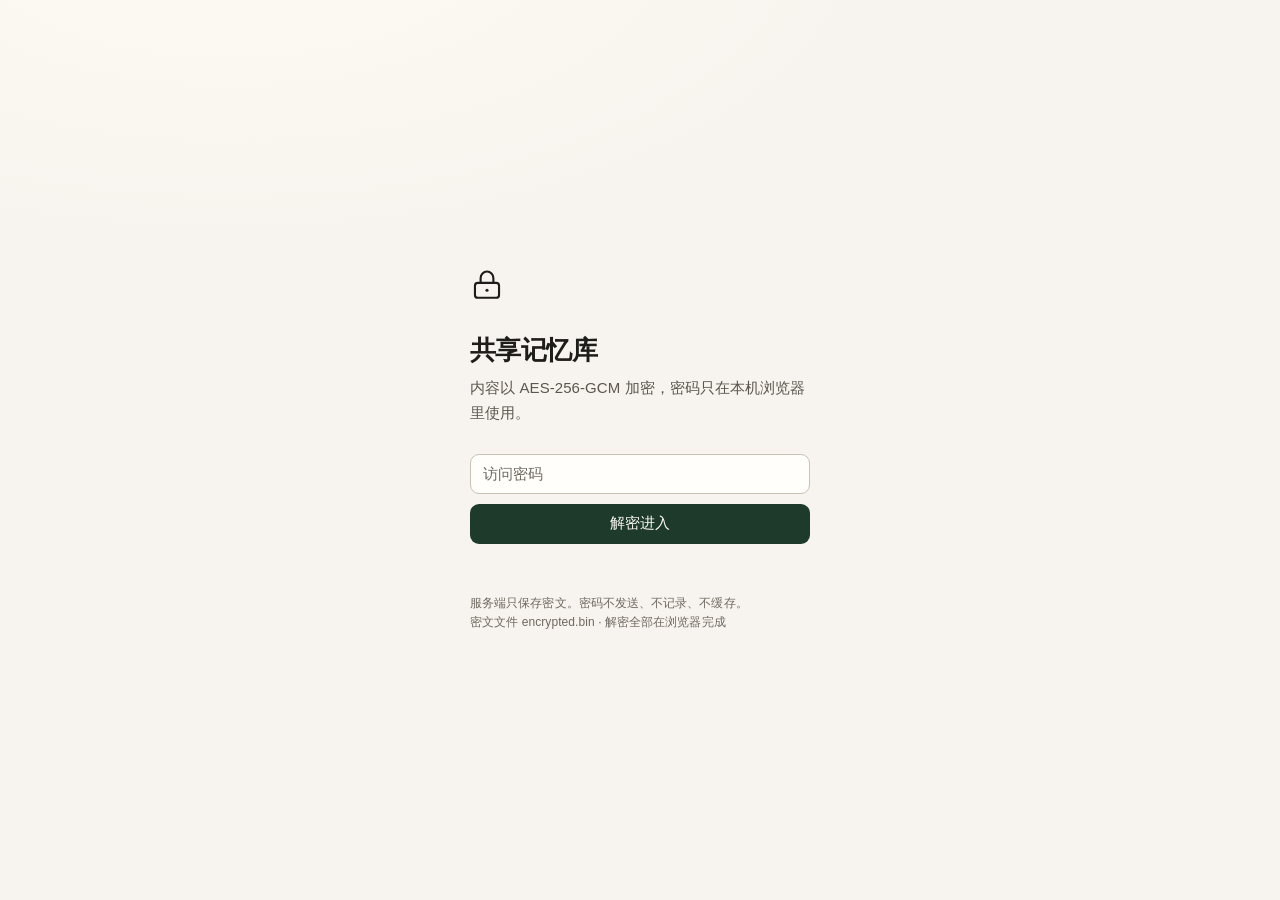
==== index.html @ f64c9fdc "portal update 2026-10-27 05:56 UTC" ====
﻿<!DOCTYPE html>
<html lang="zh-CN">
<head>
<meta charset="UTF-8">
<meta name="viewport" content="width=device-width, initial-scale=1.0">
<meta name="color-scheme" content="light dark">
<meta name="description" content="跨 agent 共享记忆库 · 客户端解密的加密门户">
<title>记忆库 · 脉络 · 个人工作台</title>
<meta name="theme-color" content="#f6f7f5">
<link rel="stylesheet" href="styles.css">
</head>
<body>
<a class="skip-link" href="#mainContent">跳到主要内容</a>

<!-- ============================================================
     锁屏
     ============================================================ -->
<div id="lock">
  <div class="lock-panel">
    <svg class="lock-mark" viewBox="0 0 24 24" fill="none" stroke="currentColor"
         stroke-width="1.5" stroke-linecap="round" stroke-linejoin="round" aria-hidden="true">
      <rect x="3.5" y="10.5" width="17" height="10.5" rx="2"/>
      <path d="M7.5 10.5V7a4.5 4.5 0 0 1 9 0v3.5"/>
      <circle cx="12" cy="15.75" r="1.1" fill="currentColor" stroke="none"/>
    </svg>

    <h1>共享记忆库</h1>
    <p class="lede">内容以 AES-256-GCM 加密，密码只在本机浏览器里使用。</p>

    <label class="visually-hidden" for="passwordInput" style="position:absolute;left:-9999px">访问密码</label>
    <input class="field" id="passwordInput" type="password" placeholder="访问密码"
           autocomplete="current-password" spellcheck="false">
    <button class="btn btn-block" id="unlockBtn">解密进入</button>
    <div class="lock-err" id="lockErr" role="alert"></div>

    <p class="lock-foot">
      服务端只保存密文。密码不发送、不记录、不缓存。<br>
      密文文件 encrypted.bin · 解密全部在浏览器完成
    </p>
  </div>
</div>

<!-- ============================================================
     主界面
     ============================================================ -->
<div id="app">

  <aside class="rail">
    <div class="rail-brand">
      <svg viewBox="0 0 24 24" fill="none" stroke="currentColor" stroke-width="1.5"
           stroke-linecap="round" stroke-linejoin="round" aria-hidden="true">
        <rect x="3.5" y="10.5" width="17" height="10.5" rx="2"/>
        <path d="M7.5 10.5V7a4.5 4.5 0 0 1 9 0v3.5"/>
      </svg>
      <span class="brand-word">脉络<span class="brand-sub">记忆库 · 个人工作台</span></span>
    </div>

    <nav class="rail-nav" id="railNav" aria-label="分区"></nav>

    <div class="rail-foot">
      <div class="kbd-hint">
        <kbd>⌘</kbd><kbd>K</kbd>
        <span>搜索全部</span>
      </div>
      <button class="theme-toggle" id="cloudBtn" aria-label="云端写入设置" title="云端写入设置">
        <svg viewBox="0 0 24 24" fill="none" stroke="currentColor" stroke-width="1.5"
             stroke-linecap="round" stroke-linejoin="round" aria-hidden="true">
          <path d="M6.5 18a4.5 4.5 0 0 1-.4-9A6 6 0 0 1 17.6 9.6 3.7 3.7 0 0 1 17.5 18z"/>
        </svg>
        <span id="cloudLabel">云端</span>
      </button>
      <button class="theme-toggle" id="themeBtn" aria-label="切换主题">
        <svg viewBox="0 0 24 24" fill="none" stroke="currentColor" stroke-width="1.5"
             stroke-linecap="round" aria-hidden="true">
          <circle cx="12" cy="12" r="4.5"/>
          <path d="M12 2.5v2M12 19.5v2M2.5 12h2M19.5 12h2M5.2 5.2l1.4 1.4M17.4 17.4l1.4 1.4M18.8 5.2l-1.4 1.4M6.6 17.4l-1.4 1.4"/>
        </svg>
        <span id="themeLabel">浅色</span>
      </button>
    </div>
  </aside>

  <main class="canvas" id="mainContent" tabindex="-1">
    <header class="page-head">
      <h1 id="pageTitle">概览</h1>
      <p class="finding" id="pageFinding"></p>
      <div class="meta" id="pageMeta"></div>
    </header>

    <div class="toolbar">
      <button class="search-btn" id="searchBtn" aria-label="打开搜索">
        <svg viewBox="0 0 24 24" fill="none" stroke="currentColor" stroke-width="1.6"
             stroke-linecap="round" aria-hidden="true">
          <circle cx="11" cy="11" r="6.5"/>
          <path d="M16 16l4.5 4.5"/>
        </svg>
        <span id="searchLabel">搜索事实、认知、待办</span>
        <span class="k kbd-hint"><kbd>⌘</kbd><kbd>K</kbd></span>
      </button>
      <div class="chip-row" id="toolFilter"></div>
    </div>

    <section class="view" id="view-overview"></section>
    <section class="view" id="view-work"></section>
    <section class="view" id="view-facts"></section>
    <section class="view" id="view-beliefs"></section>
    <section class="view" id="view-intents"></section>
    <section class="view" id="view-knowledge"></section>
    <section class="view" id="view-requests"></section>
    <section class="view" id="view-disk"></section>
    <section class="view" id="view-graph">
      <div class="graph-toolbar"><div class="graph-filters" id="graphFilters" aria-label="关系类型"></div><button class="ghost-btn" id="motionBtn" aria-pressed="false">静态模式</button></div>
      <p class="sec-note">关系来自笔记里的显式双链和明确关联。没有依据的内容不会被自动连线。</p>
      <div class="graph-explorer"><div class="graph-map" id="graphCanvas"></div><div class="graph-list" id="graphList"></div><aside class="graph-detail" id="graphDetail"></aside></div>
      <p class="graph-limit" id="graphLimit"></p>
    </section>
  </main>
</div>

<!-- ============================================================
     命令面板
     ============================================================ -->
<div id="palette" role="dialog" aria-modal="true" aria-label="搜索">
  <div class="palette-box">
    <input class="palette-input" id="paletteInput" type="text"
           placeholder="搜索事实、认知、待办、技能、工具、知识…" autocomplete="off" spellcheck="false">
    <div class="palette-list" id="paletteList" role="listbox"></div>
    <div class="palette-foot">
      <span><kbd>↑</kbd><kbd>↓</kbd> 选择</span>
      <span><kbd>↵</kbd> 打开</span>
      <span><kbd>esc</kbd> 关闭</span>
    </div>
  </div>
</div>

<!-- 项目详情抽屉：点项目卡打开，展示 5W / 进度 / 验收 -->
<div id="projectDrawer" class="drawer" hidden>
  <div class="drawer-backdrop" data-drawer-close></div>
  <aside class="drawer-panel" role="dialog" aria-modal="true" aria-labelledby="drawerTitle">
    <button class="drawer-close" data-drawer-close aria-label="关闭">×</button>
    <div class="drawer-body" id="drawerBody"></div>
  </aside>
</div>

<script src="crypto.js"></script>
<script src="graph-data.js"></script>
<script src="graph.js"></script>
<script src="app.js"></script>
</body>
</html>
---- styles.css ----
/* ============================================================
   共享记忆库 · 门户样式
   设计依据：taste-skill v2（app screens）+ Impeccable craft floor
   - 颜色只上数据，界面本身保持灰阶
   - 表面靠 1px 线或色阶分层，静止元素不加阴影
   - 字号 12 / 14 / 16 / 24 四档
   - 圆角 8（卡片）/ 6（控件）/ 4（标签）
   ============================================================ */

:root {
  color-scheme: light;

  --ground: #f6f7f5;
  --surface: #ffffff;
  --raised: #eef1ed;
  --active: #e5ebe5;

  --border: #dde3dd;
  --rule: #e8ede7;
  --control: #c4cec4;

  --text: #202622;
  --muted: #59645b;
  --faint: #687269;

  --primary: #1d1f20;
  --primary-ink: #ffffff;

  /* 唯一的彩色：只用于「进行中」与选中指示 */
  --signal: #216b4b;
  --signal-soft: #e6f2ec;

  --warn: #8a5300;
  --warn-soft: #fdf3e3;

  --radius-card: 8px;
  --radius-control: 6px;
  --radius-chip: 4px;

  --nav-row: 32px;
  --control-h: 32px;

  --font: "Segoe UI Variable", -apple-system, BlinkMacSystemFont, "Segoe UI",
          "PingFang SC", "Microsoft YaHei UI", sans-serif;
  --mono: ui-monospace, "SF Mono", "Cascadia Mono", Menlo, Consolas, monospace;

  --fs-title: 24px;
  --fs-section: 16px;
  --fs-body: 14px;
  --fs-small: 12px;

  --rail: 224px;
  --pad: 44px;
}

:root[data-theme="dark"] {
  color-scheme: dark;

  --ground: #131714;
  --surface: #1c211d;
  --raised: #242c26;
  --active: #2b362d;

  --border: #26282a;
  --rule: #1e2022;
  --control: #3d4043;

  --text: #f2f3f4;
  --muted: #a8adb2;
  --faint: #8e9398;

  --primary: #f2f3f4;
  --primary-ink: #101112;

  --signal: #4fb98c;
  --signal-soft: #16302a;

  --warn: #d9a441;
  --warn-soft: #2a2318;
}

* { margin: 0; padding: 0; box-sizing: border-box; }

html { background: var(--ground); }

body {
  font-family: var(--font);
  font-size: var(--fs-body);
  line-height: 1.55;
  color: var(--text);
  background: var(--ground);
  min-height: 100vh;
  -webkit-font-smoothing: antialiased;
  text-rendering: optimizeLegibility;
}

button, input { font-family: inherit; font-size: inherit; color: inherit; }

/* 浏览器自带的表面也属于设计 */
::selection { background: var(--signal); color: #fff; }
:focus-visible { outline: 2px solid var(--signal); outline-offset: 2px; }
* { scrollbar-width: thin; scrollbar-color: var(--control) transparent; }
*::-webkit-scrollbar { width: 10px; height: 10px; }
*::-webkit-scrollbar-thumb {
  background: var(--control); border-radius: 5px;
  border: 3px solid var(--ground);
}
*::-webkit-scrollbar-track { background: transparent; }

.num { font-variant-numeric: tabular-nums; }

/* ============================================================
   锁屏：整页唯一居中之处
   ============================================================ */
#lock {
  min-height: 100vh;
  display: grid;
  place-items: center;
  padding: 24px;
}

.lock-panel {
  width: 100%;
  max-width: 340px;
}

.lock-mark {
  width: 34px; height: 34px;
  margin-bottom: 26px;
  color: var(--text);
}

.lock-panel h1 {
  font-size: var(--fs-title);
  font-weight: 600;
  letter-spacing: -0.02em;
  line-height: 1.2;
  margin-bottom: 8px;
}

.lock-panel .lede {
  font-size: var(--fs-body);
  color: var(--muted);
  margin-bottom: 28px;
}

.field {
  width: 100%;
  height: 40px;
  padding: 0 12px;
  font-size: var(--fs-body);
  background: var(--surface);
  border: 1px solid var(--control);
  border-radius: var(--radius-control);
  outline: none;
  transition: border-color .12s;
}
.field:focus { border-color: var(--text); }
.field::placeholder { color: var(--faint); }

.btn {
  height: 40px;
  padding: 0 18px;
  font-size: var(--fs-body);
  font-weight: 500;
  background: var(--primary);
  color: var(--primary-ink);
  border: 1px solid transparent;
  border-radius: var(--radius-control);
  cursor: pointer;
  transition: opacity .12s;
}
.btn:hover { opacity: .88; }
.btn:disabled { opacity: .45; cursor: progress; }
.btn-block { width: 100%; margin-top: 10px; }

.lock-err {
  font-size: var(--fs-small);
  color: var(--warn);
  min-height: 18px;
  margin-top: 10px;
}

.lock-foot {
  font-size: var(--fs-small);
  color: var(--faint);
  margin-top: 22px;
  line-height: 1.6;
}

/* ============================================================
   主壳：左侧导航 + 画布
   ============================================================ */
#app { display: none; }
#app.ready { display: grid; grid-template-columns: var(--rail) minmax(0, 1fr); min-height: 100vh; }

.rail {
  border-right: 1px solid var(--border);
  background: var(--raised);
  padding: 20px 12px;
  position: sticky;
  top: 0;
  height: 100vh;
  display: flex;
  flex-direction: column;
  gap: 20px;
  overflow-y: auto;
}

.rail-brand {
  display: flex;
  align-items: center;
  gap: 10px;
  padding: 0 6px 2px;
}
.rail-brand svg {
  width: 30px;
  height: 30px;
  padding: 6px;
  flex-shrink: 0;
  box-sizing: border-box;
  border-radius: 8px;
  background: var(--surface);
  border: 1px solid var(--border);
  color: var(--signal);
}
.rail-brand span {
  font-size: var(--fs-body);
  font-weight: 600;
  letter-spacing: -0.01em;
}

.rail-nav { display: flex; flex-direction: column; gap: 2px; }

.rail-item {
  display: flex;
  align-items: center;
  gap: 9px;
  height: var(--nav-row);
  padding: 0 10px;
  font-size: 13px;
  color: var(--muted);
  background: none;
  border: none;
  border-radius: var(--radius-control);
  cursor: pointer;
  text-align: left;
  width: 100%;
  transition: background .12s, color .12s;
}
.rail-item svg { width: 15px; height: 15px; flex-shrink: 0; opacity: .72; }
.rail-item:hover { background: var(--active); color: var(--text); }
.rail-item:hover svg { opacity: .95; }
.rail-item[aria-current="true"] {
  background: var(--surface);
  color: var(--text);
  font-weight: 600;
  box-shadow: 0 1px 2px rgba(24, 40, 28, .06), inset 0 0 0 1px var(--border);
  position: relative;
}
.rail-item[aria-current="true"]::before {
  content: "";
  position: absolute;
  left: 0;
  top: 8px;
  bottom: 8px;
  width: 2px;
  border-radius: 0 2px 2px 0;
  background: var(--signal);
}
.rail-item[aria-current="true"] svg { opacity: 1; color: var(--signal); }
.rail-item .n {
  margin-left: auto;
  font-size: 11px;
  color: var(--faint);
  font-variant-numeric: tabular-nums;
  background: var(--surface);
  border: 1px solid var(--rule);
  border-radius: 999px;
  min-width: 22px;
  text-align: center;
  padding: 0 6px;
  line-height: 16px;
}
.rail-item[aria-current="true"] .n { border-color: var(--border); background: var(--raised); }

.rail-foot {
  margin-top: auto;
  display: flex;
  flex-direction: column;
  gap: 10px;
  padding: 0 8px;
}

.kbd-hint {
  display: flex;
  align-items: center;
  gap: 6px;
  font-size: 11px;
  color: var(--faint);
}
kbd {
  font-family: var(--font);
  font-size: 10px;
  line-height: 1;
  padding: 3px 5px;
  border: 1px solid var(--border);
  border-radius: 4px;
  background: var(--surface);
  color: var(--muted);
}

.theme-toggle {
  display: flex;
  align-items: center;
  gap: 7px;
  height: 30px;
  padding: 0 9px;
  font-size: 12px;
  color: var(--muted);
  background: none;
  border: none;
  border-radius: var(--radius-control);
  cursor: pointer;
  text-align: left;
}
.theme-toggle:hover { background: var(--raised); color: var(--text); }
.theme-toggle svg { width: 14px; height: 14px; }

/* ============================================================
   画布
   ============================================================ */
.canvas {
  padding: 34px var(--pad) 96px;
  max-width: 1440px;
  width: 100%;
  margin: 0 auto;
}

.page-head { margin-bottom: 30px; }

.page-head h1 {
  font-size: var(--fs-title);
  font-weight: 600;
  letter-spacing: -0.025em;
  line-height: 1.2;
  margin-bottom: 7px;
}

.page-head .finding {
  font-size: var(--fs-body);
  color: var(--muted);
  max-width: 62ch;
}
.page-head .finding b {
  color: var(--text);
  font-weight: 600;
  font-variant-numeric: tabular-nums;
}

.page-head .meta {
  display: flex;
  gap: 16px;
  margin-top: 14px;
  font-size: var(--fs-small);
  color: var(--faint);
  flex-wrap: wrap;
}

/* 工具条 */
.toolbar {
  display: flex;
  align-items: center;
  gap: 8px;
  padding-bottom: 14px;
  margin-bottom: 20px;
  border-bottom: 1px solid var(--border);
  flex-wrap: wrap;
}

.search-btn {
  display: flex;
  align-items: center;
  gap: 8px;
  flex: 1;
  min-width: 200px;
  height: var(--control-h);
  padding: 0 11px;
  font-size: 13px;
  color: var(--faint);
  background: var(--surface);
  border: 1px solid var(--control);
  border-radius: var(--radius-control);
  cursor: text;
  text-align: left;
}
.search-btn:hover { border-color: var(--text); }
.search-btn svg { width: 14px; height: 14px; flex-shrink: 0; }
.search-btn .k { margin-left: auto; }

.chip-row { display: flex; gap: 4px; flex-wrap: wrap; }

.chip {
  height: 28px;
  padding: 0 10px;
  font-size: 12px;
  color: var(--muted);
  background: none;
  border: 1px solid transparent;
  border-radius: var(--radius-chip);
  cursor: pointer;
  white-space: nowrap;
  transition: background .1s, color .1s;
}
.chip:hover { background: var(--raised); color: var(--text); }
.chip[aria-pressed="true"] {
  background: var(--active);
  color: var(--text);
  font-weight: 500;
}
.chip .c { color: var(--faint); margin-left: 5px; font-variant-numeric: tabular-nums; }

.cat-row { margin-bottom: 16px; }

/* 分区 */
.view { display: none; }
.view.active { display: block; }

.sec-label {
  display: flex;
  align-items: baseline;
  gap: 10px;
  margin-bottom: 4px;
}
.sec-label h2 {
  font-size: var(--fs-section);
  font-weight: 600;
  letter-spacing: -0.01em;
}
.sec-label .count {
  font-size: var(--fs-small);
  color: var(--faint);
  font-variant-numeric: tabular-nums;
}
.sec-note {
  font-size: var(--fs-small);
  color: var(--faint);
  margin-bottom: 18px;
  max-width: 68ch;
}

/* ============================================================
   画像
   ============================================================ */
.profile {
  display: grid;
  grid-template-columns: repeat(auto-fit, minmax(220px, 1fr));
  gap: 1px;
  background: var(--border);
  border: 1px solid var(--border);
  border-radius: var(--radius-card);
  overflow: hidden;
}
.profile-cell {
  background: var(--surface);
  padding: 18px 20px;
}
.profile-cell h3 {
  font-size: var(--fs-small);
  font-weight: 500;
  color: var(--faint);
  margin-bottom: 10px;
}
.profile-cell .val {
  font-size: var(--fs-section);
  font-weight: 500;
  letter-spacing: -0.01em;
}
.profile-cell .sub { font-size: 13px; color: var(--muted); margin-top: 2px; }
.profile-cell ul { list-style: none; display: flex; flex-direction: column; gap: 6px; }
.profile-cell li {
  font-size: 13px;
  color: var(--muted);
  padding-left: 12px;
  position: relative;
  line-height: 1.5;
}
.profile-cell li::before {
  content: "";
  position: absolute;
  left: 0; top: 8px;
  width: 3px; height: 3px;
  border-radius: 50%;
  background: var(--control);
}

/* ============================================================
   事实时间线
   ============================================================ */
.facts { border-top: 1px solid var(--border); }

.fact {
  border-bottom: 1px solid var(--rule);
  display: grid;
  grid-template-columns: 88px 1fr auto;
  gap: 16px;
  padding: 13px 4px;
  cursor: pointer;
  align-items: start;
  transition: background .1s;
}
.fact:hover { background: var(--raised); }
.fact:focus-visible { background: var(--raised); }
/* 指针柔光：只在能精确指向的设备上开，触屏没有 hover 概念。
   位置由 app.js 的 pointermove 写进 --mx / --my。 */
@media (hover: hover) and (pointer: fine) {
  .fact { position: relative; isolation: isolate; }
  .fact::before {
    content: "";
    position: absolute;
    inset: 0;
    z-index: -1;
    pointer-events: none;
    opacity: 0;
    transition: opacity .18s;
    background: radial-gradient(280px circle at var(--mx, 50%) var(--my, 50%),
                var(--signal-soft), transparent 65%);
  }
  .fact:hover::before, .fact:focus-within::before { opacity: 1; }
}

.fact-date {
  font-size: 12px;
  color: var(--faint);
  font-variant-numeric: tabular-nums;
  padding-top: 2px;
  white-space: nowrap;
}

.fact-main { min-width: 0; }

.fact-title {
  font-size: var(--fs-body);
  font-weight: 500;
  line-height: 1.4;
  color: var(--text);
}
.fact-sum {
  font-size: 13px;
  color: var(--muted);
  margin-top: 3px;
  display: -webkit-box;
  -webkit-line-clamp: 2;
  -webkit-box-orient: vertical;
  overflow: hidden;
}
.fact.open .fact-sum { display: none; }

.fact-side {
  display: flex;
  align-items: center;
  gap: 8px;
  padding-top: 1px;
}

.src {
  font-size: 11px;
  color: var(--faint);
  white-space: nowrap;
}

.live {
  display: inline-flex;
  align-items: center;
  gap: 5px;
  font-size: 11px;
  color: var(--signal);
  white-space: nowrap;
}
.live::before {
  content: "";
  width: 5px; height: 5px;
  border-radius: 50%;
  background: var(--signal);
}

/* 展开的完整对话。
   用 grid-template-rows 0fr→1fr 做高度过渡：display 切换无法过渡，
   而 max-height 猜数字会在长文上卡顿或截断。内层必须 overflow:hidden + min-height:0。 */
.fact-detail {
  display: grid;
  grid-template-rows: 0fr;
  grid-column: 1 / -1;
  margin-top: 0;
  transition: grid-template-rows .28s cubic-bezier(.2, .8, .2, 1), margin-top .28s;
}
.fact-detail > .detail-inner { overflow: hidden; min-height: 0; }
.fact.open .fact-detail { grid-template-rows: 1fr; margin-top: 12px; }

.detail-bar {
  display: flex;
  align-items: center;
  justify-content: space-between;
  gap: 12px;
  margin-bottom: 8px;
}
.detail-bar span { font-size: var(--fs-small); color: var(--faint); }

.detail-body {
  font-size: 13px;
  line-height: 1.7;
  color: var(--muted);
  background: var(--raised);
  border-radius: var(--radius-control);
  padding: 16px 18px;
  max-height: 460px;
  overflow-y: auto;
  white-space: pre-wrap;
  word-break: break-word;
}
.detail-body strong { color: var(--text); font-weight: 600; }

/* ============================================================
   稳定认知
   ============================================================ */
.beliefs {
  display: grid;
  grid-template-columns: repeat(auto-fit, minmax(300px, 1fr));
  gap: 1px;
  background: var(--border);
  border: 1px solid var(--border);
  border-radius: var(--radius-card);
  overflow: hidden;
}
.belief {
  background: var(--surface);
  padding: 18px 20px 15px;
  display: flex;
  flex-direction: column;
  gap: 8px;
  min-width: 0;
}
.belief .stmt {
  font-size: 13.5px;
  font-weight: 500;
  line-height: 1.5;
  letter-spacing: -0.005em;
  word-break: break-word;
}
.belief .det {
  font-size: 12.5px;
  color: var(--muted);
  line-height: 1.6;
  display: -webkit-box;
  -webkit-line-clamp: 5;
  -webkit-box-orient: vertical;
  overflow: hidden;
  word-break: break-word;
}
.belief .foot {
  display: flex;
  align-items: center;
  justify-content: space-between;
  gap: 12px;
  margin-top: auto;
  padding-top: 4px;
  font-size: 11px;
  color: var(--faint);
  font-variant-numeric: tabular-nums;
  white-space: nowrap;
}
.belief .foot .cat {
  color: var(--signal);
  overflow: hidden;
  text-overflow: ellipsis;
}
.belief .foot .conf { color: var(--faint); }

.conf { display: flex; align-items: center; gap: 6px; flex-shrink: 0; }
.conf-track {
  width: 32px; height: 2px;
  background: var(--border);
  border-radius: 1px;
  overflow: hidden;
  flex-shrink: 0;
}
.conf-fill { height: 100%; background: var(--muted); }
.conf-fill.hi { background: var(--signal); }

/* ============================================================
   意图待办
   ============================================================ */
.intents { border-top: 1px solid var(--border); }

.intent {
  display: grid;
  grid-template-columns: 18px 1fr auto auto;
  gap: 12px;
  align-items: start;
  padding: 11px 4px;
  border-bottom: 1px solid var(--rule);
}
.intent-box {
  width: 15px; height: 15px;
  margin-top: 2px;
  padding: 0;
  background: var(--surface);
  border: 1.5px solid var(--control);
  border-radius: 4px;
  flex-shrink: 0;
  cursor: pointer;
  transition: border-color .12s, background .12s;
}
.intent-box:hover { border-color: var(--muted); }
.intent-box:disabled { cursor: default; }
.intent-box.flash,
.close-btn.flash {
  border-color: var(--signal);
  box-shadow: 0 0 0 3px var(--signal-soft);
}
.intent.done .intent-box {
  background: var(--signal);
  border-color: var(--signal);
  position: relative;
}
.intent.done .intent-box::after {
  content: "";
  position: absolute;
  left: 4px; top: 1px;
  width: 4px; height: 8px;
  border: solid #fff;
  border-width: 0 1.5px 1.5px 0;
  transform: rotate(45deg);
}
.intent.located { background: var(--signal-soft); }
.intent:focus-visible { outline: 2px solid var(--signal); outline-offset: 2px; }
.intent-text {
  font-size: 13.5px;
  line-height: 1.55;
  color: var(--text);
  word-break: break-word;
}
.intent.done .intent-text {
  color: var(--faint);
  text-decoration: line-through;
  text-decoration-color: var(--control);
}
.intent-prio {
  font-size: 11px;
  color: var(--faint);
  white-space: nowrap;
  padding-top: 3px;
}
.intent-prio.high { color: var(--warn); }

/* 待确认结案 */
.intent-act { padding-top: 1px; }

.close-btn {
  padding: 3px 10px;
  font-size: 11.5px;
  font-family: inherit;
  line-height: 1.4;
  color: var(--text);
  background: var(--surface);
  border: 1px solid var(--control);
  border-radius: var(--radius-chip);
  cursor: pointer;
  white-space: nowrap;
  transition: background .12s, border-color .12s;
}
.close-btn:hover { background: var(--raised); border-color: var(--muted); }
.close-btn:disabled { opacity: .55; cursor: default; }
.close-btn.copy { color: var(--muted); }

/* 已结案：不再划线，整条压暗并标上日期 */
.intent.closed .intent-box {
  background: var(--raised);
  border-color: var(--border);
  position: relative;
}
.intent.closed .intent-box::after {
  content: "";
  position: absolute;
  left: 3px; top: 6px;
  width: 7px; height: 1px;
  background: var(--faint);
}
.intent.closed .intent-text {
  color: var(--faint);
  text-decoration: none;
}
.closed-tag {
  font-size: 11px;
  color: var(--faint);
  white-space: nowrap;
  font-variant-numeric: tabular-nums;
  padding-top: 4px;
}

/* Stage B：任务状态标记（认领 / 阻塞）与对应按钮 */
.state-tag {
  display: inline-block;
  margin-left: 2px;
  padding: 0 5px;
  font-size: 10.5px;
  line-height: 1.6;
  border-radius: var(--radius-chip);
  white-space: nowrap;
  vertical-align: 1px;
  font-variant-numeric: tabular-nums;
}
.state-tag.started {
  color: var(--signal);
  background: var(--signal-soft);
}
.state-tag.blocked {
  color: var(--warn);
  background: var(--warn-soft);
}

.state-btn {
  margin-left: 4px;
  padding: 3px 9px;
  font-size: 11.5px;
  font-family: inherit;
  line-height: 1.4;
  color: var(--muted);
  background: transparent;
  border: 1px solid var(--border);
  border-radius: var(--radius-chip);
  cursor: pointer;
  white-space: nowrap;
  transition: background .12s, border-color .12s, color .12s;
}
.state-btn:hover { background: var(--raised); border-color: var(--control); color: var(--text); }
.state-btn:disabled { opacity: .5; cursor: default; }

/* ============================================================
   表格（技能 / 工具 / 蒸馏知识）
   ============================================================ */
.table-wrap {
  border: 1px solid var(--border);
  border-radius: 10px;
  overflow: hidden;
  background: var(--surface);
}
table { width: 100%; border-collapse: collapse; font-size: 13px; }
thead th {
  text-align: left;
  font-size: 11px;
  font-weight: 600;
  letter-spacing: .03em;
  color: var(--faint);
  padding: 10px 16px;
  background: var(--raised);
  border-bottom: 1px solid var(--border);
  white-space: nowrap;
  position: sticky;
  top: 0;
}
tbody td {
  padding: 12px 16px;
  border-bottom: 1px solid var(--rule);
  color: var(--muted);
  vertical-align: top;
  line-height: 1.55;
}
tbody tr:last-child td { border-bottom: none; }
tbody tr { transition: background .12s ease; }
tbody tr:hover td { background: var(--ground); }
tbody td:first-child { color: var(--text); font-weight: 550; white-space: nowrap; }
td.mono { font-family: var(--mono); font-size: 11.5px; word-break: break-all; }

.state {
  display: inline-flex;
  align-items: center;
  gap: 5px;
  font-size: 12px;
  color: var(--faint);
  white-space: nowrap;
}
.state.on { color: var(--signal); }
.state.on::before {
  content: "";
  width: 5px; height: 5px;
  border-radius: 50%;
  background: currentColor;
}

/* ============================================================
   空状态
   ============================================================ */
.empty {
  padding: 40px 4px;
  font-size: 13px;
  color: var(--faint);
}
.empty strong {
  display: block;
  font-size: var(--fs-body);
  color: var(--muted);
  font-weight: 500;
  margin-bottom: 3px;
}

/* ============================================================
   命令面板
   ============================================================ */
#palette {
  position: fixed;
  inset: 0;
  background: rgba(17, 19, 21, .28);
  display: none;
  align-items: flex-start;
  justify-content: center;
  padding-top: 12vh;
  z-index: 100;
}
#palette.open { display: flex; }

.palette-box {
  width: 100%;
  max-width: 560px;
  background: var(--surface);
  border: 1px solid var(--border);
  border-radius: 10px;
  box-shadow: 0 16px 48px rgba(0, 0, 0, .16);
  overflow: hidden;
  display: flex;
  flex-direction: column;
  max-height: 66vh;
}

.palette-input {
  width: 100%;
  height: 48px;
  padding: 0 16px;
  font-size: 14px;
  background: none;
  border: none;
  border-bottom: 1px solid var(--border);
  outline: none;
  color: var(--text);
}
.palette-input::placeholder { color: var(--faint); }

.palette-list { overflow-y: auto; padding: 6px; }

.palette-row {
  display: grid;
  grid-template-columns: 58px 1fr;
  gap: 12px;
  padding: 9px 10px;
  border-radius: var(--radius-control);
  cursor: pointer;
  align-items: baseline;
}
.palette-row[aria-selected="true"] { background: var(--active); }
.palette-kind {
  font-size: 11px;
  color: var(--faint);
  white-space: nowrap;
}
.palette-text {
  font-size: 13px;
  color: var(--text);
  line-height: 1.45;
  display: -webkit-box;
  -webkit-line-clamp: 2;
  -webkit-box-orient: vertical;
  overflow: hidden;
}
.palette-empty { padding: 26px 14px; font-size: 13px; color: var(--faint); text-align: center; }

.palette-foot {
  display: flex;
  gap: 14px;
  padding: 8px 14px;
  border-top: 1px solid var(--border);
  font-size: 11px;
  color: var(--faint);
  background: var(--raised);
}
.palette-foot span { display: flex; align-items: center; gap: 5px; }

/* ============================================================
   响应式
   ============================================================ */
@media (max-width: 760px) {
  :root { --pad: 16px; }

  #app.ready {
    grid-template-columns: 1fr;
    grid-template-rows: auto 1fr;
  }

  .rail {
    position: sticky;
    top: 0;
    height: auto;
    flex-direction: column;
    gap: 0;
    padding: 0;
    border-right: none;
    border-bottom: 1px solid var(--border);
    background: var(--ground);
    z-index: 20;
    overflow: visible;
  }

  .rail-brand { display: none; }

  .rail-nav {
    flex-direction: row;
    gap: 0;
    overflow-x: auto;
    scrollbar-width: none;
    padding: 0 8px;
  }
  .rail-nav::-webkit-scrollbar { display: none; }

  .rail-item {
    width: auto;
    height: 44px;
    padding: 0 11px;
    white-space: nowrap;
    flex-shrink: 0;
    border-radius: 0;
    border-bottom: 2px solid transparent;
    font-size: 13px;
  }
  .rail-item[aria-current="true"] {
    background: none;
    border-bottom-color: var(--text);
  }
  .rail-item svg { display: none; }
  .rail-item .n { display: none; }

  .rail-foot { display: none; }

  .canvas { padding: 20px 16px 64px; }
  .page-head h1 { font-size: 20px; }
  .page-head .finding { font-size: 13px; }
  .page-head .meta { gap: 12px; font-size: 11px; }

  .toolbar { gap: 8px; }
  .search-btn { min-width: 0; }

  .fact {
    grid-template-columns: 1fr;
    gap: 3px;
    padding: 12px 2px;
  }
  .fact-date { order: -1; font-size: 11px; }
  .fact-side { padding-top: 2px; }

  .profile, .beliefs { grid-template-columns: 1fr; }
  .profile-cell, .belief { padding: 16px; }

  .table-wrap { overflow-x: auto; }
  table { min-width: 520px; }

  .intent { grid-template-columns: 16px 1fr auto; gap: 8px 10px; }
  /* 窄屏：结案按钮换到正文下一行，避免挤压任务文字 */
  .intent-act { grid-column: 2; padding-top: 0; }
  .intent-prio { grid-column: 3; grid-row: 1; }

  #palette { padding-top: 0; }
  .palette-box { max-width: none; height: 100%; max-height: 100%; border-radius: 0; border: none; }
  .palette-foot { padding-bottom: max(8px, env(safe-area-inset-bottom)); }
}

/* 只去动画，不去状态变化。用 .01ms 而不是 none：
   状态照样切换，只是不播放位移，屏幕阅读器和焦点逻辑不受影响。
   （WebKit prefers-reduced-motion 示例 4 的写法） */
@media (prefers-reduced-motion: reduce) {
  *, *::before, *::after {
    animation-duration: .01ms !important;
    animation-iteration-count: 1 !important;
    transition-duration: .01ms !important;
    scroll-behavior: auto !important;
  }
}

/* ============================================================
   事实：删除 / 合并选择（2026-10-23）
   ============================================================ */
.fact-tools {
  display: flex;
  gap: 6px;
  flex-wrap: wrap;
  margin: 2px 0 6px;
}

.ghost-btn {
  padding: 4px 11px;
  font-size: 12px;
  font-family: inherit;
  line-height: 1.5;
  color: var(--muted);
  background: transparent;
  border: 1px solid var(--control);
  border-radius: var(--radius-chip);
  cursor: pointer;
  transition: background .12s, border-color .12s, color .12s;
}
.ghost-btn:hover { background: var(--raised); color: var(--text); }
.ghost-btn.on { background: var(--raised); color: var(--text); border-color: var(--muted); }
.ghost-btn.primary { color: var(--text); border-color: var(--muted); }
.ghost-btn:disabled { opacity: .45; cursor: default; }

/* 常驻可见但低对比度：藏起来等于没提供这个选项 */
.del-btn {
  padding: 2px 8px;
  font-size: 11px;
  font-family: inherit;
  line-height: 1.5;
  color: var(--faint);
  background: transparent;
  border: 1px solid var(--border);
  border-radius: var(--radius-chip);
  cursor: pointer;
  white-space: nowrap;
  opacity: .6;
  transition: opacity .12s, color .12s, border-color .12s;
}
.fact:hover .del-btn,
.fact:focus-within .del-btn { opacity: 1; }
.del-btn:hover { color: var(--warn); border-color: var(--warn); opacity: 1; }
.del-btn:disabled { opacity: .4; cursor: default; }

/* 合并选择模式：整条可点勾选 */
.pick-box {
  width: 15px;
  height: 15px;
  margin-right: 8px;
  padding: 0;
  vertical-align: -2px;
  background: transparent;
  border: 1.5px solid var(--control);
  border-radius: 4px;
  cursor: pointer;
  position: relative;
  transition: background .12s, border-color .12s;
}
.pick-box:hover { border-color: var(--muted); }
.pick-box[aria-pressed="true"] {
  background: var(--text);
  border-color: var(--text);
}
.pick-box[aria-pressed="true"]::after {
  content: '';
  position: absolute;
  left: 4px; top: 1px;
  width: 4px; height: 8px;
  border: solid var(--surface);
  border-width: 0 1.6px 1.6px 0;
  transform: rotate(45deg);
}
.fact.picked { background: var(--raised); }

/* 待办分组标题 */
.group-label {
  display: flex;
  align-items: baseline;
  gap: 7px;
  margin: 22px 0 8px;
  font-size: 12.5px;
  font-weight: 600;
  color: var(--muted);
  letter-spacing: .01em;
}
.group-label:first-child { margin-top: 12px; }
.group-label .count {
  font-size: 11px;
  font-weight: 400;
  color: var(--faint);
  font-variant-numeric: tabular-nums;
}

/* ============================================================
   云端写入设置面板
   ============================================================ */
.cloud-panel {
  position: fixed;
  right: 24px;
  bottom: 24px;
  width: 320px;
  padding: 18px 18px 14px;
  background: var(--surface);
  border: 1px solid var(--border);
  border-radius: var(--radius-card);
  box-shadow: 0 8px 32px rgba(0, 0, 0, .16);
  z-index: 200;
  font-size: 13px;
}
.cloud-panel h3 {
  margin: 0 0 4px;
  font-size: 14px;
  font-weight: 600;
  color: var(--text);
}
.cloud-panel .hint {
  margin: 0 0 14px;
  font-size: 12px;
  line-height: 1.5;
  color: var(--muted);
}
.cloud-panel label {
  display: block;
  margin: 10px 0 4px;
  font-size: 11.5px;
  color: var(--muted);
}
.cloud-panel input {
  width: 100%;
  padding: 7px 9px;
  font-family: inherit;
  font-size: 12.5px;
  color: var(--text);
  background: var(--ground);
  border: 1px solid var(--control);
  border-radius: var(--radius-control);
  outline: none;
}
.cloud-panel input:focus { border-color: var(--muted); }
.cloud-actions {
  display: flex;
  gap: 6px;
  justify-content: flex-end;
  margin-top: 16px;
}
.cloud-msg {
  margin-top: 10px;
  font-size: 11.5px;
  line-height: 1.5;
  color: var(--muted);
  min-height: 16px;
}
.cloud-msg.ok { color: var(--signal); }
.cloud-msg.err { color: var(--warn); }

/* ---------- 非阻塞提示 ---------- */
.toast-box {
  position: fixed;
  right: 20px;
  bottom: 20px;
  z-index: 200;
  display: flex;
  flex-direction: column;
  gap: 8px;
  align-items: flex-end;
  pointer-events: none;
}
.toast {
  max-width: min(420px, calc(100vw - 40px));
  padding: 10px 14px;
  border-radius: var(--radius-control);
  border: 1px solid var(--border);
  background: var(--surface);
  color: var(--text);
  font-size: 12.5px;
  line-height: 1.5;
  box-shadow: 0 6px 20px rgba(0, 0, 0, 0.12);
  animation: toast-in 0.22s ease-out;
}
.toast-error { border-color: var(--warn); color: var(--warn); }
.toast-out { opacity: 0; transform: translateY(6px); transition: opacity .25s ease-in, transform .25s ease-in; }
@keyframes toast-in {
  from { opacity: 0; transform: translateY(8px); }
  to { opacity: 1; transform: translateY(0); }
}
@media (max-width: 640px) {
  .toast-box { right: 12px; left: 12px; bottom: 12px; align-items: stretch; }
  .toast { max-width: none; }
}

/* ============================================================
   2026-10-24 · 脉络工作台：纸面 / 墨线 / 生命绿
   ============================================================ */
.skip-link { position: fixed; top: -80px; left: 16px; padding: 10px 16px; background: var(--surface); color: var(--text); z-index: 300; border: 1px solid var(--signal); }
.skip-link:focus { top: 16px; }
button { touch-action: manipulation; -webkit-tap-highlight-color: transparent; }
button:active { transform: scale(.98); }
h1, h2, h3 { text-wrap: balance; }
p, li, .fact-sum { text-wrap: pretty; }
.brand-word { display: flex; flex-direction: column; font-size: 18px !important; letter-spacing: .08em !important; }
.brand-sub { margin-top: 3px; font-size: 10px; font-weight: 400; letter-spacing: .04em; color: var(--faint); }
.rail-brand { padding: 2px 6px 12px; }
.rail-brand svg { color: var(--signal); }
.rail-item { height: 38px; padding: 0 10px; }
.rail-item[aria-current="true"] { box-shadow: 0 1px 2px rgba(24, 40, 28, .06), inset 0 0 0 1px var(--border); }
.rail-foot { padding: 16px 8px 0; border-top: 1px solid var(--border); }
.theme-toggle { min-height: 36px; }
.canvas { padding-top: 40px; }
.page-head { display: flex; align-items: baseline; gap: 16px; flex-wrap: wrap; margin-bottom: 18px; }
.page-head h1 { font-size: 18px; margin: 0; }
.page-head .finding { font-size: 12px; }
.page-head .meta { margin: 0 0 0 auto; font-size: 11px; }
.toolbar { padding-bottom: 12px; margin-bottom: 22px; }
.search-btn { height: 38px; background: transparent; border-color: var(--border); }
.search-btn:hover { background: var(--surface); border-color: var(--control); }
.eyebrow { display: block; color: var(--signal); font-size: 11px; font-weight: 500; letter-spacing: .06em; margin-bottom: 16px; }
.action-btn { min-height: 42px; padding: 0 18px; border: 1px solid var(--text); border-radius: 5px; background: var(--text); color: var(--surface); cursor: pointer; transition: opacity .14s, transform .14s; }
.action-btn:hover { opacity: .86; }
.text-btn { padding: 8px 0; border: 0; background: transparent; color: var(--muted); cursor: pointer; text-align: left; font-size: 12px; }
.text-btn:hover { color: var(--signal); }
.text-btn span { margin-left: 5px; color: var(--signal); }
.welcome { display: grid; grid-template-columns: minmax(0, 1.25fr) minmax(310px, .85fr); gap: clamp(32px, 5vw, 78px); align-items: center; padding: 34px 0 44px; border-bottom: 1px solid var(--border); }
.welcome-copy h2 { font-size: clamp(28px, 3.1vw, 43px); font-weight: 500; line-height: 1.4; letter-spacing: -.035em; }
.welcome-copy p { max-width: 40em; margin-top: 19px; color: var(--muted); line-height: 1.9; font-size: 14px; }
.welcome-actions { display: flex; align-items: center; gap: 24px; margin-top: 27px; }
.pulse-panel { position: relative; padding: 21px 0 18px 26px; border-left: 1px solid var(--control); }
.pulse-top { display: flex; align-items: center; gap: 7px; font-size: 11px; color: var(--muted); }
.status-dot { width: 6px; height: 6px; border-radius: 50%; background: var(--signal); box-shadow: 0 0 0 4px var(--signal-soft); }
.pulse-date { margin-left: auto; color: var(--faint); font-size: 10px; }
.pulse-flow { display: flex; align-items: center; gap: 16px; padding: 34px 0; }
.pulse-flow > div { display: flex; flex-direction: column; gap: 5px; min-width: 0; }
.pulse-flow b { font-size: 27px; font-weight: 400; line-height: 1; font-variant-numeric: tabular-nums; }
.pulse-flow span { color: var(--muted); font-size: 10px; white-space: nowrap; }
.pulse-flow i { flex: 1; height: 1px; min-width: 10px; background: var(--border); position: relative; }
.pulse-flow i::after { content: ''; width: 4px; height: 4px; position: absolute; top: -1.5px; right: 0; border-radius: 50%; background: var(--signal); }
.pulse-foot { border-top: 1px solid var(--border); padding-top: 14px; font-size: 11px; color: var(--muted); }
.pulse-foot span { float: right; color: var(--signal); }
.overview-grid { display: grid; grid-template-columns: minmax(0, 1.6fr) minmax(250px, 1fr); gap: clamp(28px, 4vw, 60px); padding: 34px 0 38px; }
.section-heading { display: flex; align-items: center; gap: 10px; margin-bottom: 14px; }
.section-heading h2 { font-size: 15px; font-weight: 600; letter-spacing: -.01em; }
.section-heading .text-btn { margin-left: auto; padding: 0; }
.section-number {
  display: inline-flex;
  align-items: center;
  justify-content: center;
  min-width: 24px;
  height: 18px;
  padding: 0 5px;
  border: 1px solid var(--border);
  border-radius: 4px;
  background: var(--raised);
  font-size: 10px;
  font-weight: 600;
  letter-spacing: .02em;
  color: var(--muted);
  font-family: var(--mono);
}
.overview-focus .intents { border-top-color: var(--control); }
.overview-focus .intent { padding: 12px 0; }
.latest-conversation { width: 100%; display: flex; flex-direction: column; gap: 14px; padding: 20px 0; border: 0; border-top: 1px solid var(--control); border-bottom: 1px solid var(--border); background: transparent; text-align: left; color: var(--text); cursor: pointer; }
.latest-conversation > span { color: var(--faint); font-size: 11px; }
.latest-conversation strong { font-size: 17px; font-weight: 500; line-height: 1.65; }
.latest-conversation > span:last-child { color: var(--signal); }
.latest-conversation:hover strong { color: var(--signal); }
.latest-note { margin-top: 14px; color: var(--muted); font-size: 12px; line-height: 1.8; }
.overview-stream { padding-top: 8px; }
.overview-stream .fact { grid-template-columns: 110px 1fr auto; }
.profile-details { margin-top: 36px; border-top: 1px solid var(--border); padding-top: 16px; }
.profile-details summary { cursor: pointer; font-size: 12px; color: var(--muted); }
.profile-details summary span { margin-left: 12px; color: var(--faint); font-size: 11px; }
.profile-details .profile { margin-top: 20px; }
.fact { padding: 16px 6px; }
.fact-date { font-size: 11px; }
.fact-title { font-size: 14px; }
.fact-sum { line-height: 1.75; }
.detail-body { max-height: min(65vh, 680px); font-size: 14px; line-height: 1.9; padding: 24px; background: var(--surface); border: 1px solid var(--border); }
.beliefs { gap: 14px; background: transparent; border: 0; overflow: visible; }
.belief { border: 1px solid var(--border); border-radius: 6px; }
.intent-box, .pick-box { position: relative; }
.intent-box::before, .pick-box::before { content: ''; position: absolute; inset: -12px; }
.table-wrap { border-radius: 6px; }
.graph-toolbar { display: flex; align-items: flex-start; gap: 12px; }
.graph-filters { display: flex; gap: 4px; flex-wrap: wrap; }
.graph-filter { min-height: 36px; padding: 0 11px; border: 1px solid transparent; border-radius: 4px; background: transparent; color: var(--muted); cursor: pointer; font-size: 12px; }
.graph-filter span { margin-left: 6px; color: var(--faint); font-size: 10px; }
.graph-filter i { display: inline-block; width: 6px; height: 6px; margin-right: 6px; border-radius: 50%; }
.graph-filter[data-kind="all"] i { display: none; }
.kind-project, .graph-node.kind-project .graph-node-dot { fill: var(--series-1); }
.graph-filter[aria-pressed="true"] { background: var(--active); color: var(--text); border-color: var(--border); }
.graph-toolbar > .ghost-btn { margin-left: auto; min-height: 36px; flex-shrink: 0; }
.graph-explorer { display: grid; grid-template-columns: minmax(0, 1fr) 250px; gap: 20px; min-height: 520px; border-top: 1px solid var(--border); border-bottom: 1px solid var(--border); }
.graph-map { min-width: 0; overflow: hidden; }
.graph-map svg { width: 100%; height: 600px; overflow: visible; }
.graph-edge { stroke: var(--control); stroke-width: .7; opacity: .42; }
.graph-sat-edge { stroke: var(--control); stroke-width: .6; opacity: .30; }
.graph-sat { fill: var(--muted); opacity: .55; }
.graph-sat.kind-fact { fill: var(--series-3, var(--muted)); }
.graph-sat.kind-belief { fill: var(--series-4, var(--muted)); }
/* 入口视图里入口之间的双链：这是「谁和谁真有关」的唯一证据，要比普通边更实。 */
.graph-edges .graph-edge { stroke: var(--signal); stroke-width: 1.1; opacity: .55; }
.graph-node { cursor: pointer; outline: none; }
.graph-node text { fill: var(--muted); font-family: var(--font); font-size: 11px; font-weight: 500; paint-order: stroke; stroke: var(--ground); stroke-width: 4px; stroke-linejoin: round; }
.graph-node-ring { fill: var(--ground); stroke: var(--control); stroke-width: 1; transition: stroke .15s, transform .15s; }
.graph-node-dot { fill: var(--muted); }
.graph-node:hover .graph-node-ring, .graph-node:focus-visible .graph-node-ring, .graph-node.selected .graph-node-ring { stroke: var(--signal); stroke-width: 2; }
.graph-node.selected text { fill: var(--text); font-weight: 600; }
/* 焦点节点放大一点，外圈邻居保持小尺寸，一眼看出主次。 */
.graph-node.focus .graph-node-ring { stroke: var(--signal); stroke-width: 2; }
.graph-node.focus .graph-node-dot { r: 6; }
.graph-node.focus text { fill: var(--text); font-weight: 600; font-size: 12px; }
.graph-hint { fill: var(--faint); font-family: var(--font); font-size: 12px; }
.graph-map { min-width: 0; overflow: hidden; --series-1: #2a78d6; --series-2: #eb6834; --series-3: #1baf7a; --series-4: #eda100; --series-5: #e87ba4; --series-6: #008300; }
.graph-list { --series-1: #2a78d6; --series-2: #eb6834; --series-3: #1baf7a; --series-4: #eda100; --series-5: #e87ba4; --series-6: #008300; }
.graph-detail { --series-1: #2a78d6; --series-2: #eb6834; --series-3: #1baf7a; --series-4: #eda100; --series-5: #e87ba4; --series-6: #008300; }
[data-theme="dark"] .graph-map, [data-theme="dark"] .graph-list, [data-theme="dark"] .graph-detail { --series-1: #3987e5; --series-2: #d95926; --series-3: #199e70; --series-4: #c98500; --series-5: #d55181; --series-6: #008300; }
.kind-fact, .graph-node.kind-fact .graph-node-dot { fill: var(--series-1); }
.kind-belief, .graph-node.kind-belief .graph-node-dot { fill: var(--series-2); }
.kind-knowledge, .graph-node.kind-knowledge .graph-node-dot { fill: var(--series-3); }
.kind-note, .graph-node.kind-note .graph-node-dot { fill: var(--series-4); }
.kind-skills, .graph-node.kind-skills .graph-node-dot { fill: var(--series-5); }
.kind-tools, .graph-node.kind-tools .graph-node-dot { fill: var(--series-6); }
.graph-detail { padding: 34px 0 30px 25px; border-left: 1px solid var(--border); min-width: 0; }
.graph-detail h3 { font-size: 20px; font-weight: 500; line-height: 1.55; margin-bottom: 15px; overflow-wrap: anywhere; }
.graph-detail p { font-size: 12px; color: var(--muted); line-height: 1.85; max-height: 190px; overflow-y: auto; overflow-wrap: anywhere; }
.graph-legend { display: flex; gap: 14px; flex-wrap: wrap; margin-top: 30px; font-size: 11px; color: var(--muted); }
.graph-legend span { display: flex; align-items: center; gap: 6px; }
.graph-legend i { width: 5px; height: 5px; border-radius: 50%; }
.graph-detail-meta { padding: 16px 0; margin-top: 20px; border-top: 1px solid var(--border); color: var(--faint); font-size: 11px; }
.graph-neighbors button { display: flex; flex-direction: column; gap: 6px; width: 100%; padding: 12px 0; border: 0; border-top: 1px solid var(--rule); background: transparent; color: var(--text); font-size: 12px; text-align: left; cursor: pointer; }
.graph-neighbors button span { color: var(--faint); font-size: 10px; }
.graph-neighbors button:hover { color: var(--signal); }
.graph-list { padding: 12px 0; }
.graph-list-row { display: grid; grid-template-columns: 62px minmax(0, 1fr) auto; align-items: center; gap: 12px; width: 100%; min-height: 48px; padding: 8px 10px; border: 0; border-bottom: 1px solid var(--rule); background: transparent; color: var(--text); cursor: pointer; text-align: left; font-size: 13px; }
.graph-list-row.selected { background: var(--active); }
.graph-kind { font-size: 11px; background: transparent; }
.graph-degree { font-size: 10px; color: var(--faint); white-space: nowrap; }
/* 筛选后的分组说明：把「本类型」和「只是相连」分开，避免误读成同类。 */
.graph-list-split { padding: 16px 10px 8px; border-top: 1px solid var(--rule); font-size: 11px; color: var(--faint); }
.graph-limit { font-size: 11px; color: var(--faint); margin-top: 10px; }
.graph-note { margin-top: 18px; }
.graph-open { margin-top: 16px; font-size: 12px; }
body[data-view="graph"] .canvas { max-width: 1600px; }
body[data-view="graph"] .page-head { margin-bottom: 24px; }
@media (min-width: 761px) {
  .rail-item[data-view="graph"] { margin-top: 18px; border-top: 1px solid var(--border); border-radius: 0 0 5px 5px; }
}
@media (max-width: 1100px) {
  .welcome { gap: 30px; }
  .pulse-flow { gap: 10px; }
  .pulse-flow span { white-space: normal; }
  .graph-explorer { grid-template-columns: minmax(0, 1fr) 250px; gap: 18px; }
}
@media (min-width: 761px) and (max-width: 900px) {
  :root { --pad: 28px; }
  .pulse-panel { border-left: 0; border-top: 1px solid var(--control); padding: 20px 0; }
  .pulse-flow { max-width: 420px; }
  .overview-grid { grid-template-columns: 1fr; }
}
@media (max-width: 760px) {
  :root { --pad: 16px; }
  #app.ready { grid-template-columns: minmax(0, 1fr); }
  .rail { background: var(--ground); width: 100%; min-width: 0; max-width: 100%; overflow: hidden; }
  .rail-nav { width: 100%; min-width: 0; max-width: 100%; }
  .rail-item { flex-shrink: 0; }
  .canvas { min-width: 0; max-width: 100%; }
  .page-head .meta { flex-wrap: wrap; }
  .rail-brand { display: none; }
  .rail-item { min-height: 46px; }
  .page-head { margin-bottom: 15px; }
  .page-head .meta { margin-left: 0; width: 100%; }
  .welcome { grid-template-columns: minmax(0, 1fr); padding: 14px 0 28px; gap: 26px; }
  .pulse-panel { border-left: 0; border-top: 1px solid var(--control); padding: 20px 0; }
  .welcome-copy h2 { font-size: 28px; }
  .welcome-copy p { font-size: 13px; }
  .welcome-actions { gap: 18px; }
  .pulse-flow { justify-content: space-between; }
  .pulse-flow b { font-size: 25px; }
  .overview-grid { grid-template-columns: minmax(0, 1fr); padding: 26px 0; }
  .overview-stream .fact { grid-template-columns: 1fr; }
  .profile-details summary span { display: block; margin: 6px 0 0; }
  .graph-toolbar { flex-direction: column; }
  .graph-toolbar > .ghost-btn { margin-left: 0; min-height: 40px; }
  .graph-filter { min-height: 40px; }
  .graph-explorer { display: block; min-height: 0; }
  .graph-detail { border: 0; border-top: 1px solid var(--border); padding: 22px 0; }
  .graph-detail p { max-height: none; }
  .graph-list-row { grid-template-columns: 48px minmax(0, 1fr); }
  .graph-degree { grid-column: 2; }
  .graph-filter { padding: 0 9px; }
  .intent-box::before, .pick-box::before { inset: -14px; }
}

/* ============================================================
   2026-10-25 · 工作台：项目 → 任务 → Agent 运行
   数据全部来自 frontmatter、待办与存档，不推算进度。
   ============================================================ */
.work-stats {
  display: grid;
  grid-template-columns: repeat(4, minmax(0, 1fr));
  gap: 1px;
  background: var(--border);
  border: 1px solid var(--border);
  border-radius: var(--radius-card);
  overflow: hidden;
  margin-bottom: 36px;
}
.work-stats .stat {
  background: var(--surface);
  padding: 20px 22px 18px;
  display: flex;
  flex-direction: column;
  gap: 3px;
}
.work-stats b {
  font-size: 30px;
  font-weight: 600;
  line-height: 1.1;
  letter-spacing: -.035em;
  font-variant-numeric: tabular-nums;
}
.work-stats span { font-size: 12px; color: var(--muted); }
.work-stats .warn b { color: var(--warn); }

.work-block { margin-bottom: 42px; }
.work-block .section-heading { margin-bottom: 14px; }

.proj-grid {
  display: grid;
  grid-template-columns: repeat(auto-fill, minmax(310px, 1fr));
  gap: 12px;
}
.proj {
  border: 1px solid var(--border);
  border-radius: 10px;
  background: var(--surface);
  padding: 16px 18px;
  display: flex;
  flex-direction: column;
  gap: 8px;
  transition: border-color .15s ease, box-shadow .15s ease, transform .15s ease;
}
.proj:hover {
  border-color: var(--control);
  box-shadow: 0 4px 16px -8px rgba(24, 40, 28, .18);
  transform: translateY(-1px);
}
.proj header {
  display: flex;
  justify-content: space-between;
  align-items: center;
  gap: 8px;
}
.proj-folder {
  font-size: 11px;
  color: var(--faint);
  letter-spacing: .04em;
  display: inline-flex;
  align-items: center;
}
.proj-folder .dot {
  width: 6px;
  height: 6px;
  border-radius: 50%;
  background: var(--control);
  margin-right: 7px;
  flex: 0 0 auto;
}
.proj[data-status="进行中"] .proj-folder .dot { background: var(--signal); box-shadow: 0 0 0 3px var(--signal-soft); }
.proj[data-status="待开工"] .proj-folder .dot { background: var(--warn); box-shadow: 0 0 0 3px var(--warn-soft); }
.chip-status {
  font-size: 11px;
  padding: 2px 9px;
  border-radius: 999px;
  border: 1px solid var(--border);
  background: var(--raised);
  color: var(--muted);
  white-space: nowrap;
}
.proj[data-status="进行中"] .chip-status {
  background: var(--signal-soft);
  color: var(--signal);
  border-color: transparent;
}
.proj[data-status="待开工"] .chip-status {
  background: var(--warn-soft);
  color: var(--warn);
  border-color: transparent;
}
.proj h3 {
  margin: 2px 0 0;
  font-size: 15px;
  font-weight: 600;
  line-height: 1.5;
  letter-spacing: -.005em;
  display: -webkit-box;
  -webkit-line-clamp: 2;
  -webkit-box-orient: vertical;
  overflow: hidden;
}
.proj-line {
  margin: 0;
  font-size: 13px;
  line-height: 1.6;
  color: var(--muted);
  display: -webkit-box;
  -webkit-line-clamp: 2;
  -webkit-box-orient: vertical;
  overflow: hidden;
}
.proj-line .k {
  display: inline-block;
  font-size: 10px;
  line-height: 1.5;
  letter-spacing: .04em;
  color: var(--faint);
  background: transparent;
  border: 1px solid var(--rule);
  border-radius: 3px;
  padding: 0 5px;
  margin-right: 7px;
  vertical-align: 1px;
}
.proj-line.warn { color: var(--warn); }
.proj-line.warn .k { color: var(--warn); border-color: color-mix(in srgb, var(--warn) 35%, transparent); }
.proj footer {
  margin-top: auto;
  padding-top: 10px;
  border-top: 1px solid var(--rule);
  display: flex;
  flex-wrap: wrap;
  gap: 4px 12px;
  font-size: 11px;
  color: var(--faint);
}
.proj footer span { display: inline-flex; align-items: center; }
.proj footer span + span::before {
  content: "·";
  margin-right: 12px;
  color: var(--control);
}

.board {
  display: grid;
  grid-template-columns: repeat(3, minmax(0, 1fr));
  gap: 14px;
  align-items: start;
}
.board-col {
  border: 1px solid var(--border);
  border-radius: var(--radius-card);
  background: var(--surface);
  padding: 8px;
}
.board-head {
  display: flex;
  justify-content: space-between;
  align-items: center;
  font-size: 12px;
  color: var(--muted);
  padding: 4px 6px 10px;
  border-bottom: 1px solid var(--rule);
  margin-bottom: 6px;
}
.board-col .intents { gap: 0; }
.board-col .intent { padding: 9px 8px; border-radius: var(--radius-control); transition: background .12s ease; }
.board-col .intent:hover { background: var(--ground); }
.board-col .intent + .intent { border-top: 1px solid var(--rule); }
.board-more { margin: 8px 6px 2px; }

.agent-strip { display: flex; flex-wrap: wrap; gap: 8px; margin-bottom: 14px; }
.agent {
  border: 1px solid var(--border);
  border-radius: var(--radius-control);
  background: var(--surface);
  padding: 9px 12px;
  display: flex;
  flex-direction: column;
  gap: 2px;
  font-size: 12px;
  font-family: inherit;
  color: var(--text);
  text-align: left;
  cursor: pointer;
}
.agent:hover { border-color: var(--control); }
.agent:focus-visible { outline: 2px solid var(--signal); outline-offset: 1px; }
.agent.on { border-color: var(--signal); background: var(--signal-soft); }
.agent.on b { color: var(--signal); }
.agent b { font-weight: 600; }
.agent span { font-size: 11px; color: var(--faint); }
.agent .live { font-style: normal; }

.runs {
  border: 1px solid var(--border);
  border-radius: var(--radius-card);
  overflow: hidden;
  background: var(--surface);
}
.run {
  display: grid;
  grid-template-columns: 118px 92px minmax(0, 1fr) auto;
  gap: 12px;
  align-items: center;
  width: 100%;
  padding: 11px 14px;
  border: 0;
  border-bottom: 1px solid var(--rule);
  background: transparent;
  font: inherit;
  font-size: 13px;
  color: var(--text);
  text-align: left;
  cursor: pointer;
}
.run:last-child { border-bottom: 0; }
.run:hover { background: var(--raised); }
.run:focus-visible { outline: 2px solid var(--signal); outline-offset: -2px; }
.run-date { font-size: 12px; color: var(--faint); font-variant-numeric: tabular-nums; }
.run-tool { font-size: 12px; color: var(--muted); }
.run-title { overflow: hidden; text-overflow: ellipsis; white-space: nowrap; }

/* 认领表：谁在做什么。一份文件协议的可视化，不做在线状态。 */
.claims {
  display: grid;
  gap: 8px;
}
.claim {
  border: 1px solid var(--border);
  border-left: 3px solid var(--signal);
  border-radius: var(--radius-card);
  padding: 11px 14px;
  background: var(--surface);
}
.claim-task { font-size: 14px; font-weight: 550; overflow-wrap: anywhere; }
.claim-meta {
  display: flex;
  flex-wrap: wrap;
  gap: 10px;
  align-items: center;
  margin-top: 6px;
  font-size: 12px;
  color: var(--faint);
}
.claim-who { color: var(--signal); font-weight: 550; }
.claim-since { font-variant-numeric: tabular-nums; }
.claim-note {
  margin-top: 7px;
  font-size: 12px;
  color: var(--muted);
  overflow-wrap: anywhere;
}

@media (max-width: 900px) {
  .work-stats { grid-template-columns: repeat(2, minmax(0, 1fr)); }
  .board { grid-template-columns: minmax(0, 1fr); }
  .proj-grid { grid-template-columns: minmax(0, 1fr); }
  .work-block, .proj, .proj h3, .proj-line, .proj footer { min-width: 0; }
  .proj h3, .proj-line { overflow-wrap: anywhere; }
  .run { grid-template-columns: 1fr auto; }
  .run-tool { display: none; }
  .run-title { grid-column: 1 / -1; white-space: normal; }
}


/* ============================================================
   2026-10-25 视觉打磨：留白、层级、指标、任务行
   ============================================================ */
:root {
  --fs-body: 15px;
  --fs-section: 17px;
  --fs-title: 26px;
  --radius-card: 10px;
  --pad: 48px;
  --rail: 236px;
}
:root[data-theme="dark"] {
  --ground: #121513;
  --surface: #1a1f1b;
  --raised: #212721;
  --border: #2a312b;
  --rule: #232924;
  --text: #eef1ee;
  --muted: #a6ada8;
  --faint: #8b938d;
}
body { line-height: 1.7; letter-spacing: .005em; }

/* 首屏 */
.welcome { grid-template-columns: minmax(0, 1fr) 380px; gap: 56px; padding: 56px 0 40px; border-bottom: 1px solid var(--rule); }
.eyebrow { font-size: 11px; letter-spacing: .14em; color: var(--faint); }
.welcome h2 { font-size: clamp(30px, 3.4vw, 44px); line-height: 1.3; letter-spacing: -.01em; margin: 14px 0 18px; font-weight: 650; }
.welcome p { max-width: 34em; color: var(--muted); font-size: 15px; line-height: 1.8; }
.welcome-actions { margin-top: 26px; display: flex; gap: 14px; align-items: center; }
.action-btn { padding: 11px 20px; border-radius: 8px; }
.text-btn { font-size: 13.5px; }

/* 状态面板改成无卡片、三格指标 */
.pulse-panel { background: transparent; border: none; border-top: 1px solid var(--rule); border-radius: 0; padding: 22px 0 0; display: flex; flex-direction: column; gap: 18px; }
.pulse-top { font-size: 12px; letter-spacing: .02em; }
.pulse-flow { display: none; }
.metrics { display: grid; grid-template-columns: repeat(3, 1fr); }
.metric { display: flex; flex-direction: column; gap: 6px; padding: 2px 18px; border-left: 1px solid var(--rule); }
.metric:first-child { padding-left: 0; border-left: none; }
.m-label { font-size: 11.5px; color: var(--faint); letter-spacing: .04em; }
.metric b { font-size: 34px; font-weight: 600; line-height: 1; letter-spacing: -.02em; font-variant-numeric: tabular-nums; }
.m-sub { font-size: 12px; color: var(--faint); }
.pulse-foot { display: flex; justify-content: space-between; font-size: 12px; color: var(--faint); padding-top: 14px; border-top: 1px solid var(--rule); }

/* 章节标题 */
.section-heading { margin: 0 0 18px; padding-bottom: 10px; border-bottom: 1px solid var(--rule); display: flex; align-items: baseline; gap: 12px; }
.section-heading h2 { font-size: var(--fs-section); font-weight: 600; letter-spacing: .01em; }
.section-number { font-family: var(--mono); font-size: 11px; color: var(--signal); letter-spacing: .08em; }
.section-heading .text-btn { margin-left: auto; font-size: 12.5px; }

.overview-grid { gap: 56px; padding: 44px 0 12px; }

/* 任务行：一行信息密度提高，优先级变胶囊 */
.intents { display: flex; flex-direction: column; gap: 0; }
.intent { padding: 13px 4px 13px 0; border-bottom: 1px solid var(--rule); display: grid; grid-template-columns: 22px minmax(0, 1fr) auto auto; gap: 12px; align-items: start; }
.intent-text { font-size: 14.5px; line-height: 1.65; }
.intent-prio { font-size: 11px; letter-spacing: .06em; border: 1px solid var(--control); border-radius: 999px; padding: 2px 8px; color: var(--muted); white-space: nowrap; }
.intent-prio.high { color: var(--warn); border-color: color-mix(in srgb, var(--warn) 40%, transparent); }

/* 最新留档 */
.latest-conversation { display: flex; flex-direction: column; gap: 10px; padding: 16px 0 16px 18px; border-left: 2px solid var(--signal); text-align: left; background: transparent; }
.latest-conversation span:first-child { font-size: 11.5px; color: var(--faint); letter-spacing: .04em; }
.latest-conversation strong { font-size: 20px; line-height: 1.45; font-weight: 600; }
.latest-conversation span:last-child { font-size: 12.5px; color: var(--signal); }
.latest-note { margin-top: 18px; color: var(--faint); font-size: 12.5px; line-height: 1.7; }

/* 侧栏 */
.rail-item { height: 36px; border-radius: 8px; padding: 0 12px; }
.rail-item[aria-current="true"] { background: var(--surface); box-shadow: inset 2px 0 0 var(--signal); }

@media (max-width: 760px) {
  :root { --pad: 20px; }
  .welcome { grid-template-columns: 1fr; gap: 28px; padding: 32px 0 28px; }
  .welcome h2 { font-size: clamp(26px, 7.2vw, 32px); }
  .metric { padding: 2px 10px; }
  .metric b { font-size: 26px; }
  .overview-grid { grid-template-columns: 1fr; gap: 36px; }
  .intent { grid-template-columns: 20px minmax(0, 1fr) auto; }
  .intent-prio { display: none; }
}


/* ============================================================
   2026-10-25 参考项目落地（只借原则，不照抄）
   TASTE：一个视觉重点、动效隔离、拒绝模板化卡片
   Anthropic frontend-design：先 token 后页面、中文文案具体
   UI/UX Pro Max：间距/圆角/对比度成体系
   Make Interfaces Feel Better：嵌套圆角、光学对齐、触控热区、可中断动效
   Vercel guidelines：焦点可见、减弱动效、移动端安全
   neural-creator-dashboard：概览→模块→内容→详情的递进
   ============================================================ */
:root {
  --space-1: 4px;
  --space-2: 8px;
  --space-3: 12px;
  --space-4: 16px;
  --space-5: 24px;
  --space-6: 32px;
  --space-7: 48px;
  --space-8: 64px;
}

/* 标题换行更稳，避免中文孤字 */
.welcome h2, .section-heading h2, .proj h3, .latest-conversation strong { text-wrap: balance; }

/* 键盘可达：统一焦点环 */
.rail-item:focus-visible, .intent:focus-visible, .latest-conversation:focus-visible,
.proj:focus-visible, .action-btn:focus-visible, .text-btn:focus-visible {
  outline: 2px solid var(--signal);
  outline-offset: 2px;
  border-radius: var(--radius-control);
}

/* 结构用细线，层级用嵌套圆角（外 10 / 内 6） */
.proj, .board-col, .work-stats { border-radius: var(--radius-card); }
.proj footer, .intent-prio, .chip-status { border-radius: var(--radius-chip); }

/* 任务文字限制行长，扫读不横跨整页 */
.intent-text { max-width: 62ch; }

/* 动效只给可交互元素，120ms、可中断；减弱动效时关闭 */
@media (prefers-reduced-motion: no-preference) {
  .intent, .rail-item, .proj, .latest-conversation, .action-btn {
    transition: background-color .12s ease, border-color .12s ease, transform .12s ease;
  }
  .proj:hover { transform: translateY(-1px); }
}
@media (prefers-reduced-motion: reduce) {
  .intent, .rail-item, .proj, .latest-conversation, .action-btn { transition: none; }
}

/* 移动端热区 ≥44px，不横向溢出 */
@media (max-width: 760px) {
  .rail-item { height: 44px; }
  .intent { min-height: 48px; }
  .action-btn { min-height: 44px; padding: 12px 18px; }
  body { overflow-x: hidden; }
}

/* 桌面内容不再无限拉宽 */
@media (min-width: 1280px) { .view { max-width: 1180px; } }

/* 首屏唯一重点：标题；正文行宽收住 */
.welcome h2 { max-width: 16em; }

/* 主按钮：从纯黑改成深墨绿，和暖底、绿色信号色是一套 */
:root { --primary: #1d3a2b; --primary-ink: #fbf9f4; }
:root[data-theme="dark"] { --primary: #e9f0e9; --primary-ink: #14120f; }
.action-btn {
  background: var(--primary);
  border: 1px solid var(--primary);
  color: var(--primary-ink);
  border-radius: 10px;
  font-weight: 550;
}
.action-btn:hover { opacity: .9; }

/* 深色下选中态要更明确：暖黑里白卡不够显眼 */
:root[data-theme="dark"] .rail-item[aria-current="true"] {
  background: var(--active);
  box-shadow: inset 2px 0 0 var(--signal), inset 0 0 0 1px var(--border);
}
:root[data-theme="dark"] .proj { background: var(--surface); border-color: var(--border); }

/* ============================================================
   2026-10-25 暖色最终版：纸感底色 + 墨绿主按钮 + 大圆角
   （上一轮被并发提交覆盖过一次，这里是补回后的唯一口径）
   ============================================================ */
:root {
  --ground: #f7f4ef;
  --surface: #fffefb;
  --raised: #f1ede6;
  --active: #e9e4da;

  --border: #e3ded4;
  --rule: #ece8e0;
  --control: #c9c2b4;

  --text: #1f1d19;
  --muted: #5b574f;
  --faint: #6e6960;

  --signal: #1f6b4a;
  --signal-soft: #e4f1ea;
  --warn: #8a5300;
  --warn-soft: #fbefdd;

  --radius-card: 14px;
  --radius-control: 9px;
  --radius-chip: 6px;
}

:root[data-theme="dark"] {
  --ground: #14120f;
  --surface: #1c1a16;
  --raised: #24211c;
  --active: #2c2822;

  --border: #302c26;
  --rule: #262319;
  --control: #464038;

  --text: #f2efe9;
  --muted: #a8a29a;
  --faint: #8f8a81;

  --signal: #5cbd92;
  --signal-soft: #17302a;
  --warn: #dda94a;
  --warn-soft: #2b2418;
}

/* 纸面：左上一点暖光，避免整页死平 */
body {
  background:
    radial-gradient(1100px 520px at 18% -8%, rgba(255, 252, 244, .9), transparent 62%),
    var(--ground);
}
:root[data-theme="dark"] body {
  background:
    radial-gradient(1100px 520px at 18% -8%, rgba(60, 54, 44, .35), transparent 62%),
    var(--ground);
}

/* 圆角与阴影统一 */
.proj, .table-wrap, .board-col, .runs, .work-stats, .claim, .pulse-panel, .graph-explorer {
  border-radius: var(--radius-card);
}
.proj:hover { box-shadow: 0 8px 24px -14px rgba(62, 46, 24, .30); }
.rail-item { border-radius: var(--radius-control); }
.rail-brand svg { border-radius: 10px; }
.action-btn, .search-btn, .graph-filter { border-radius: var(--radius-control); }
.chip-status, .intent-prio { border-radius: 999px; }

/* 侧栏与表格跟着变暖 */
.rail { background: var(--raised); border-right: 1px solid var(--border); }
.toolbar { border-bottom-color: var(--rule); }
thead th { background: var(--raised); border-bottom-color: var(--border); }
tbody tr:hover td { background: color-mix(in srgb, var(--raised) 60%, transparent); }

/* 深色下选中态更明确 */
:root[data-theme="dark"] .rail-item[aria-current="true"] {
  background: var(--active);
  box-shadow: inset 2px 0 0 var(--signal), inset 0 0 0 1px var(--border);
}

/* ============================================================
   2026-10-25 项目详情抽屉：5W / 进度 / 验收 / 相关对话
   ============================================================ */
.drawer { position: fixed; inset: 0; z-index: 260; display: flex; justify-content: flex-end; }
.drawer[hidden] { display: none; }
.drawer-backdrop {
  position: absolute; inset: 0;
  background: rgba(28, 22, 14, .40);
  animation: fade-in .16s ease;
}
.drawer-panel {
  position: relative;
  width: min(620px, 100%);
  height: 100%;
  overflow-y: auto;
  background: var(--surface);
  border-left: 1px solid var(--border);
  box-shadow: -20px 0 44px -26px rgba(40, 30, 15, .40);
  padding: 26px 30px 44px;
  animation: drawer-in .2s cubic-bezier(.2, .7, .3, 1);
}
.drawer-close {
  position: absolute; top: 14px; right: 16px;
  width: 32px; height: 32px; border-radius: 8px;
  border: 1px solid var(--border); background: var(--surface);
  color: var(--muted); font-size: 18px; line-height: 1; cursor: pointer;
}
.drawer-close:hover { background: var(--raised); color: var(--text); }
.drawer-head { display: flex; align-items: center; gap: 10px; margin-bottom: 8px; }
.drawer-folder { font-size: 12px; color: var(--faint); }
.drawer-panel h2 { font-size: 22px; line-height: 1.35; letter-spacing: -.02em; margin: 0 0 16px; }

.drawer-progress { display: flex; align-items: center; gap: 12px; margin-bottom: 20px; font-size: 12px; color: var(--muted); }
.drawer-progress .bar { flex: 1; height: 6px; border-radius: 999px; background: var(--raised); overflow: hidden; }
.drawer-progress .bar i { display: block; height: 100%; background: var(--signal); border-radius: 999px; }

.w5 { margin: 0; display: grid; gap: 1px; background: var(--rule); border: 1px solid var(--rule); border-radius: 12px; overflow: hidden; }
.w5-row { display: grid; grid-template-columns: 76px minmax(0, 1fr); gap: 14px; padding: 13px 16px; background: var(--surface); }
.w5-row dt { font-size: 12px; color: var(--faint); letter-spacing: .03em; }
.w5-row dd { margin: 0; font-size: 13.5px; line-height: 1.68; color: var(--text); white-space: pre-wrap; overflow-wrap: anywhere; }
.w5-row dd .muted { color: var(--faint); font-style: normal; }

.drawer-panel h3 { font-size: 13px; font-weight: 600; color: var(--muted); margin: 22px 0 10px; letter-spacing: .03em; }
.drawer-check { list-style: none; padding: 0; margin: 0; display: grid; gap: 8px; }
.drawer-check li { display: flex; gap: 9px; font-size: 13px; color: var(--muted); line-height: 1.55; }
.drawer-check li i { width: 14px; height: 14px; border-radius: 4px; border: 1px solid var(--control); margin-top: 2px; flex: 0 0 auto; }
.drawer-check li.done { color: var(--faint); text-decoration: line-through; }
.drawer-check li.done i { background: var(--signal); border-color: var(--signal); position: relative; }
.drawer-check li.done i::after {
  content: ""; position: absolute; left: 4px; top: 1px;
  width: 4px; height: 8px; border: solid #fff; border-width: 0 1.6px 1.6px 0;
  transform: rotate(45deg);
}
.drawer-block { margin-top: 18px; padding: 12px 14px; border-radius: 10px; background: var(--warn-soft); color: var(--warn); font-size: 13px; display: flex; flex-direction: column; gap: 4px; }
.drawer-block b { font-size: 11px; letter-spacing: .05em; }
.drawer-runs { display: grid; border: 1px solid var(--border); border-radius: 10px; overflow: hidden; }
.drawer-actions { display: flex; gap: 14px; align-items: center; margin-top: 26px; padding-top: 18px; border-top: 1px solid var(--rule); }

body.drawer-open { overflow: hidden; }
.proj { cursor: pointer; }
.proj:focus-visible { outline: 2px solid var(--signal); outline-offset: 2px; }

@keyframes drawer-in { from { transform: translateX(26px); opacity: 0; } to { transform: none; opacity: 1; } }
@keyframes fade-in { from { opacity: 0; } to { opacity: 1; } }

@media (max-width: 760px) {
  .drawer-panel { width: 100%; padding: 22px 18px 34px; }
  .w5-row { grid-template-columns: 1fr; gap: 4px; }
}
@media (prefers-reduced-motion: reduce) {
  .drawer-panel, .drawer-backdrop { animation: none; }
}

/* 事实详情里的「继续」动作条 */
.detail-actions {
  display: flex;
  gap: 12px;
  align-items: center;
  margin: 14px 0 4px;
  padding-top: 12px;
  border-top: 1px solid var(--rule);
}
.action-btn.sm {
  min-height: 34px;
  padding: 0 14px;
  font-size: 12.5px;
  border-radius: 8px;
}

/* 项目抽屉：AI 归纳的「最近进展」（只在门户显示，不写回笔记） */
.drawer-digest {
  margin: 4px 0 14px;
  padding: 14px 16px;
  background: #f7f4ef;
  border: 1px solid var(--rule);
  border-left: 3px solid #1d3a2b;
  border-radius: 0 10px 10px 0;
}
.theme-dark .drawer-digest { background: rgba(255, 255, 255, .04); }
.drawer-digest b {
  display: block;
  font-size: 11.5px;
  letter-spacing: .08em;
  color: var(--muted);
  font-weight: 600;
  margin-bottom: 6px;
}
.drawer-digest p {
  margin: 0;
  font-size: 13.5px;
  line-height: 1.75;
  white-space: pre-line;
  color: var(--text);
}
.digest-meta {
  display: block;
  margin-top: 8px;
  font-size: 11.5px;
  color: var(--muted);
}

/* 相关对话：标明这条是显式链接还是关键词匹配 */
.run-why {
  margin-left: auto;
  flex: none;
  font-size: 11px;
  color: var(--muted);
  background: rgba(0, 0, 0, .04);
  border-radius: 999px;
  padding: 2px 8px;
}
.theme-dark .run-why { background: rgba(255, 255, 255, .08); }
.drawer-runs .run { display: flex; gap: 10px; align-items: center; }

/* ---------- P6-C 运行记录（对话展开里的工具执行明细） ---------- */
.runs-panel {
  margin: 10px 0 4px;
  border: 1px solid var(--rule);
  border-radius: 10px;
  background: rgba(0, 0, 0, .015);
}
.runs-panel > summary {
  display: flex;
  align-items: center;
  gap: 10px;
  padding: 8px 12px;
  cursor: pointer;
  font-size: 13px;
  user-select: none;
  list-style: none;
}
.runs-panel > summary::-webkit-details-marker { display: none; }
.runs-panel > summary::before {
  content: "▸";
  color: var(--faint);
  font-size: 11px;
  transition: transform .15s;
}
.runs-panel[open] > summary::before { transform: rotate(90deg); }
.runs-meta { margin-left: auto; font-size: 12px; color: var(--muted); }
.runs-fail { color: #c0392b; font-style: normal; }
.runs-body { padding: 0 12px 10px; }
.run-batch + .run-batch { margin-top: 12px; }
.run-head {
  display: flex;
  gap: 8px;
  align-items: baseline;
  font-size: 12px;
  color: var(--muted);
  padding-bottom: 4px;
  border-bottom: 1px dashed var(--rule);
}
.run-head span { margin-left: auto; font-variant-numeric: tabular-nums; }
.run-steps { list-style: none; margin: 6px 0 0; padding: 0; }
.run-steps li {
  display: flex;
  gap: 8px;
  align-items: baseline;
  padding: 3px 0;
  font-size: 12.5px;
  line-height: 1.5;
}
.step-mark { flex: none; width: 14px; color: #2e7d32; font-weight: 700; }
.run-steps li.bad .step-mark { color: #c0392b; }
.step-tool {
  flex: none;
  min-width: 72px;
  font-weight: 600;
  color: var(--text);
}
.step-brief {
  color: var(--muted);
  overflow-wrap: anywhere;
}
.step-out {
  flex: none;
  margin-left: auto;
  font-size: 11px;
  color: var(--faint);
  border: 1px solid var(--border);
  border-radius: 999px;
  padding: 0 6px;
}
.run-cut { font-size: 11.5px; color: var(--faint); padding-top: 4px; }
.theme-dark .runs-panel { background: rgba(255, 255, 255, .03); }
@media (max-width: 640px) {
  .step-tool { min-width: 56px; }
  .step-out { display: none; }
}
/* ---------- 要求：用户提过的话 ---------- */
.req-bar {
  display: flex; gap: 12px; align-items: center; flex-wrap: wrap;
  margin: 0 0 20px;
}
.req-bar input {
  flex: 1 1 260px; min-width: 0;
  padding: 9px 12px; font: inherit; font-size: 14px;
  color: var(--text); background: var(--surface);
  border: 1px solid var(--border); border-radius: 9px;
}
.req-bar input:focus-visible {
  outline: 2px solid var(--signal); outline-offset: 1px;
}
.req-kinds { display: flex; gap: 6px; }
.req-kinds .chip {
  padding: 6px 12px; font: inherit; font-size: 13px; cursor: pointer;
  color: var(--muted); background: transparent;
  border: 1px solid var(--border); border-radius: 999px;
}
.req-kinds .chip[aria-pressed="true"] {
  color: var(--text); background: var(--surface); border-color: var(--signal);
}
.req-day { margin: 0 0 22px; }
.req-day-head {
  display: flex; align-items: baseline; gap: 10px;
  padding: 0 0 8px; margin: 0 0 8px;
  border-bottom: 1px solid var(--rule);
}
.req-day-head b { font-size: 14px; letter-spacing: .02em; }
.req-row {
  display: grid;
  grid-template-columns: 52px 44px minmax(0, 1fr) 180px 54px;
  gap: 12px; align-items: baseline;
  padding: 7px 0;
  border-bottom: 1px solid var(--rule);
}
.req-row:last-child { border-bottom: none; }
.req-time { font-size: 12.5px; color: var(--muted); font-variant-numeric: tabular-nums; }
.req-kind {
  font-size: 11px; text-align: center; padding: 2px 0;
  color: var(--signal); border: 1px solid currentColor; border-radius: 5px;
  opacity: .85;
}
.req-kind.is-ack { color: var(--muted); opacity: .6; }
.req-text { font-size: 14px; line-height: 1.55; overflow-wrap: anywhere; }
.req-src {
  font-size: 11.5px; color: var(--muted);
  overflow: hidden; text-overflow: ellipsis; white-space: nowrap;
}
/* 删除只藏不删，所以按钮刻意做得轻：hover 才显形，避免整页红点 */
.req-del {
  font: inherit; font-size: 12px; cursor: pointer;
  padding: 2px 8px; border-radius: 6px;
  color: var(--muted); background: transparent;
  border: 1px solid transparent;
  opacity: .32; transition: opacity .12s;
}
.req-row:hover .req-del,
.req-del:focus-visible { opacity: 1; }
.req-del:hover { opacity: 1; color: #c0392b; border-color: color-mix(in srgb, #c0392b 40%, transparent); }
.req-del[data-act="restore"] { opacity: 1; color: var(--signal); }
.req-del[data-act="restore"]:hover { border-color: var(--signal); }
.req-row.picked {
  background: color-mix(in srgb, var(--signal) 9%, transparent);
  box-shadow: inset 2px 0 0 var(--signal);
}
.req-row:not(.picked) { cursor: pointer; }
.req-hide-all { margin-left: auto; }
.req-tip { margin-top: -12px; font-size: 12px; }
/* ---------- 磁盘：只读看板，没有任何删除入口 ---------- */
.disk-vols {
  display: grid; gap: 14px;
  grid-template-columns: repeat(auto-fit, minmax(240px, 1fr));
  margin: 16px 0 22px;
}
.disk-vol { display: block; }
.disk-vol-head {
  display: flex; align-items: baseline; gap: 10px;
  margin-bottom: 6px; font-size: var(--fs-small);
}
.disk-vol-head b { font-size: var(--fs-body); }
.disk-vol-head .num { margin-left: auto; color: var(--muted); font-variant-numeric: tabular-nums; }
.disk-bar {
  height: 8px; border-radius: 999px; overflow: hidden;
  background: var(--raised);
  border: 1px solid var(--rule);
}
.disk-bar i { display: block; height: 100%; background: var(--control); }
.disk-vol.is-low .disk-bar i { background: var(--warn); }
.disk-warn { display: block; margin-top: 5px; font-size: 11.5px; color: var(--warn); }

.sec-label.sec-sub { margin-top: 26px; }
.sec-label.sec-sub h3 { font-size: var(--fs-body); font-weight: 600; }

.disk-summary {
  margin: 8px 0 16px;
  padding: 10px 14px;
  font-size: 13.5px; line-height: 1.7;
  background: var(--raised);
  border-left: 2px solid var(--control);
  border-radius: var(--radius-control);
  color: var(--text);
}
.disk-tiers {
  display: grid; gap: 10px;
  grid-template-columns: repeat(auto-fit, minmax(150px, 1fr));
  margin: 0 0 14px;
}
.disk-tier {
  display: grid; gap: 2px;
  padding: 12px 14px;
  border: 1px solid var(--border);
  border-radius: var(--radius-card);
  background: var(--surface);
}
.disk-tier-n { font-size: 26px; line-height: 1.1; font-variant-numeric: tabular-nums; }
.disk-tier-size { font-size: var(--fs-small); color: var(--muted); font-variant-numeric: tabular-nums; }
.disk-tier-label { font-size: var(--fs-small); font-weight: 600; margin-top: 4px; }
.disk-tier-hint { font-size: 11.5px; color: var(--faint); line-height: 1.5; }
.disk-tier.is-primary { border-left: 2px solid var(--signal); }
.disk-tier.is-optional { border-left: 2px solid var(--warn); }
.disk-tier.is-keep { border-left: 2px solid var(--control); }

.disk-empty {
  margin: 16px 0;
  padding: 16px 18px;
  font-size: 13.5px; line-height: 1.7;
  color: var(--muted);
  border: 1px dashed var(--border);
  border-radius: var(--radius-card);
}
.disk-actions {
  display: flex; align-items: center; gap: 12px; flex-wrap: wrap;
  margin-top: 22px; padding-top: 18px;
  border-top: 1px solid var(--rule);
}
.disk-hint { font-size: 11.5px; color: var(--faint); line-height: 1.5; flex: 1 1 240px; }

.primary-btn {
  padding: 7px 16px;
  font: inherit; font-size: 13px;
  color: var(--primary-ink); background: var(--primary);
  border: 1px solid var(--primary);
  border-radius: var(--radius-chip);
  cursor: pointer;
}
.primary-btn:hover { opacity: .88; }
.primary-btn:disabled { opacity: .45; cursor: default; }

@media (max-width: 640px) {
  .disk-tiers { grid-template-columns: repeat(auto-fit, minmax(120px, 1fr)); }
  .disk-actions { gap: 8px; }
}
/**** 磁盘 END ****/
.theme-dark .req-bar input { background: rgba(255, 255, 255, .04); }
@media (max-width: 640px) {
  .req-row { grid-template-columns: 44px 40px minmax(0, 1fr) 48px; }
  .req-src { display: none; }
  .req-bar { gap: 8px; }
  .req-del { opacity: 1; }
}
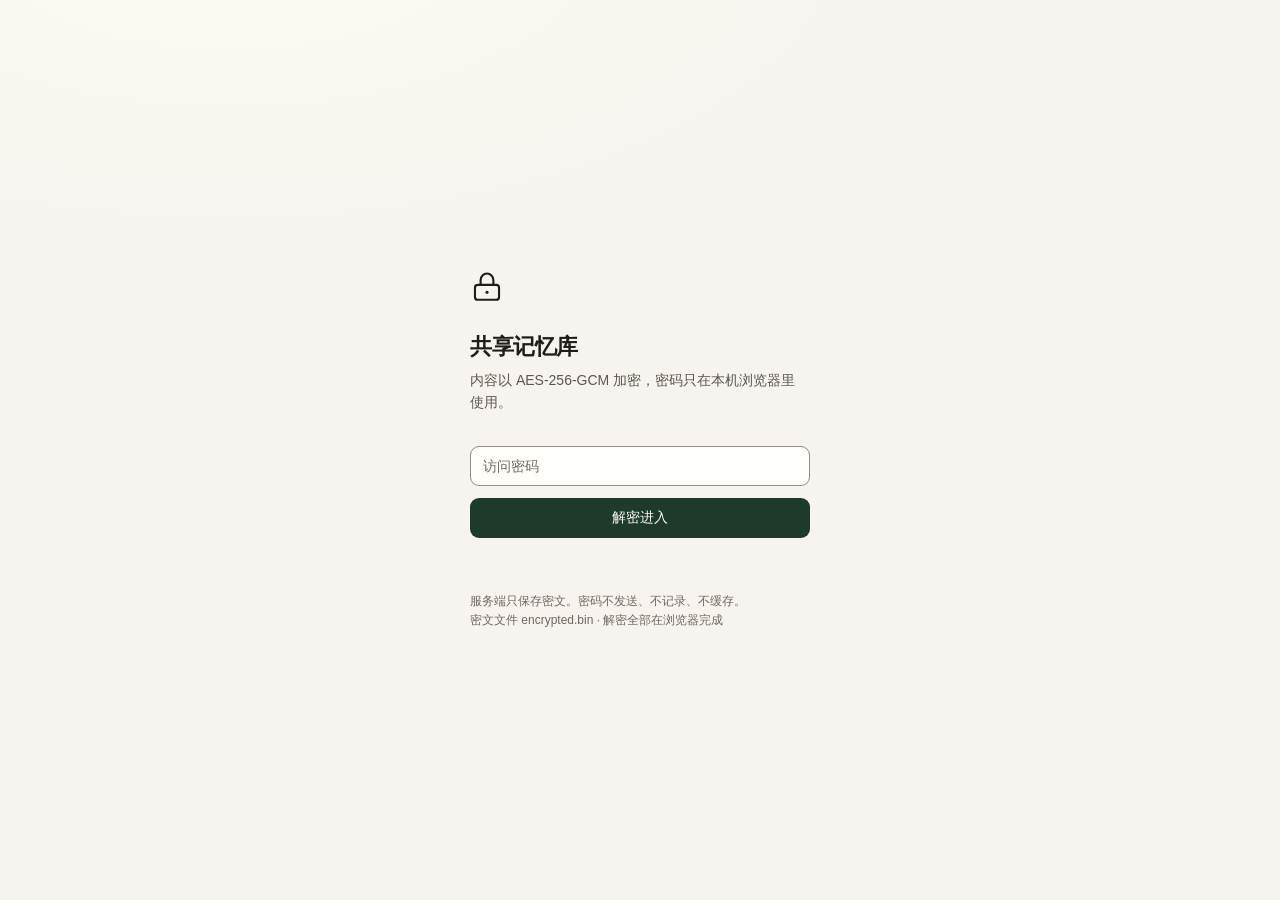
==== commit 69a40447: "portal update 2026-10-29 16:57 UTC" ====
--- a/index.html
+++ b/index.html
@@ -87,6 +87,8 @@
       <div class="meta" id="pageMeta"></div>
     </header>
 
+    <nav class="tabs" id="viewTabs" role="tablist" aria-label="分区内视图" hidden></nav>
+
     <div class="toolbar">
       <button class="search-btn" id="searchBtn" aria-label="打开搜索">
         <svg viewBox="0 0 24 24" fill="none" stroke="currentColor" stroke-width="1.6"
@@ -107,6 +109,7 @@
     <section class="view" id="view-intents"></section>
     <section class="view" id="view-knowledge"></section>
     <section class="view" id="view-requests"></section>
+    <section class="view" id="view-usage"></section>
     <section class="view" id="view-disk"></section>
     <section class="view" id="view-graph">
       <div class="graph-toolbar"><div class="graph-filters" id="graphFilters" aria-label="关系类型"></div><button class="ghost-btn" id="motionBtn" aria-pressed="false">静态模式</button></div>
--- a/styles.css
+++ b/styles.css
@@ -3,39 +3,47 @@
    设计依据：taste-skill v2（app screens）+ Impeccable craft floor
    - 颜色只上数据，界面本身保持灰阶
    - 表面靠 1px 线或色阶分层，静止元素不加阴影
-   - 字号 12 / 14 / 16 / 24 四档
-   - 圆角 8（卡片）/ 6（控件）/ 4（标签）
+   - 字号 6 档：28 / 22 / 18 / 14 / 12 / 11（见 记忆库门户设计说明-20261028）
+   - 间距 7 档：4 / 8 / 12 / 16 / 24 / 32 / 48
+   - 圆角 14（卡片）/ 9（控件）/ 6（标签）：沿用 2026-10-25 暖色版的实际值
+   改这些值之前先跑 portal/audit_css.py，它会数出漂移。
    ============================================================ */
 
 :root {
   color-scheme: light;
 
-  --ground: #f6f7f5;
-  --surface: #ffffff;
-  --raised: #eef1ed;
-  --active: #e5ebe5;
-
-  --border: #dde3dd;
-  --rule: #e8ede7;
-  --control: #c4cec4;
-
-  --text: #202622;
-  --muted: #59645b;
-  --faint: #687269;
-
-  --primary: #1d1f20;
-  --primary-ink: #ffffff;
+  /* 表面：纸感暖底，靠 1px 线分层，静止元素不加阴影 */
+  --ground: #f7f4ef;
+  --surface: #fffefb;
+  --raised: #f1ede6;
+  --active: #e9e4da;
+
+  /* 线 */
+  --border: #e3ded4;
+  --rule: #ece8e0;
+  /* 3.26:1 on --surface；原 #c9c2b4 只有 1.76，输入框边界几乎看不见 */
+  --control: #948d80;
+
+  /* 文字 */
+  --text: #1f1d19;
+  --muted: #5b574f;
+  --faint: #6e6960;
+
+  --primary: #1d3a2b;
+  --primary-ink: #fbf9f4;
 
   /* 唯一的彩色：只用于「进行中」与选中指示 */
-  --signal: #216b4b;
-  --signal-soft: #e6f2ec;
+  --signal: #1f6b4a;
+  --signal-soft: #e4f1ea;
 
   --warn: #8a5300;
-  --warn-soft: #fdf3e3;
-
-  --radius-card: 8px;
-  --radius-control: 6px;
-  --radius-chip: 4px;
+  --warn-soft: #fbefdd;
+
+  --danger: #b42318;
+
+  --radius-card: 14px;
+  --radius-control: 9px;
+  --radius-chip: 6px;
 
   --nav-row: 32px;
   --control-h: 32px;
@@ -44,39 +52,55 @@
           "PingFang SC", "Microsoft YaHei UI", sans-serif;
   --mono: ui-monospace, "SF Mono", "Cascadia Mono", Menlo, Consolas, monospace;
 
-  --fs-title: 24px;
-  --fs-section: 16px;
+  /* 字号 6 档（hero 是概览首屏那句话，按视口缩放） */
+  --fs-display: 28px;
+  --fs-hero: clamp(28px, 3.2vw, 40px);
+  --fs-title: 22px;
+  --fs-section: 18px;
   --fs-body: 14px;
   --fs-small: 12px;
-
-  --rail: 224px;
-  --pad: 44px;
+  --fs-micro: 11px;
+
+  /* 间距 7 档 */
+  --sp-1: 4px;
+  --sp-2: 8px;
+  --sp-3: 12px;
+  --sp-4: 16px;
+  --sp-5: 24px;
+  --sp-6: 32px;
+  --sp-7: 48px;
+
+  --rail: 236px;
+  --pad: var(--sp-7);
 }
 
 :root[data-theme="dark"] {
   color-scheme: dark;
 
-  --ground: #131714;
-  --surface: #1c211d;
-  --raised: #242c26;
-  --active: #2b362d;
-
-  --border: #26282a;
-  --rule: #1e2022;
-  --control: #3d4043;
-
-  --text: #f2f3f4;
-  --muted: #a8adb2;
-  --faint: #8e9398;
-
-  --primary: #f2f3f4;
-  --primary-ink: #101112;
-
-  --signal: #4fb98c;
-  --signal-soft: #16302a;
-
-  --warn: #d9a441;
-  --warn-soft: #2a2318;
+  --ground: #14120f;
+  --surface: #1c1a16;
+  --raised: #24211c;
+  --active: #2c2822;
+
+  --border: #302c26;
+  --rule: #262319;
+  /* 3.41:1 on --surface；原 #464038 是 1.70 */
+  --control: #756d61;
+
+  --text: #f2efe9;
+  --muted: #a8a29a;
+  --faint: #8f8a81;
+
+  --primary: #e9f0e9;
+  --primary-ink: #14120f;
+
+  --signal: #5cbd92;
+  --signal-soft: #17302a;
+
+  --warn: #dda94a;
+  --warn-soft: #2b2418;
+
+  --danger: #f08a7e;
 }
 
 * { margin: 0; padding: 0; box-sizing: border-box; }
@@ -86,7 +110,7 @@
 body {
   font-family: var(--font);
   font-size: var(--fs-body);
-  line-height: 1.55;
+  line-height: 1.5;
   color: var(--text);
   background: var(--ground);
   min-height: 100vh;
@@ -102,7 +126,7 @@
 * { scrollbar-width: thin; scrollbar-color: var(--control) transparent; }
 *::-webkit-scrollbar { width: 10px; height: 10px; }
 *::-webkit-scrollbar-thumb {
-  background: var(--control); border-radius: 5px;
+  background: var(--control); border-radius: var(--radius-control);
   border: 3px solid var(--ground);
 }
 *::-webkit-scrollbar-track { background: transparent; }
@@ -126,7 +150,7 @@
 
 .lock-mark {
   width: 34px; height: 34px;
-  margin-bottom: 26px;
+  margin-bottom: 24px;
   color: var(--text);
 }
 
@@ -141,7 +165,7 @@
 .lock-panel .lede {
   font-size: var(--fs-body);
   color: var(--muted);
-  margin-bottom: 28px;
+  margin-bottom: 32px;
 }
 
 .field {
@@ -160,7 +184,7 @@
 
 .btn {
   height: 40px;
-  padding: 0 18px;
+  padding: 0 16px;
   font-size: var(--fs-body);
   font-weight: 500;
   background: var(--primary);
@@ -172,19 +196,19 @@
 }
 .btn:hover { opacity: .88; }
 .btn:disabled { opacity: .45; cursor: progress; }
-.btn-block { width: 100%; margin-top: 10px; }
+.btn-block { width: 100%; margin-top: 12px; }
 
 .lock-err {
   font-size: var(--fs-small);
   color: var(--warn);
   min-height: 18px;
-  margin-top: 10px;
+  margin-top: 12px;
 }
 
 .lock-foot {
   font-size: var(--fs-small);
   color: var(--faint);
-  margin-top: 22px;
+  margin-top: 24px;
   line-height: 1.6;
 }
 
@@ -197,29 +221,29 @@
 .rail {
   border-right: 1px solid var(--border);
   background: var(--raised);
-  padding: 20px 12px;
+  padding: 24px 12px;
   position: sticky;
   top: 0;
   height: 100vh;
   display: flex;
   flex-direction: column;
-  gap: 20px;
+  gap: 24px;
   overflow-y: auto;
 }
 
 .rail-brand {
   display: flex;
   align-items: center;
-  gap: 10px;
-  padding: 0 6px 2px;
+  gap: 12px;
+  padding: 0 4px 4px;
 }
 .rail-brand svg {
   width: 30px;
   height: 30px;
-  padding: 6px;
+  padding: 4px;
   flex-shrink: 0;
   box-sizing: border-box;
-  border-radius: 8px;
+  border-radius: var(--radius-card);
   background: var(--surface);
   border: 1px solid var(--border);
   color: var(--signal);
@@ -230,15 +254,15 @@
   letter-spacing: -0.01em;
 }
 
-.rail-nav { display: flex; flex-direction: column; gap: 2px; }
+.rail-nav { display: flex; flex-direction: column; gap: 4px; }
 
 .rail-item {
   display: flex;
   align-items: center;
-  gap: 9px;
+  gap: 8px;
   height: var(--nav-row);
-  padding: 0 10px;
-  font-size: 13px;
+  padding: 0 12px;
+  font-size: var(--fs-body);
   color: var(--muted);
   background: none;
   border: none;
@@ -265,13 +289,13 @@
   top: 8px;
   bottom: 8px;
   width: 2px;
-  border-radius: 0 2px 2px 0;
+  border-radius: 0 var(--radius-chip) var(--radius-chip) 0;
   background: var(--signal);
 }
 .rail-item[aria-current="true"] svg { opacity: 1; color: var(--signal); }
 .rail-item .n {
   margin-left: auto;
-  font-size: 11px;
+  font-size: var(--fs-micro);
   color: var(--faint);
   font-variant-numeric: tabular-nums;
   background: var(--surface);
@@ -279,8 +303,8 @@
   border-radius: 999px;
   min-width: 22px;
   text-align: center;
-  padding: 0 6px;
-  line-height: 16px;
+  padding: 0 4px;
+  line-height: 1.2;
 }
 .rail-item[aria-current="true"] .n { border-color: var(--border); background: var(--raised); }
 
@@ -288,24 +312,24 @@
   margin-top: auto;
   display: flex;
   flex-direction: column;
-  gap: 10px;
+  gap: 12px;
   padding: 0 8px;
 }
 
 .kbd-hint {
   display: flex;
   align-items: center;
-  gap: 6px;
-  font-size: 11px;
+  gap: 4px;
+  font-size: var(--fs-micro);
   color: var(--faint);
 }
 kbd {
   font-family: var(--font);
-  font-size: 10px;
+  font-size: var(--fs-micro);
   line-height: 1;
-  padding: 3px 5px;
+  padding: 4px 4px;
   border: 1px solid var(--border);
-  border-radius: 4px;
+  border-radius: var(--radius-chip);
   background: var(--surface);
   color: var(--muted);
 }
@@ -313,10 +337,10 @@
 .theme-toggle {
   display: flex;
   align-items: center;
-  gap: 7px;
+  gap: 8px;
   height: 30px;
-  padding: 0 9px;
-  font-size: 12px;
+  padding: 0 8px;
+  font-size: var(--fs-small);
   color: var(--muted);
   background: none;
   border: none;
@@ -337,14 +361,14 @@
   margin: 0 auto;
 }
 
-.page-head { margin-bottom: 30px; }
+.page-head { margin-bottom: 32px; }
 
 .page-head h1 {
   font-size: var(--fs-title);
   font-weight: 600;
-  letter-spacing: -0.025em;
+  letter-spacing: -0.02em;
   line-height: 1.2;
-  margin-bottom: 7px;
+  margin-bottom: 8px;
 }
 
 .page-head .finding {
@@ -361,7 +385,7 @@
 .page-head .meta {
   display: flex;
   gap: 16px;
-  margin-top: 14px;
+  margin-top: 12px;
   font-size: var(--fs-small);
   color: var(--faint);
   flex-wrap: wrap;
@@ -372,8 +396,8 @@
   display: flex;
   align-items: center;
   gap: 8px;
-  padding-bottom: 14px;
-  margin-bottom: 20px;
+  padding-bottom: 12px;
+  margin-bottom: 24px;
   border-bottom: 1px solid var(--border);
   flex-wrap: wrap;
 }
@@ -385,8 +409,8 @@
   flex: 1;
   min-width: 200px;
   height: var(--control-h);
-  padding: 0 11px;
-  font-size: 13px;
+  padding: 0 12px;
+  font-size: var(--fs-body);
   color: var(--faint);
   background: var(--surface);
   border: 1px solid var(--control);
@@ -402,8 +426,8 @@
 
 .chip {
   height: 28px;
-  padding: 0 10px;
-  font-size: 12px;
+  padding: 0 12px;
+  font-size: var(--fs-small);
   color: var(--muted);
   background: none;
   border: 1px solid transparent;
@@ -418,9 +442,49 @@
   color: var(--text);
   font-weight: 500;
 }
-.chip .c { color: var(--faint); margin-left: 5px; font-variant-numeric: tabular-nums; }
+.chip .c { color: var(--faint); margin-left: 4px; font-variant-numeric: tabular-nums; }
 
 .cat-row { margin-bottom: 16px; }
+
+/* 入口内的 tab：只有「记忆」「系统」两个入口有。
+   用下划线而不是胶囊——胶囊会和工具栏里的工具筛选 chip 撞在一起，
+   两种圆角控件挨着会让人分不清哪个管当前分区、哪个管列表内容。 */
+/* display:flex 会盖掉 UA 的 [hidden]{display:none}，单面板入口得自己挡 */
+.tabs[hidden] { display: none; }
+
+.tabs {
+  display: flex;
+  gap: var(--sp-5);
+  margin-bottom: var(--sp-5);
+  border-bottom: 1px solid var(--rule);
+}
+
+.tab {
+  height: var(--control-h);
+  margin-bottom: -1px;
+  padding: 0;
+  font-size: var(--fs-body);
+  color: var(--muted);
+  background: none;
+  border: 0;
+  border-bottom: 2px solid transparent;
+  cursor: pointer;
+  transition: color .1s, border-color .1s;
+}
+
+.tab:hover { color: var(--text); }
+
+.tab:focus-visible {
+  outline: 2px solid var(--signal);
+  outline-offset: 2px;
+  border-radius: var(--radius-chip);
+}
+
+.tab[aria-selected="true"] {
+  color: var(--text);
+  font-weight: 500;
+  border-bottom-color: var(--primary);
+}
 
 /* 分区 */
 .view { display: none; }
@@ -429,7 +493,7 @@
 .sec-label {
   display: flex;
   align-items: baseline;
-  gap: 10px;
+  gap: 12px;
   margin-bottom: 4px;
 }
 .sec-label h2 {
@@ -445,7 +509,7 @@
 .sec-note {
   font-size: var(--fs-small);
   color: var(--faint);
-  margin-bottom: 18px;
+  margin-bottom: 16px;
   max-width: 68ch;
 }
 
@@ -463,23 +527,23 @@
 }
 .profile-cell {
   background: var(--surface);
-  padding: 18px 20px;
+  padding: 16px 24px;
 }
 .profile-cell h3 {
   font-size: var(--fs-small);
   font-weight: 500;
   color: var(--faint);
-  margin-bottom: 10px;
+  margin-bottom: 12px;
 }
 .profile-cell .val {
   font-size: var(--fs-section);
   font-weight: 500;
   letter-spacing: -0.01em;
 }
-.profile-cell .sub { font-size: 13px; color: var(--muted); margin-top: 2px; }
-.profile-cell ul { list-style: none; display: flex; flex-direction: column; gap: 6px; }
+.profile-cell .sub { font-size: var(--fs-body); color: var(--muted); margin-top: 4px; }
+.profile-cell ul { list-style: none; display: flex; flex-direction: column; gap: 4px; }
 .profile-cell li {
-  font-size: 13px;
+  font-size: var(--fs-body);
   color: var(--muted);
   padding-left: 12px;
   position: relative;
@@ -504,7 +568,7 @@
   display: grid;
   grid-template-columns: 88px 1fr auto;
   gap: 16px;
-  padding: 13px 4px;
+  padding: 12px 4px;
   cursor: pointer;
   align-items: start;
   transition: background .1s;
@@ -530,10 +594,10 @@
 }
 
 .fact-date {
-  font-size: 12px;
+  font-size: var(--fs-small);
   color: var(--faint);
   font-variant-numeric: tabular-nums;
-  padding-top: 2px;
+  padding-top: 4px;
   white-space: nowrap;
 }
 
@@ -542,13 +606,13 @@
 .fact-title {
   font-size: var(--fs-body);
   font-weight: 500;
-  line-height: 1.4;
+  line-height: 1.35;
   color: var(--text);
 }
 .fact-sum {
-  font-size: 13px;
-  color: var(--muted);
-  margin-top: 3px;
+  font-size: var(--fs-body);
+  color: var(--muted);
+  margin-top: 4px;
   display: -webkit-box;
   -webkit-line-clamp: 2;
   -webkit-box-orient: vertical;
@@ -564,7 +628,7 @@
 }
 
 .src {
-  font-size: 11px;
+  font-size: var(--fs-micro);
   color: var(--faint);
   white-space: nowrap;
 }
@@ -572,8 +636,8 @@
 .live {
   display: inline-flex;
   align-items: center;
-  gap: 5px;
-  font-size: 11px;
+  gap: 4px;
+  font-size: var(--fs-micro);
   color: var(--signal);
   white-space: nowrap;
 }
@@ -607,12 +671,12 @@
 .detail-bar span { font-size: var(--fs-small); color: var(--faint); }
 
 .detail-body {
-  font-size: 13px;
-  line-height: 1.7;
+  font-size: var(--fs-body);
+  line-height: 1.6;
   color: var(--muted);
   background: var(--raised);
   border-radius: var(--radius-control);
-  padding: 16px 18px;
+  padding: 16px 16px;
   max-height: 460px;
   overflow-y: auto;
   white-space: pre-wrap;
@@ -634,21 +698,21 @@
 }
 .belief {
   background: var(--surface);
-  padding: 18px 20px 15px;
+  padding: 16px 24px 16px;
   display: flex;
   flex-direction: column;
   gap: 8px;
   min-width: 0;
 }
 .belief .stmt {
-  font-size: 13.5px;
+  font-size: var(--fs-body);
   font-weight: 500;
   line-height: 1.5;
-  letter-spacing: -0.005em;
+  letter-spacing: 0;
   word-break: break-word;
 }
 .belief .det {
-  font-size: 12.5px;
+  font-size: var(--fs-small);
   color: var(--muted);
   line-height: 1.6;
   display: -webkit-box;
@@ -664,7 +728,7 @@
   gap: 12px;
   margin-top: auto;
   padding-top: 4px;
-  font-size: 11px;
+  font-size: var(--fs-micro);
   color: var(--faint);
   font-variant-numeric: tabular-nums;
   white-space: nowrap;
@@ -676,7 +740,7 @@
 }
 .belief .foot .conf { color: var(--faint); }
 
-.conf { display: flex; align-items: center; gap: 6px; flex-shrink: 0; }
+.conf { display: flex; align-items: center; gap: 4px; flex-shrink: 0; }
 .conf-track {
   width: 32px; height: 2px;
   background: var(--border);
@@ -697,16 +761,16 @@
   grid-template-columns: 18px 1fr auto auto;
   gap: 12px;
   align-items: start;
-  padding: 11px 4px;
+  padding: 12px 4px;
   border-bottom: 1px solid var(--rule);
 }
 .intent-box {
   width: 15px; height: 15px;
-  margin-top: 2px;
+  margin-top: 4px;
   padding: 0;
   background: var(--surface);
   border: 1.5px solid var(--control);
-  border-radius: 4px;
+  border-radius: var(--radius-chip);
   flex-shrink: 0;
   cursor: pointer;
   transition: border-color .12s, background .12s;
@@ -735,8 +799,8 @@
 .intent.located { background: var(--signal-soft); }
 .intent:focus-visible { outline: 2px solid var(--signal); outline-offset: 2px; }
 .intent-text {
-  font-size: 13.5px;
-  line-height: 1.55;
+  font-size: var(--fs-body);
+  line-height: 1.5;
   color: var(--text);
   word-break: break-word;
 }
@@ -746,10 +810,10 @@
   text-decoration-color: var(--control);
 }
 .intent-prio {
-  font-size: 11px;
+  font-size: var(--fs-micro);
   color: var(--faint);
   white-space: nowrap;
-  padding-top: 3px;
+  padding-top: 4px;
 }
 .intent-prio.high { color: var(--warn); }
 
@@ -757,10 +821,10 @@
 .intent-act { padding-top: 1px; }
 
 .close-btn {
-  padding: 3px 10px;
-  font-size: 11.5px;
+  padding: 4px 12px;
+  font-size: var(--fs-micro);
   font-family: inherit;
-  line-height: 1.4;
+  line-height: 1.35;
   color: var(--text);
   background: var(--surface);
   border: 1px solid var(--control);
@@ -791,7 +855,7 @@
   text-decoration: none;
 }
 .closed-tag {
-  font-size: 11px;
+  font-size: var(--fs-micro);
   color: var(--faint);
   white-space: nowrap;
   font-variant-numeric: tabular-nums;
@@ -801,9 +865,9 @@
 /* Stage B：任务状态标记（认领 / 阻塞）与对应按钮 */
 .state-tag {
   display: inline-block;
-  margin-left: 2px;
-  padding: 0 5px;
-  font-size: 10.5px;
+  margin-left: 4px;
+  padding: 0 4px;
+  font-size: var(--fs-micro);
   line-height: 1.6;
   border-radius: var(--radius-chip);
   white-space: nowrap;
@@ -821,10 +885,10 @@
 
 .state-btn {
   margin-left: 4px;
-  padding: 3px 9px;
-  font-size: 11.5px;
+  padding: 4px 8px;
+  font-size: var(--fs-micro);
   font-family: inherit;
-  line-height: 1.4;
+  line-height: 1.35;
   color: var(--muted);
   background: transparent;
   border: 1px solid var(--border);
@@ -841,18 +905,18 @@
    ============================================================ */
 .table-wrap {
   border: 1px solid var(--border);
-  border-radius: 10px;
+  border-radius: var(--radius-card);
   overflow: hidden;
   background: var(--surface);
 }
-table { width: 100%; border-collapse: collapse; font-size: 13px; }
+table { width: 100%; border-collapse: collapse; font-size: var(--fs-body); }
 thead th {
   text-align: left;
-  font-size: 11px;
+  font-size: var(--fs-micro);
   font-weight: 600;
-  letter-spacing: .03em;
-  color: var(--faint);
-  padding: 10px 16px;
+  letter-spacing: 0.04em;
+  color: var(--faint);
+  padding: 12px 16px;
   background: var(--raised);
   border-bottom: 1px solid var(--border);
   white-space: nowrap;
@@ -864,19 +928,19 @@
   border-bottom: 1px solid var(--rule);
   color: var(--muted);
   vertical-align: top;
-  line-height: 1.55;
+  line-height: 1.5;
 }
 tbody tr:last-child td { border-bottom: none; }
 tbody tr { transition: background .12s ease; }
 tbody tr:hover td { background: var(--ground); }
-tbody td:first-child { color: var(--text); font-weight: 550; white-space: nowrap; }
-td.mono { font-family: var(--mono); font-size: 11.5px; word-break: break-all; }
+tbody td:first-child { color: var(--text); font-weight: 600; white-space: nowrap; }
+td.mono { font-family: var(--mono); font-size: var(--fs-micro); word-break: break-all; }
 
 .state {
   display: inline-flex;
   align-items: center;
-  gap: 5px;
-  font-size: 12px;
+  gap: 4px;
+  font-size: var(--fs-small);
   color: var(--faint);
   white-space: nowrap;
 }
@@ -892,8 +956,8 @@
    空状态
    ============================================================ */
 .empty {
-  padding: 40px 4px;
-  font-size: 13px;
+  padding: 48px 4px;
+  font-size: var(--fs-body);
   color: var(--faint);
 }
 .empty strong {
@@ -901,7 +965,7 @@
   font-size: var(--fs-body);
   color: var(--muted);
   font-weight: 500;
-  margin-bottom: 3px;
+  margin-bottom: 4px;
 }
 
 /* ============================================================
@@ -924,7 +988,7 @@
   max-width: 560px;
   background: var(--surface);
   border: 1px solid var(--border);
-  border-radius: 10px;
+  border-radius: var(--radius-card);
   box-shadow: 0 16px 48px rgba(0, 0, 0, .16);
   overflow: hidden;
   display: flex;
@@ -936,7 +1000,7 @@
   width: 100%;
   height: 48px;
   padding: 0 16px;
-  font-size: 14px;
+  font-size: var(--fs-body);
   background: none;
   border: none;
   border-bottom: 1px solid var(--border);
@@ -945,44 +1009,44 @@
 }
 .palette-input::placeholder { color: var(--faint); }
 
-.palette-list { overflow-y: auto; padding: 6px; }
+.palette-list { overflow-y: auto; padding: 4px; }
 
 .palette-row {
   display: grid;
   grid-template-columns: 58px 1fr;
   gap: 12px;
-  padding: 9px 10px;
+  padding: 8px 12px;
   border-radius: var(--radius-control);
   cursor: pointer;
   align-items: baseline;
 }
 .palette-row[aria-selected="true"] { background: var(--active); }
 .palette-kind {
-  font-size: 11px;
+  font-size: var(--fs-micro);
   color: var(--faint);
   white-space: nowrap;
 }
 .palette-text {
-  font-size: 13px;
+  font-size: var(--fs-body);
   color: var(--text);
-  line-height: 1.45;
+  line-height: 1.35;
   display: -webkit-box;
   -webkit-line-clamp: 2;
   -webkit-box-orient: vertical;
   overflow: hidden;
 }
-.palette-empty { padding: 26px 14px; font-size: 13px; color: var(--faint); text-align: center; }
+.palette-empty { padding: 24px 12px; font-size: var(--fs-body); color: var(--faint); text-align: center; }
 
 .palette-foot {
   display: flex;
-  gap: 14px;
-  padding: 8px 14px;
+  gap: 12px;
+  padding: 8px 12px;
   border-top: 1px solid var(--border);
-  font-size: 11px;
+  font-size: var(--fs-micro);
   color: var(--faint);
   background: var(--raised);
 }
-.palette-foot span { display: flex; align-items: center; gap: 5px; }
+.palette-foot span { display: flex; align-items: center; gap: 4px; }
 
 /* ============================================================
    响应式
@@ -1023,12 +1087,12 @@
   .rail-item {
     width: auto;
     height: 44px;
-    padding: 0 11px;
+    padding: 0 12px;
     white-space: nowrap;
     flex-shrink: 0;
     border-radius: 0;
     border-bottom: 2px solid transparent;
-    font-size: 13px;
+    font-size: var(--fs-body);
   }
   .rail-item[aria-current="true"] {
     background: none;
@@ -1039,21 +1103,21 @@
 
   .rail-foot { display: none; }
 
-  .canvas { padding: 20px 16px 64px; }
-  .page-head h1 { font-size: 20px; }
-  .page-head .finding { font-size: 13px; }
-  .page-head .meta { gap: 12px; font-size: 11px; }
+  .canvas { padding: 24px 16px 48px; }
+  .page-head h1 { font-size: var(--fs-title); }
+  .page-head .finding { font-size: var(--fs-body); }
+  .page-head .meta { gap: 12px; font-size: var(--fs-micro); }
 
   .toolbar { gap: 8px; }
   .search-btn { min-width: 0; }
 
   .fact {
     grid-template-columns: 1fr;
-    gap: 3px;
-    padding: 12px 2px;
+    gap: 4px;
+    padding: 12px 4px;
   }
-  .fact-date { order: -1; font-size: 11px; }
-  .fact-side { padding-top: 2px; }
+  .fact-date { order: -1; font-size: var(--fs-micro); }
+  .fact-side { padding-top: 4px; }
 
   .profile, .beliefs { grid-template-columns: 1fr; }
   .profile-cell, .belief { padding: 16px; }
@@ -1061,7 +1125,7 @@
   .table-wrap { overflow-x: auto; }
   table { min-width: 520px; }
 
-  .intent { grid-template-columns: 16px 1fr auto; gap: 8px 10px; }
+  .intent { grid-template-columns: 16px 1fr auto; gap: 8px 12px; }
   /* 窄屏：结案按钮换到正文下一行，避免挤压任务文字 */
   .intent-act { grid-column: 2; padding-top: 0; }
   .intent-prio { grid-column: 3; grid-row: 1; }
@@ -1088,14 +1152,14 @@
    ============================================================ */
 .fact-tools {
   display: flex;
-  gap: 6px;
+  gap: 4px;
   flex-wrap: wrap;
-  margin: 2px 0 6px;
+  margin: 4px 0 4px;
 }
 
 .ghost-btn {
-  padding: 4px 11px;
-  font-size: 12px;
+  padding: 4px 12px;
+  font-size: var(--fs-small);
   font-family: inherit;
   line-height: 1.5;
   color: var(--muted);
@@ -1112,8 +1176,8 @@
 
 /* 常驻可见但低对比度：藏起来等于没提供这个选项 */
 .del-btn {
-  padding: 2px 8px;
-  font-size: 11px;
+  padding: 4px 8px;
+  font-size: var(--fs-micro);
   font-family: inherit;
   line-height: 1.5;
   color: var(--faint);
@@ -1139,7 +1203,7 @@
   vertical-align: -2px;
   background: transparent;
   border: 1.5px solid var(--control);
-  border-radius: 4px;
+  border-radius: var(--radius-chip);
   cursor: pointer;
   position: relative;
   transition: background .12s, border-color .12s;
@@ -1164,16 +1228,16 @@
 .group-label {
   display: flex;
   align-items: baseline;
-  gap: 7px;
-  margin: 22px 0 8px;
-  font-size: 12.5px;
+  gap: 8px;
+  margin: 24px 0 8px;
+  font-size: var(--fs-small);
   font-weight: 600;
   color: var(--muted);
-  letter-spacing: .01em;
+  letter-spacing: 0;
 }
 .group-label:first-child { margin-top: 12px; }
 .group-label .count {
-  font-size: 11px;
+  font-size: var(--fs-micro);
   font-weight: 400;
   color: var(--faint);
   font-variant-numeric: tabular-nums;
@@ -1187,37 +1251,37 @@
   right: 24px;
   bottom: 24px;
   width: 320px;
-  padding: 18px 18px 14px;
+  padding: 16px 16px 12px;
   background: var(--surface);
   border: 1px solid var(--border);
   border-radius: var(--radius-card);
   box-shadow: 0 8px 32px rgba(0, 0, 0, .16);
   z-index: 200;
-  font-size: 13px;
+  font-size: var(--fs-body);
 }
 .cloud-panel h3 {
   margin: 0 0 4px;
-  font-size: 14px;
+  font-size: var(--fs-body);
   font-weight: 600;
   color: var(--text);
 }
 .cloud-panel .hint {
-  margin: 0 0 14px;
-  font-size: 12px;
+  margin: 0 0 12px;
+  font-size: var(--fs-small);
   line-height: 1.5;
   color: var(--muted);
 }
 .cloud-panel label {
   display: block;
-  margin: 10px 0 4px;
-  font-size: 11.5px;
+  margin: 12px 0 4px;
+  font-size: var(--fs-micro);
   color: var(--muted);
 }
 .cloud-panel input {
   width: 100%;
-  padding: 7px 9px;
+  padding: 8px 8px;
   font-family: inherit;
-  font-size: 12.5px;
+  font-size: var(--fs-small);
   color: var(--text);
   background: var(--ground);
   border: 1px solid var(--control);
@@ -1227,13 +1291,13 @@
 .cloud-panel input:focus { border-color: var(--muted); }
 .cloud-actions {
   display: flex;
-  gap: 6px;
+  gap: 4px;
   justify-content: flex-end;
   margin-top: 16px;
 }
 .cloud-msg {
-  margin-top: 10px;
-  font-size: 11.5px;
+  margin-top: 12px;
+  font-size: var(--fs-micro);
   line-height: 1.5;
   color: var(--muted);
   min-height: 16px;
@@ -1255,12 +1319,12 @@
 }
 .toast {
   max-width: min(420px, calc(100vw - 40px));
-  padding: 10px 14px;
+  padding: 12px 12px;
   border-radius: var(--radius-control);
   border: 1px solid var(--border);
   background: var(--surface);
   color: var(--text);
-  font-size: 12.5px;
+  font-size: var(--fs-small);
   line-height: 1.5;
   box-shadow: 0 6px 20px rgba(0, 0, 0, 0.12);
   animation: toast-in 0.22s ease-out;
@@ -1279,53 +1343,53 @@
 /* ============================================================
    2026-10-24 · 脉络工作台：纸面 / 墨线 / 生命绿
    ============================================================ */
-.skip-link { position: fixed; top: -80px; left: 16px; padding: 10px 16px; background: var(--surface); color: var(--text); z-index: 300; border: 1px solid var(--signal); }
+.skip-link { position: fixed; top: -80px; left: 16px; padding: 12px 16px; background: var(--surface); color: var(--text); z-index: 300; border: 1px solid var(--signal); }
 .skip-link:focus { top: 16px; }
 button { touch-action: manipulation; -webkit-tap-highlight-color: transparent; }
 button:active { transform: scale(.98); }
 h1, h2, h3 { text-wrap: balance; }
 p, li, .fact-sum { text-wrap: pretty; }
-.brand-word { display: flex; flex-direction: column; font-size: 18px !important; letter-spacing: .08em !important; }
-.brand-sub { margin-top: 3px; font-size: 10px; font-weight: 400; letter-spacing: .04em; color: var(--faint); }
-.rail-brand { padding: 2px 6px 12px; }
+.brand-word { display: flex; flex-direction: column; font-size: var(--fs-section) !important; letter-spacing: 0.04em !important; }
+.brand-sub { margin-top: 4px; font-size: var(--fs-micro); font-weight: 400; letter-spacing: 0.04em; color: var(--faint); }
+.rail-brand { padding: 4px 4px 12px; }
 .rail-brand svg { color: var(--signal); }
-.rail-item { height: 38px; padding: 0 10px; }
+.rail-item { height: 38px; padding: 0 12px; }
 .rail-item[aria-current="true"] { box-shadow: 0 1px 2px rgba(24, 40, 28, .06), inset 0 0 0 1px var(--border); }
 .rail-foot { padding: 16px 8px 0; border-top: 1px solid var(--border); }
 .theme-toggle { min-height: 36px; }
-.canvas { padding-top: 40px; }
-.page-head { display: flex; align-items: baseline; gap: 16px; flex-wrap: wrap; margin-bottom: 18px; }
-.page-head h1 { font-size: 18px; margin: 0; }
-.page-head .finding { font-size: 12px; }
-.page-head .meta { margin: 0 0 0 auto; font-size: 11px; }
-.toolbar { padding-bottom: 12px; margin-bottom: 22px; }
+.canvas { padding-top: 32px; }
+.page-head { display: flex; align-items: baseline; gap: 16px; flex-wrap: wrap; margin-bottom: 16px; }
+.page-head h1 { font-size: var(--fs-section); margin: 0; }
+.page-head .finding { font-size: var(--fs-small); }
+.page-head .meta { margin: 0 0 0 auto; font-size: var(--fs-micro); }
+.toolbar { padding-bottom: 12px; margin-bottom: 24px; }
 .search-btn { height: 38px; background: transparent; border-color: var(--border); }
 .search-btn:hover { background: var(--surface); border-color: var(--control); }
-.eyebrow { display: block; color: var(--signal); font-size: 11px; font-weight: 500; letter-spacing: .06em; margin-bottom: 16px; }
-.action-btn { min-height: 42px; padding: 0 18px; border: 1px solid var(--text); border-radius: 5px; background: var(--text); color: var(--surface); cursor: pointer; transition: opacity .14s, transform .14s; }
+.eyebrow { display: block; color: var(--signal); font-size: var(--fs-micro); font-weight: 500; letter-spacing: 0.04em; margin-bottom: 16px; }
+.action-btn { min-height: 42px; padding: 0 16px; border: 1px solid var(--text); border-radius: var(--radius-control); background: var(--text); color: var(--surface); cursor: pointer; transition: opacity .14s, transform .14s; }
 .action-btn:hover { opacity: .86; }
-.text-btn { padding: 8px 0; border: 0; background: transparent; color: var(--muted); cursor: pointer; text-align: left; font-size: 12px; }
+.text-btn { padding: 8px 0; border: 0; background: transparent; color: var(--muted); cursor: pointer; text-align: left; font-size: var(--fs-small); }
 .text-btn:hover { color: var(--signal); }
-.text-btn span { margin-left: 5px; color: var(--signal); }
-.welcome { display: grid; grid-template-columns: minmax(0, 1.25fr) minmax(310px, .85fr); gap: clamp(32px, 5vw, 78px); align-items: center; padding: 34px 0 44px; border-bottom: 1px solid var(--border); }
-.welcome-copy h2 { font-size: clamp(28px, 3.1vw, 43px); font-weight: 500; line-height: 1.4; letter-spacing: -.035em; }
-.welcome-copy p { max-width: 40em; margin-top: 19px; color: var(--muted); line-height: 1.9; font-size: 14px; }
-.welcome-actions { display: flex; align-items: center; gap: 24px; margin-top: 27px; }
-.pulse-panel { position: relative; padding: 21px 0 18px 26px; border-left: 1px solid var(--control); }
-.pulse-top { display: flex; align-items: center; gap: 7px; font-size: 11px; color: var(--muted); }
+.text-btn span { margin-left: 4px; color: var(--signal); }
+.welcome { display: grid; grid-template-columns: minmax(0, 1.25fr) minmax(310px, .85fr); gap: clamp(32px, 5vw, 78px); align-items: center; padding: 32px 0 48px; border-bottom: 1px solid var(--border); }
+.welcome-copy h2 { font-size: var(--fs-hero); font-weight: 500; line-height: 1.35; letter-spacing: -0.03em; }
+.welcome-copy p { max-width: 40em; margin-top: var(--sp-4); color: var(--muted); line-height: 1.6; font-size: var(--fs-body); }
+.welcome-actions { display: flex; align-items: center; gap: 24px; margin-top: var(--sp-5); }
+.pulse-panel { position: relative; padding: var(--sp-5) 0 var(--sp-4) var(--sp-5); border-left: 1px solid var(--control); }
+.pulse-top { display: flex; align-items: center; gap: 8px; font-size: var(--fs-micro); color: var(--muted); }
 .status-dot { width: 6px; height: 6px; border-radius: 50%; background: var(--signal); box-shadow: 0 0 0 4px var(--signal-soft); }
-.pulse-date { margin-left: auto; color: var(--faint); font-size: 10px; }
-.pulse-flow { display: flex; align-items: center; gap: 16px; padding: 34px 0; }
-.pulse-flow > div { display: flex; flex-direction: column; gap: 5px; min-width: 0; }
-.pulse-flow b { font-size: 27px; font-weight: 400; line-height: 1; font-variant-numeric: tabular-nums; }
-.pulse-flow span { color: var(--muted); font-size: 10px; white-space: nowrap; }
+.pulse-date { margin-left: auto; color: var(--faint); font-size: var(--fs-micro); }
+.pulse-flow { display: flex; align-items: center; gap: 16px; padding: 32px 0; }
+.pulse-flow > div { display: flex; flex-direction: column; gap: 4px; min-width: 0; }
+.pulse-flow b { font-size: var(--fs-display); font-weight: 400; line-height: 1; font-variant-numeric: tabular-nums; }
+.pulse-flow span { color: var(--muted); font-size: var(--fs-micro); white-space: nowrap; }
 .pulse-flow i { flex: 1; height: 1px; min-width: 10px; background: var(--border); position: relative; }
 .pulse-flow i::after { content: ''; width: 4px; height: 4px; position: absolute; top: -1.5px; right: 0; border-radius: 50%; background: var(--signal); }
-.pulse-foot { border-top: 1px solid var(--border); padding-top: 14px; font-size: 11px; color: var(--muted); }
+.pulse-foot { border-top: 1px solid var(--border); padding-top: 12px; font-size: var(--fs-micro); color: var(--muted); }
 .pulse-foot span { float: right; color: var(--signal); }
-.overview-grid { display: grid; grid-template-columns: minmax(0, 1.6fr) minmax(250px, 1fr); gap: clamp(28px, 4vw, 60px); padding: 34px 0 38px; }
-.section-heading { display: flex; align-items: center; gap: 10px; margin-bottom: 14px; }
-.section-heading h2 { font-size: 15px; font-weight: 600; letter-spacing: -.01em; }
+.overview-grid { display: grid; grid-template-columns: minmax(0, 1.6fr) minmax(250px, 1fr); gap: clamp(28px, 4vw, 60px); padding: var(--sp-6) 0; }
+.section-heading { display: flex; align-items: center; gap: 12px; margin-bottom: 12px; }
+.section-heading h2 { font-size: var(--fs-body); font-weight: 600; letter-spacing: -0.01em; }
 .section-heading .text-btn { margin-left: auto; padding: 0; }
 .section-number {
   display: inline-flex;
@@ -1333,50 +1397,50 @@
   justify-content: center;
   min-width: 24px;
   height: 18px;
-  padding: 0 5px;
+  padding: 0 4px;
   border: 1px solid var(--border);
-  border-radius: 4px;
+  border-radius: var(--radius-chip);
   background: var(--raised);
-  font-size: 10px;
+  font-size: var(--fs-micro);
   font-weight: 600;
-  letter-spacing: .02em;
+  letter-spacing: 0;
   color: var(--muted);
   font-family: var(--mono);
 }
 .overview-focus .intents { border-top-color: var(--control); }
 .overview-focus .intent { padding: 12px 0; }
-.latest-conversation { width: 100%; display: flex; flex-direction: column; gap: 14px; padding: 20px 0; border: 0; border-top: 1px solid var(--control); border-bottom: 1px solid var(--border); background: transparent; text-align: left; color: var(--text); cursor: pointer; }
-.latest-conversation > span { color: var(--faint); font-size: 11px; }
-.latest-conversation strong { font-size: 17px; font-weight: 500; line-height: 1.65; }
+.latest-conversation { width: 100%; display: flex; flex-direction: column; gap: 12px; padding: 24px 0; border: 0; border-top: 1px solid var(--control); border-bottom: 1px solid var(--border); background: transparent; text-align: left; color: var(--text); cursor: pointer; }
+.latest-conversation > span { color: var(--faint); font-size: var(--fs-micro); }
+.latest-conversation strong { font-size: var(--fs-section); font-weight: 500; line-height: 1.6; }
 .latest-conversation > span:last-child { color: var(--signal); }
 .latest-conversation:hover strong { color: var(--signal); }
-.latest-note { margin-top: 14px; color: var(--muted); font-size: 12px; line-height: 1.8; }
+.latest-note { margin-top: 12px; color: var(--muted); font-size: var(--fs-small); line-height: 1.6; }
 .overview-stream { padding-top: 8px; }
 .overview-stream .fact { grid-template-columns: 110px 1fr auto; }
-.profile-details { margin-top: 36px; border-top: 1px solid var(--border); padding-top: 16px; }
-.profile-details summary { cursor: pointer; font-size: 12px; color: var(--muted); }
-.profile-details summary span { margin-left: 12px; color: var(--faint); font-size: 11px; }
-.profile-details .profile { margin-top: 20px; }
-.fact { padding: 16px 6px; }
-.fact-date { font-size: 11px; }
-.fact-title { font-size: 14px; }
-.fact-sum { line-height: 1.75; }
-.detail-body { max-height: min(65vh, 680px); font-size: 14px; line-height: 1.9; padding: 24px; background: var(--surface); border: 1px solid var(--border); }
-.beliefs { gap: 14px; background: transparent; border: 0; overflow: visible; }
-.belief { border: 1px solid var(--border); border-radius: 6px; }
+.profile-details { margin-top: 32px; border-top: 1px solid var(--border); padding-top: 16px; }
+.profile-details summary { cursor: pointer; font-size: var(--fs-small); color: var(--muted); }
+.profile-details summary span { margin-left: 12px; color: var(--faint); font-size: var(--fs-micro); }
+.profile-details .profile { margin-top: 24px; }
+.fact { padding: 16px 4px; }
+.fact-date { font-size: var(--fs-micro); }
+.fact-title { font-size: var(--fs-body); }
+.fact-sum { line-height: 1.6; }
+.detail-body { max-height: min(65vh, 680px); font-size: var(--fs-body); line-height: 1.6; padding: 24px; background: var(--surface); border: 1px solid var(--border); }
+.beliefs { gap: 12px; background: transparent; border: 0; overflow: visible; }
+.belief { border: 1px solid var(--border); border-radius: var(--radius-control); }
 .intent-box, .pick-box { position: relative; }
 .intent-box::before, .pick-box::before { content: ''; position: absolute; inset: -12px; }
-.table-wrap { border-radius: 6px; }
+.table-wrap { border-radius: var(--radius-control); }
 .graph-toolbar { display: flex; align-items: flex-start; gap: 12px; }
 .graph-filters { display: flex; gap: 4px; flex-wrap: wrap; }
-.graph-filter { min-height: 36px; padding: 0 11px; border: 1px solid transparent; border-radius: 4px; background: transparent; color: var(--muted); cursor: pointer; font-size: 12px; }
-.graph-filter span { margin-left: 6px; color: var(--faint); font-size: 10px; }
-.graph-filter i { display: inline-block; width: 6px; height: 6px; margin-right: 6px; border-radius: 50%; }
+.graph-filter { min-height: 36px; padding: 0 12px; border: 1px solid transparent; border-radius: var(--radius-chip); background: transparent; color: var(--muted); cursor: pointer; font-size: var(--fs-small); }
+.graph-filter span { margin-left: 4px; color: var(--faint); font-size: var(--fs-micro); }
+.graph-filter i { display: inline-block; width: 6px; height: 6px; margin-right: 4px; border-radius: 50%; }
 .graph-filter[data-kind="all"] i { display: none; }
 .kind-project, .graph-node.kind-project .graph-node-dot { fill: var(--series-1); }
 .graph-filter[aria-pressed="true"] { background: var(--active); color: var(--text); border-color: var(--border); }
 .graph-toolbar > .ghost-btn { margin-left: auto; min-height: 36px; flex-shrink: 0; }
-.graph-explorer { display: grid; grid-template-columns: minmax(0, 1fr) 250px; gap: 20px; min-height: 520px; border-top: 1px solid var(--border); border-bottom: 1px solid var(--border); }
+.graph-explorer { display: grid; grid-template-columns: minmax(0, 1fr) 250px; gap: 24px; min-height: 520px; border-top: 1px solid var(--border); border-bottom: 1px solid var(--border); }
 .graph-map { min-width: 0; overflow: hidden; }
 .graph-map svg { width: 100%; height: 600px; overflow: visible; }
 .graph-edge { stroke: var(--control); stroke-width: .7; opacity: .42; }
@@ -1387,7 +1451,7 @@
 /* 入口视图里入口之间的双链：这是「谁和谁真有关」的唯一证据，要比普通边更实。 */
 .graph-edges .graph-edge { stroke: var(--signal); stroke-width: 1.1; opacity: .55; }
 .graph-node { cursor: pointer; outline: none; }
-.graph-node text { fill: var(--muted); font-family: var(--font); font-size: 11px; font-weight: 500; paint-order: stroke; stroke: var(--ground); stroke-width: 4px; stroke-linejoin: round; }
+.graph-node text { fill: var(--muted); font-family: var(--font); font-size: var(--fs-micro); font-weight: 500; paint-order: stroke; stroke: var(--ground); stroke-width: 4px; stroke-linejoin: round; }
 .graph-node-ring { fill: var(--ground); stroke: var(--control); stroke-width: 1; transition: stroke .15s, transform .15s; }
 .graph-node-dot { fill: var(--muted); }
 .graph-node:hover .graph-node-ring, .graph-node:focus-visible .graph-node-ring, .graph-node.selected .graph-node-ring { stroke: var(--signal); stroke-width: 2; }
@@ -1395,8 +1459,8 @@
 /* 焦点节点放大一点，外圈邻居保持小尺寸，一眼看出主次。 */
 .graph-node.focus .graph-node-ring { stroke: var(--signal); stroke-width: 2; }
 .graph-node.focus .graph-node-dot { r: 6; }
-.graph-node.focus text { fill: var(--text); font-weight: 600; font-size: 12px; }
-.graph-hint { fill: var(--faint); font-family: var(--font); font-size: 12px; }
+.graph-node.focus text { fill: var(--text); font-weight: 600; font-size: var(--fs-small); }
+.graph-hint { fill: var(--faint); font-family: var(--font); font-size: var(--fs-small); }
 .graph-map { min-width: 0; overflow: hidden; --series-1: #2a78d6; --series-2: #eb6834; --series-3: #1baf7a; --series-4: #eda100; --series-5: #e87ba4; --series-6: #008300; }
 .graph-list { --series-1: #2a78d6; --series-2: #eb6834; --series-3: #1baf7a; --series-4: #eda100; --series-5: #e87ba4; --series-6: #008300; }
 .graph-detail { --series-1: #2a78d6; --series-2: #eb6834; --series-3: #1baf7a; --series-4: #eda100; --series-5: #e87ba4; --series-6: #008300; }
@@ -1407,40 +1471,40 @@
 .kind-note, .graph-node.kind-note .graph-node-dot { fill: var(--series-4); }
 .kind-skills, .graph-node.kind-skills .graph-node-dot { fill: var(--series-5); }
 .kind-tools, .graph-node.kind-tools .graph-node-dot { fill: var(--series-6); }
-.graph-detail { padding: 34px 0 30px 25px; border-left: 1px solid var(--border); min-width: 0; }
-.graph-detail h3 { font-size: 20px; font-weight: 500; line-height: 1.55; margin-bottom: 15px; overflow-wrap: anywhere; }
-.graph-detail p { font-size: 12px; color: var(--muted); line-height: 1.85; max-height: 190px; overflow-y: auto; overflow-wrap: anywhere; }
-.graph-legend { display: flex; gap: 14px; flex-wrap: wrap; margin-top: 30px; font-size: 11px; color: var(--muted); }
-.graph-legend span { display: flex; align-items: center; gap: 6px; }
+.graph-detail { padding: var(--sp-6) 0 var(--sp-6) var(--sp-5); border-left: 1px solid var(--border); min-width: 0; }
+.graph-detail h3 { font-size: var(--fs-title); font-weight: 500; line-height: 1.5; margin-bottom: 16px; overflow-wrap: anywhere; }
+.graph-detail p { font-size: var(--fs-small); color: var(--muted); line-height: 1.6; max-height: 190px; overflow-y: auto; overflow-wrap: anywhere; }
+.graph-legend { display: flex; gap: 12px; flex-wrap: wrap; margin-top: 32px; font-size: var(--fs-micro); color: var(--muted); }
+.graph-legend span { display: flex; align-items: center; gap: 4px; }
 .graph-legend i { width: 5px; height: 5px; border-radius: 50%; }
-.graph-detail-meta { padding: 16px 0; margin-top: 20px; border-top: 1px solid var(--border); color: var(--faint); font-size: 11px; }
-.graph-neighbors button { display: flex; flex-direction: column; gap: 6px; width: 100%; padding: 12px 0; border: 0; border-top: 1px solid var(--rule); background: transparent; color: var(--text); font-size: 12px; text-align: left; cursor: pointer; }
-.graph-neighbors button span { color: var(--faint); font-size: 10px; }
+.graph-detail-meta { padding: 16px 0; margin-top: 24px; border-top: 1px solid var(--border); color: var(--faint); font-size: var(--fs-micro); }
+.graph-neighbors button { display: flex; flex-direction: column; gap: 4px; width: 100%; padding: 12px 0; border: 0; border-top: 1px solid var(--rule); background: transparent; color: var(--text); font-size: var(--fs-small); text-align: left; cursor: pointer; }
+.graph-neighbors button span { color: var(--faint); font-size: var(--fs-micro); }
 .graph-neighbors button:hover { color: var(--signal); }
 .graph-list { padding: 12px 0; }
-.graph-list-row { display: grid; grid-template-columns: 62px minmax(0, 1fr) auto; align-items: center; gap: 12px; width: 100%; min-height: 48px; padding: 8px 10px; border: 0; border-bottom: 1px solid var(--rule); background: transparent; color: var(--text); cursor: pointer; text-align: left; font-size: 13px; }
+.graph-list-row { display: grid; grid-template-columns: 62px minmax(0, 1fr) auto; align-items: center; gap: 12px; width: 100%; min-height: 48px; padding: 8px 12px; border: 0; border-bottom: 1px solid var(--rule); background: transparent; color: var(--text); cursor: pointer; text-align: left; font-size: var(--fs-body); }
 .graph-list-row.selected { background: var(--active); }
-.graph-kind { font-size: 11px; background: transparent; }
-.graph-degree { font-size: 10px; color: var(--faint); white-space: nowrap; }
+.graph-kind { font-size: var(--fs-micro); background: transparent; }
+.graph-degree { font-size: var(--fs-micro); color: var(--faint); white-space: nowrap; }
 /* 筛选后的分组说明：把「本类型」和「只是相连」分开，避免误读成同类。 */
-.graph-list-split { padding: 16px 10px 8px; border-top: 1px solid var(--rule); font-size: 11px; color: var(--faint); }
-.graph-limit { font-size: 11px; color: var(--faint); margin-top: 10px; }
-.graph-note { margin-top: 18px; }
-.graph-open { margin-top: 16px; font-size: 12px; }
+.graph-list-split { padding: 16px 12px 8px; border-top: 1px solid var(--rule); font-size: var(--fs-micro); color: var(--faint); }
+.graph-limit { font-size: var(--fs-micro); color: var(--faint); margin-top: 12px; }
+.graph-note { margin-top: 16px; }
+.graph-open { margin-top: 16px; font-size: var(--fs-small); }
 body[data-view="graph"] .canvas { max-width: 1600px; }
 body[data-view="graph"] .page-head { margin-bottom: 24px; }
 @media (min-width: 761px) {
-  .rail-item[data-view="graph"] { margin-top: 18px; border-top: 1px solid var(--border); border-radius: 0 0 5px 5px; }
+  .rail-item[data-view="graph"] { margin-top: 16px; border-top: 1px solid var(--border); border-radius: 0 0 var(--radius-chip) var(--radius-chip); }
 }
 @media (max-width: 1100px) {
-  .welcome { gap: 30px; }
-  .pulse-flow { gap: 10px; }
+  .welcome { gap: 32px; }
+  .pulse-flow { gap: 12px; }
   .pulse-flow span { white-space: normal; }
-  .graph-explorer { grid-template-columns: minmax(0, 1fr) 250px; gap: 18px; }
+  .graph-explorer { grid-template-columns: minmax(0, 1fr) 250px; gap: 16px; }
 }
 @media (min-width: 761px) and (max-width: 900px) {
   :root { --pad: 28px; }
-  .pulse-panel { border-left: 0; border-top: 1px solid var(--control); padding: 20px 0; }
+  .pulse-panel { border-left: 0; border-top: 1px solid var(--control); padding: 24px 0; }
   .pulse-flow { max-width: 420px; }
   .overview-grid { grid-template-columns: 1fr; }
 }
@@ -1454,27 +1518,27 @@
   .page-head .meta { flex-wrap: wrap; }
   .rail-brand { display: none; }
   .rail-item { min-height: 46px; }
-  .page-head { margin-bottom: 15px; }
+  .page-head { margin-bottom: 16px; }
   .page-head .meta { margin-left: 0; width: 100%; }
-  .welcome { grid-template-columns: minmax(0, 1fr); padding: 14px 0 28px; gap: 26px; }
-  .pulse-panel { border-left: 0; border-top: 1px solid var(--control); padding: 20px 0; }
-  .welcome-copy h2 { font-size: 28px; }
-  .welcome-copy p { font-size: 13px; }
-  .welcome-actions { gap: 18px; }
+  .welcome { grid-template-columns: minmax(0, 1fr); padding: 12px 0 32px; gap: 24px; }
+  .pulse-panel { border-left: 0; border-top: 1px solid var(--control); padding: 24px 0; }
+  .welcome-copy h2 { font-size: var(--fs-display); }
+  .welcome-copy p { font-size: var(--fs-body); }
+  .welcome-actions { gap: 16px; }
   .pulse-flow { justify-content: space-between; }
-  .pulse-flow b { font-size: 25px; }
-  .overview-grid { grid-template-columns: minmax(0, 1fr); padding: 26px 0; }
+  .pulse-flow b { font-size: var(--fs-display); }
+  .overview-grid { grid-template-columns: minmax(0, 1fr); padding: 24px 0; }
   .overview-stream .fact { grid-template-columns: 1fr; }
-  .profile-details summary span { display: block; margin: 6px 0 0; }
+  .profile-details summary span { display: block; margin: 4px 0 0; }
   .graph-toolbar { flex-direction: column; }
   .graph-toolbar > .ghost-btn { margin-left: 0; min-height: 40px; }
   .graph-filter { min-height: 40px; }
   .graph-explorer { display: block; min-height: 0; }
-  .graph-detail { border: 0; border-top: 1px solid var(--border); padding: 22px 0; }
+  .graph-detail { border: 0; border-top: 1px solid var(--border); padding: 24px 0; }
   .graph-detail p { max-height: none; }
   .graph-list-row { grid-template-columns: 48px minmax(0, 1fr); }
   .graph-degree { grid-column: 2; }
-  .graph-filter { padding: 0 9px; }
+  .graph-filter { padding: 0 8px; }
   .intent-box::before, .pick-box::before { inset: -14px; }
 }
 
@@ -1490,27 +1554,27 @@
   border: 1px solid var(--border);
   border-radius: var(--radius-card);
   overflow: hidden;
-  margin-bottom: 36px;
+  margin-bottom: 32px;
 }
 .work-stats .stat {
   background: var(--surface);
-  padding: 20px 22px 18px;
+  padding: 24px 24px 16px;
   display: flex;
   flex-direction: column;
-  gap: 3px;
+  gap: 4px;
 }
 .work-stats b {
-  font-size: 30px;
+  font-size: var(--fs-display);
   font-weight: 600;
-  line-height: 1.1;
-  letter-spacing: -.035em;
+  line-height: 1.15;
+  letter-spacing: -0.03em;
   font-variant-numeric: tabular-nums;
 }
-.work-stats span { font-size: 12px; color: var(--muted); }
+.work-stats span { font-size: var(--fs-small); color: var(--muted); }
 .work-stats .warn b { color: var(--warn); }
 
-.work-block { margin-bottom: 42px; }
-.work-block .section-heading { margin-bottom: 14px; }
+.work-block { margin-bottom: 48px; }
+.work-block .section-heading { margin-bottom: 12px; }
 
 .proj-grid {
   display: grid;
@@ -1519,9 +1583,9 @@
 }
 .proj {
   border: 1px solid var(--border);
-  border-radius: 10px;
+  border-radius: var(--radius-card);
   background: var(--surface);
-  padding: 16px 18px;
+  padding: 16px 16px;
   display: flex;
   flex-direction: column;
   gap: 8px;
@@ -1539,9 +1603,9 @@
   gap: 8px;
 }
 .proj-folder {
-  font-size: 11px;
-  color: var(--faint);
-  letter-spacing: .04em;
+  font-size: var(--fs-micro);
+  color: var(--faint);
+  letter-spacing: 0.04em;
   display: inline-flex;
   align-items: center;
 }
@@ -1550,14 +1614,14 @@
   height: 6px;
   border-radius: 50%;
   background: var(--control);
-  margin-right: 7px;
+  margin-right: 8px;
   flex: 0 0 auto;
 }
 .proj[data-status="进行中"] .proj-folder .dot { background: var(--signal); box-shadow: 0 0 0 3px var(--signal-soft); }
 .proj[data-status="待开工"] .proj-folder .dot { background: var(--warn); box-shadow: 0 0 0 3px var(--warn-soft); }
 .chip-status {
-  font-size: 11px;
-  padding: 2px 9px;
+  font-size: var(--fs-micro);
+  padding: 4px 8px;
   border-radius: 999px;
   border: 1px solid var(--border);
   background: var(--raised);
@@ -1575,11 +1639,11 @@
   border-color: transparent;
 }
 .proj h3 {
-  margin: 2px 0 0;
-  font-size: 15px;
+  margin: 4px 0 0;
+  font-size: var(--fs-body);
   font-weight: 600;
   line-height: 1.5;
-  letter-spacing: -.005em;
+  letter-spacing: 0;
   display: -webkit-box;
   -webkit-line-clamp: 2;
   -webkit-box-orient: vertical;
@@ -1587,7 +1651,7 @@
 }
 .proj-line {
   margin: 0;
-  font-size: 13px;
+  font-size: var(--fs-body);
   line-height: 1.6;
   color: var(--muted);
   display: -webkit-box;
@@ -1597,27 +1661,27 @@
 }
 .proj-line .k {
   display: inline-block;
-  font-size: 10px;
+  font-size: var(--fs-micro);
   line-height: 1.5;
-  letter-spacing: .04em;
+  letter-spacing: 0.04em;
   color: var(--faint);
   background: transparent;
   border: 1px solid var(--rule);
-  border-radius: 3px;
-  padding: 0 5px;
-  margin-right: 7px;
+  border-radius: var(--radius-chip);
+  padding: 0 4px;
+  margin-right: 8px;
   vertical-align: 1px;
 }
 .proj-line.warn { color: var(--warn); }
 .proj-line.warn .k { color: var(--warn); border-color: color-mix(in srgb, var(--warn) 35%, transparent); }
 .proj footer {
   margin-top: auto;
-  padding-top: 10px;
+  padding-top: 12px;
   border-top: 1px solid var(--rule);
   display: flex;
   flex-wrap: wrap;
   gap: 4px 12px;
-  font-size: 11px;
+  font-size: var(--fs-micro);
   color: var(--faint);
 }
 .proj footer span { display: inline-flex; align-items: center; }
@@ -1630,7 +1694,7 @@
 .board {
   display: grid;
   grid-template-columns: repeat(3, minmax(0, 1fr));
-  gap: 14px;
+  gap: 12px;
   align-items: start;
 }
 .board-col {
@@ -1643,28 +1707,28 @@
   display: flex;
   justify-content: space-between;
   align-items: center;
-  font-size: 12px;
-  color: var(--muted);
-  padding: 4px 6px 10px;
+  font-size: var(--fs-small);
+  color: var(--muted);
+  padding: 4px 4px 12px;
   border-bottom: 1px solid var(--rule);
-  margin-bottom: 6px;
+  margin-bottom: 4px;
 }
 .board-col .intents { gap: 0; }
-.board-col .intent { padding: 9px 8px; border-radius: var(--radius-control); transition: background .12s ease; }
+.board-col .intent { padding: 8px 8px; border-radius: var(--radius-control); transition: background .12s ease; }
 .board-col .intent:hover { background: var(--ground); }
 .board-col .intent + .intent { border-top: 1px solid var(--rule); }
-.board-more { margin: 8px 6px 2px; }
-
-.agent-strip { display: flex; flex-wrap: wrap; gap: 8px; margin-bottom: 14px; }
+.board-more { margin: 8px 4px 4px; }
+
+.agent-strip { display: flex; flex-wrap: wrap; gap: 8px; margin-bottom: 12px; }
 .agent {
   border: 1px solid var(--border);
   border-radius: var(--radius-control);
   background: var(--surface);
-  padding: 9px 12px;
+  padding: 8px 12px;
   display: flex;
   flex-direction: column;
-  gap: 2px;
-  font-size: 12px;
+  gap: 4px;
+  font-size: var(--fs-small);
   font-family: inherit;
   color: var(--text);
   text-align: left;
@@ -1675,7 +1739,7 @@
 .agent.on { border-color: var(--signal); background: var(--signal-soft); }
 .agent.on b { color: var(--signal); }
 .agent b { font-weight: 600; }
-.agent span { font-size: 11px; color: var(--faint); }
+.agent span { font-size: var(--fs-micro); color: var(--faint); }
 .agent .live { font-style: normal; }
 
 .runs {
@@ -1690,12 +1754,12 @@
   gap: 12px;
   align-items: center;
   width: 100%;
-  padding: 11px 14px;
+  padding: 12px 12px;
   border: 0;
   border-bottom: 1px solid var(--rule);
   background: transparent;
   font: inherit;
-  font-size: 13px;
+  font-size: var(--fs-body);
   color: var(--text);
   text-align: left;
   cursor: pointer;
@@ -1703,8 +1767,8 @@
 .run:last-child { border-bottom: 0; }
 .run:hover { background: var(--raised); }
 .run:focus-visible { outline: 2px solid var(--signal); outline-offset: -2px; }
-.run-date { font-size: 12px; color: var(--faint); font-variant-numeric: tabular-nums; }
-.run-tool { font-size: 12px; color: var(--muted); }
+.run-date { font-size: var(--fs-small); color: var(--faint); font-variant-numeric: tabular-nums; }
+.run-tool { font-size: var(--fs-small); color: var(--muted); }
 .run-title { overflow: hidden; text-overflow: ellipsis; white-space: nowrap; }
 
 /* 认领表：谁在做什么。一份文件协议的可视化，不做在线状态。 */
@@ -1716,24 +1780,24 @@
   border: 1px solid var(--border);
   border-left: 3px solid var(--signal);
   border-radius: var(--radius-card);
-  padding: 11px 14px;
+  padding: 12px 12px;
   background: var(--surface);
 }
-.claim-task { font-size: 14px; font-weight: 550; overflow-wrap: anywhere; }
+.claim-task { font-size: var(--fs-body); font-weight: 600; overflow-wrap: anywhere; }
 .claim-meta {
   display: flex;
   flex-wrap: wrap;
-  gap: 10px;
+  gap: 12px;
   align-items: center;
-  margin-top: 6px;
-  font-size: 12px;
-  color: var(--faint);
-}
-.claim-who { color: var(--signal); font-weight: 550; }
+  margin-top: 4px;
+  font-size: var(--fs-small);
+  color: var(--faint);
+}
+.claim-who { color: var(--signal); font-weight: 600; }
 .claim-since { font-variant-numeric: tabular-nums; }
 .claim-note {
-  margin-top: 7px;
-  font-size: 12px;
+  margin-top: 8px;
+  font-size: var(--fs-small);
   color: var(--muted);
   overflow-wrap: anywhere;
 }
@@ -1753,80 +1817,64 @@
 /* ============================================================
    2026-10-25 视觉打磨：留白、层级、指标、任务行
    ============================================================ */
-:root {
-  --fs-body: 15px;
-  --fs-section: 17px;
-  --fs-title: 26px;
-  --radius-card: 10px;
-  --pad: 48px;
-  --rail: 236px;
-}
-:root[data-theme="dark"] {
-  --ground: #121513;
-  --surface: #1a1f1b;
-  --raised: #212721;
-  --border: #2a312b;
-  --rule: #232924;
-  --text: #eef1ee;
-  --muted: #a6ada8;
-  --faint: #8b938d;
-}
-body { line-height: 1.7; letter-spacing: .005em; }
+
+
+body { line-height: 1.6; letter-spacing: 0; }
 
 /* 首屏 */
-.welcome { grid-template-columns: minmax(0, 1fr) 380px; gap: 56px; padding: 56px 0 40px; border-bottom: 1px solid var(--rule); }
-.eyebrow { font-size: 11px; letter-spacing: .14em; color: var(--faint); }
-.welcome h2 { font-size: clamp(30px, 3.4vw, 44px); line-height: 1.3; letter-spacing: -.01em; margin: 14px 0 18px; font-weight: 650; }
-.welcome p { max-width: 34em; color: var(--muted); font-size: 15px; line-height: 1.8; }
-.welcome-actions { margin-top: 26px; display: flex; gap: 14px; align-items: center; }
-.action-btn { padding: 11px 20px; border-radius: 8px; }
-.text-btn { font-size: 13.5px; }
+.welcome { grid-template-columns: minmax(0, 1fr) 380px; gap: var(--sp-7); padding: var(--sp-6) 0; border-bottom: 1px solid var(--rule); }
+.eyebrow { font-size: var(--fs-micro); letter-spacing: 0.04em; color: var(--faint); }
+.welcome h2 { font-size: clamp(30px, 3.4vw, 44px); line-height: 1.35; letter-spacing: -0.01em; margin: 12px 0 16px; font-weight: 600; }
+.welcome p { max-width: 34em; color: var(--muted); font-size: var(--fs-body); line-height: 1.6; }
+.welcome-actions { margin-top: 24px; display: flex; gap: 12px; align-items: center; }
+.action-btn { padding: 12px 24px; border-radius: var(--radius-card); }
+.text-btn { font-size: var(--fs-body); }
 
 /* 状态面板改成无卡片、三格指标 */
-.pulse-panel { background: transparent; border: none; border-top: 1px solid var(--rule); border-radius: 0; padding: 22px 0 0; display: flex; flex-direction: column; gap: 18px; }
-.pulse-top { font-size: 12px; letter-spacing: .02em; }
+.pulse-panel { background: transparent; border: none; border-top: 1px solid var(--rule); border-radius: 0; padding: 24px 0 0; display: flex; flex-direction: column; gap: 16px; }
+.pulse-top { font-size: var(--fs-small); letter-spacing: 0; }
 .pulse-flow { display: none; }
 .metrics { display: grid; grid-template-columns: repeat(3, 1fr); }
-.metric { display: flex; flex-direction: column; gap: 6px; padding: 2px 18px; border-left: 1px solid var(--rule); }
+.metric { display: flex; flex-direction: column; gap: 4px; padding: 4px 16px; border-left: 1px solid var(--rule); }
 .metric:first-child { padding-left: 0; border-left: none; }
-.m-label { font-size: 11.5px; color: var(--faint); letter-spacing: .04em; }
-.metric b { font-size: 34px; font-weight: 600; line-height: 1; letter-spacing: -.02em; font-variant-numeric: tabular-nums; }
-.m-sub { font-size: 12px; color: var(--faint); }
-.pulse-foot { display: flex; justify-content: space-between; font-size: 12px; color: var(--faint); padding-top: 14px; border-top: 1px solid var(--rule); }
+.m-label { font-size: var(--fs-micro); color: var(--faint); letter-spacing: 0.04em; }
+.metric b { font-size: var(--fs-display); font-weight: 600; line-height: 1; letter-spacing: -0.02em; font-variant-numeric: tabular-nums; }
+.m-sub { font-size: var(--fs-small); color: var(--faint); }
+.pulse-foot { display: flex; justify-content: space-between; font-size: var(--fs-small); color: var(--faint); padding-top: 12px; border-top: 1px solid var(--rule); }
 
 /* 章节标题 */
-.section-heading { margin: 0 0 18px; padding-bottom: 10px; border-bottom: 1px solid var(--rule); display: flex; align-items: baseline; gap: 12px; }
-.section-heading h2 { font-size: var(--fs-section); font-weight: 600; letter-spacing: .01em; }
-.section-number { font-family: var(--mono); font-size: 11px; color: var(--signal); letter-spacing: .08em; }
-.section-heading .text-btn { margin-left: auto; font-size: 12.5px; }
-
-.overview-grid { gap: 56px; padding: 44px 0 12px; }
+.section-heading { margin: 0 0 16px; padding-bottom: 12px; border-bottom: 1px solid var(--rule); display: flex; align-items: baseline; gap: 12px; }
+.section-heading h2 { font-size: var(--fs-section); font-weight: 600; letter-spacing: 0; }
+.section-number { font-family: var(--mono); font-size: var(--fs-micro); color: var(--signal); letter-spacing: 0.04em; }
+.section-heading .text-btn { margin-left: auto; font-size: var(--fs-small); }
+
+.overview-grid { gap: var(--sp-7); padding: var(--sp-6) 0 var(--sp-3); }
 
 /* 任务行：一行信息密度提高，优先级变胶囊 */
 .intents { display: flex; flex-direction: column; gap: 0; }
-.intent { padding: 13px 4px 13px 0; border-bottom: 1px solid var(--rule); display: grid; grid-template-columns: 22px minmax(0, 1fr) auto auto; gap: 12px; align-items: start; }
-.intent-text { font-size: 14.5px; line-height: 1.65; }
-.intent-prio { font-size: 11px; letter-spacing: .06em; border: 1px solid var(--control); border-radius: 999px; padding: 2px 8px; color: var(--muted); white-space: nowrap; }
+.intent { padding: 12px 4px 12px 0; border-bottom: 1px solid var(--rule); display: grid; grid-template-columns: 22px minmax(0, 1fr) auto auto; gap: 12px; align-items: start; }
+.intent-text { font-size: var(--fs-body); line-height: 1.6; }
+.intent-prio { font-size: var(--fs-micro); letter-spacing: 0.04em; border: 1px solid var(--control); border-radius: 999px; padding: 4px 8px; color: var(--muted); white-space: nowrap; }
 .intent-prio.high { color: var(--warn); border-color: color-mix(in srgb, var(--warn) 40%, transparent); }
 
 /* 最新留档 */
-.latest-conversation { display: flex; flex-direction: column; gap: 10px; padding: 16px 0 16px 18px; border-left: 2px solid var(--signal); text-align: left; background: transparent; }
-.latest-conversation span:first-child { font-size: 11.5px; color: var(--faint); letter-spacing: .04em; }
-.latest-conversation strong { font-size: 20px; line-height: 1.45; font-weight: 600; }
-.latest-conversation span:last-child { font-size: 12.5px; color: var(--signal); }
-.latest-note { margin-top: 18px; color: var(--faint); font-size: 12.5px; line-height: 1.7; }
+.latest-conversation { display: flex; flex-direction: column; gap: 12px; padding: 16px 0 16px 16px; border-left: 2px solid var(--signal); text-align: left; background: transparent; }
+.latest-conversation span:first-child { font-size: var(--fs-micro); color: var(--faint); letter-spacing: 0.04em; }
+.latest-conversation strong { font-size: var(--fs-title); line-height: 1.35; font-weight: 600; }
+.latest-conversation span:last-child { font-size: var(--fs-small); color: var(--signal); }
+.latest-note { margin-top: 16px; color: var(--faint); font-size: var(--fs-small); line-height: 1.6; }
 
 /* 侧栏 */
-.rail-item { height: 36px; border-radius: 8px; padding: 0 12px; }
+.rail-item { height: 36px; border-radius: var(--radius-card); padding: 0 12px; }
 .rail-item[aria-current="true"] { background: var(--surface); box-shadow: inset 2px 0 0 var(--signal); }
 
 @media (max-width: 760px) {
   :root { --pad: 20px; }
-  .welcome { grid-template-columns: 1fr; gap: 28px; padding: 32px 0 28px; }
+  .welcome { grid-template-columns: 1fr; gap: 32px; padding: 32px 0 32px; }
   .welcome h2 { font-size: clamp(26px, 7.2vw, 32px); }
-  .metric { padding: 2px 10px; }
-  .metric b { font-size: 26px; }
-  .overview-grid { grid-template-columns: 1fr; gap: 36px; }
+  .metric { padding: 4px 12px; }
+  .metric b { font-size: var(--fs-display); }
+  .overview-grid { grid-template-columns: 1fr; gap: 32px; }
   .intent { grid-template-columns: 20px minmax(0, 1fr) auto; }
   .intent-prio { display: none; }
 }
@@ -1841,16 +1889,7 @@
    Vercel guidelines：焦点可见、减弱动效、移动端安全
    neural-creator-dashboard：概览→模块→内容→详情的递进
    ============================================================ */
-:root {
-  --space-1: 4px;
-  --space-2: 8px;
-  --space-3: 12px;
-  --space-4: 16px;
-  --space-5: 24px;
-  --space-6: 32px;
-  --space-7: 48px;
-  --space-8: 64px;
-}
+
 
 /* 标题换行更稳，避免中文孤字 */
 .welcome h2, .section-heading h2, .proj h3, .latest-conversation strong { text-wrap: balance; }
@@ -1885,7 +1924,7 @@
 @media (max-width: 760px) {
   .rail-item { height: 44px; }
   .intent { min-height: 48px; }
-  .action-btn { min-height: 44px; padding: 12px 18px; }
+  .action-btn { min-height: 44px; padding: 12px 16px; }
   body { overflow-x: hidden; }
 }
 
@@ -1896,14 +1935,14 @@
 .welcome h2 { max-width: 16em; }
 
 /* 主按钮：从纯黑改成深墨绿，和暖底、绿色信号色是一套 */
-:root { --primary: #1d3a2b; --primary-ink: #fbf9f4; }
-:root[data-theme="dark"] { --primary: #e9f0e9; --primary-ink: #14120f; }
+
+
 .action-btn {
   background: var(--primary);
   border: 1px solid var(--primary);
   color: var(--primary-ink);
-  border-radius: 10px;
-  font-weight: 550;
+  border-radius: var(--radius-card);
+  font-weight: 600;
 }
 .action-btn:hover { opacity: .9; }
 
@@ -1918,49 +1957,9 @@
    2026-10-25 暖色最终版：纸感底色 + 墨绿主按钮 + 大圆角
    （上一轮被并发提交覆盖过一次，这里是补回后的唯一口径）
    ============================================================ */
-:root {
-  --ground: #f7f4ef;
-  --surface: #fffefb;
-  --raised: #f1ede6;
-  --active: #e9e4da;
-
-  --border: #e3ded4;
-  --rule: #ece8e0;
-  --control: #c9c2b4;
-
-  --text: #1f1d19;
-  --muted: #5b574f;
-  --faint: #6e6960;
-
-  --signal: #1f6b4a;
-  --signal-soft: #e4f1ea;
-  --warn: #8a5300;
-  --warn-soft: #fbefdd;
-
-  --radius-card: 14px;
-  --radius-control: 9px;
-  --radius-chip: 6px;
-}
-
-:root[data-theme="dark"] {
-  --ground: #14120f;
-  --surface: #1c1a16;
-  --raised: #24211c;
-  --active: #2c2822;
-
-  --border: #302c26;
-  --rule: #262319;
-  --control: #464038;
-
-  --text: #f2efe9;
-  --muted: #a8a29a;
-  --faint: #8f8a81;
-
-  --signal: #5cbd92;
-  --signal-soft: #17302a;
-  --warn: #dda94a;
-  --warn-soft: #2b2418;
-}
+
+
+
 
 /* 纸面：左上一点暖光，避免整页死平 */
 body {
@@ -1980,7 +1979,7 @@
 }
 .proj:hover { box-shadow: 0 8px 24px -14px rgba(62, 46, 24, .30); }
 .rail-item { border-radius: var(--radius-control); }
-.rail-brand svg { border-radius: 10px; }
+.rail-brand svg { border-radius: var(--radius-card); }
 .action-btn, .search-btn, .graph-filter { border-radius: var(--radius-control); }
 .chip-status, .intent-prio { border-radius: 999px; }
 
@@ -2014,34 +2013,34 @@
   background: var(--surface);
   border-left: 1px solid var(--border);
   box-shadow: -20px 0 44px -26px rgba(40, 30, 15, .40);
-  padding: 26px 30px 44px;
+  padding: 24px 32px 48px;
   animation: drawer-in .2s cubic-bezier(.2, .7, .3, 1);
 }
 .drawer-close {
   position: absolute; top: 14px; right: 16px;
-  width: 32px; height: 32px; border-radius: 8px;
+  width: 32px; height: 32px; border-radius: var(--radius-card);
   border: 1px solid var(--border); background: var(--surface);
-  color: var(--muted); font-size: 18px; line-height: 1; cursor: pointer;
+  color: var(--muted); font-size: var(--fs-section); line-height: 1; cursor: pointer;
 }
 .drawer-close:hover { background: var(--raised); color: var(--text); }
-.drawer-head { display: flex; align-items: center; gap: 10px; margin-bottom: 8px; }
-.drawer-folder { font-size: 12px; color: var(--faint); }
-.drawer-panel h2 { font-size: 22px; line-height: 1.35; letter-spacing: -.02em; margin: 0 0 16px; }
-
-.drawer-progress { display: flex; align-items: center; gap: 12px; margin-bottom: 20px; font-size: 12px; color: var(--muted); }
+.drawer-head { display: flex; align-items: center; gap: 12px; margin-bottom: 8px; }
+.drawer-folder { font-size: var(--fs-small); color: var(--faint); }
+.drawer-panel h2 { font-size: var(--fs-title); line-height: 1.35; letter-spacing: -0.02em; margin: 0 0 16px; }
+
+.drawer-progress { display: flex; align-items: center; gap: 12px; margin-bottom: 24px; font-size: var(--fs-small); color: var(--muted); }
 .drawer-progress .bar { flex: 1; height: 6px; border-radius: 999px; background: var(--raised); overflow: hidden; }
 .drawer-progress .bar i { display: block; height: 100%; background: var(--signal); border-radius: 999px; }
 
-.w5 { margin: 0; display: grid; gap: 1px; background: var(--rule); border: 1px solid var(--rule); border-radius: 12px; overflow: hidden; }
-.w5-row { display: grid; grid-template-columns: 76px minmax(0, 1fr); gap: 14px; padding: 13px 16px; background: var(--surface); }
-.w5-row dt { font-size: 12px; color: var(--faint); letter-spacing: .03em; }
-.w5-row dd { margin: 0; font-size: 13.5px; line-height: 1.68; color: var(--text); white-space: pre-wrap; overflow-wrap: anywhere; }
+.w5 { margin: 0; display: grid; gap: 1px; background: var(--rule); border: 1px solid var(--rule); border-radius: var(--radius-card); overflow: hidden; }
+.w5-row { display: grid; grid-template-columns: 76px minmax(0, 1fr); gap: 12px; padding: 12px 16px; background: var(--surface); }
+.w5-row dt { font-size: var(--fs-small); color: var(--faint); letter-spacing: 0.04em; }
+.w5-row dd { margin: 0; font-size: var(--fs-body); line-height: 1.6; color: var(--text); white-space: pre-wrap; overflow-wrap: anywhere; }
 .w5-row dd .muted { color: var(--faint); font-style: normal; }
 
-.drawer-panel h3 { font-size: 13px; font-weight: 600; color: var(--muted); margin: 22px 0 10px; letter-spacing: .03em; }
+.drawer-panel h3 { font-size: var(--fs-body); font-weight: 600; color: var(--muted); margin: 24px 0 12px; letter-spacing: 0.04em; }
 .drawer-check { list-style: none; padding: 0; margin: 0; display: grid; gap: 8px; }
-.drawer-check li { display: flex; gap: 9px; font-size: 13px; color: var(--muted); line-height: 1.55; }
-.drawer-check li i { width: 14px; height: 14px; border-radius: 4px; border: 1px solid var(--control); margin-top: 2px; flex: 0 0 auto; }
+.drawer-check li { display: flex; gap: 8px; font-size: var(--fs-body); color: var(--muted); line-height: 1.5; }
+.drawer-check li i { width: 14px; height: 14px; border-radius: var(--radius-chip); border: 1px solid var(--control); margin-top: 4px; flex: 0 0 auto; }
 .drawer-check li.done { color: var(--faint); text-decoration: line-through; }
 .drawer-check li.done i { background: var(--signal); border-color: var(--signal); position: relative; }
 .drawer-check li.done i::after {
@@ -2049,10 +2048,10 @@
   width: 4px; height: 8px; border: solid #fff; border-width: 0 1.6px 1.6px 0;
   transform: rotate(45deg);
 }
-.drawer-block { margin-top: 18px; padding: 12px 14px; border-radius: 10px; background: var(--warn-soft); color: var(--warn); font-size: 13px; display: flex; flex-direction: column; gap: 4px; }
-.drawer-block b { font-size: 11px; letter-spacing: .05em; }
-.drawer-runs { display: grid; border: 1px solid var(--border); border-radius: 10px; overflow: hidden; }
-.drawer-actions { display: flex; gap: 14px; align-items: center; margin-top: 26px; padding-top: 18px; border-top: 1px solid var(--rule); }
+.drawer-block { margin-top: 16px; padding: 12px 12px; border-radius: var(--radius-card); background: var(--warn-soft); color: var(--warn); font-size: var(--fs-body); display: flex; flex-direction: column; gap: 4px; }
+.drawer-block b { font-size: var(--fs-micro); letter-spacing: 0.04em; }
+.drawer-runs { display: grid; border: 1px solid var(--border); border-radius: var(--radius-card); overflow: hidden; }
+.drawer-actions { display: flex; gap: 12px; align-items: center; margin-top: 24px; padding-top: 16px; border-top: 1px solid var(--rule); }
 
 body.drawer-open { overflow: hidden; }
 .proj { cursor: pointer; }
@@ -2062,7 +2061,7 @@
 @keyframes fade-in { from { opacity: 0; } to { opacity: 1; } }
 
 @media (max-width: 760px) {
-  .drawer-panel { width: 100%; padding: 22px 18px 34px; }
+  .drawer-panel { width: 100%; padding: 24px 16px 32px; }
   .w5-row { grid-template-columns: 1fr; gap: 4px; }
 }
 @media (prefers-reduced-motion: reduce) {
@@ -2074,46 +2073,46 @@
   display: flex;
   gap: 12px;
   align-items: center;
-  margin: 14px 0 4px;
+  margin: 12px 0 4px;
   padding-top: 12px;
   border-top: 1px solid var(--rule);
 }
 .action-btn.sm {
   min-height: 34px;
-  padding: 0 14px;
-  font-size: 12.5px;
-  border-radius: 8px;
+  padding: 0 12px;
+  font-size: var(--fs-small);
+  border-radius: var(--radius-card);
 }
 
 /* 项目抽屉：AI 归纳的「最近进展」（只在门户显示，不写回笔记） */
 .drawer-digest {
-  margin: 4px 0 14px;
-  padding: 14px 16px;
-  background: #f7f4ef;
+  margin: 4px 0 12px;
+  padding: 12px 16px;
+  background: var(--ground);
   border: 1px solid var(--rule);
-  border-left: 3px solid #1d3a2b;
-  border-radius: 0 10px 10px 0;
+  border-left: 3px solid var(--primary);
+  border-radius: 0 var(--radius-card) var(--radius-card) 0;
 }
 .theme-dark .drawer-digest { background: rgba(255, 255, 255, .04); }
 .drawer-digest b {
   display: block;
-  font-size: 11.5px;
-  letter-spacing: .08em;
+  font-size: var(--fs-micro);
+  letter-spacing: 0.04em;
   color: var(--muted);
   font-weight: 600;
-  margin-bottom: 6px;
+  margin-bottom: 4px;
 }
 .drawer-digest p {
   margin: 0;
-  font-size: 13.5px;
-  line-height: 1.75;
+  font-size: var(--fs-body);
+  line-height: 1.6;
   white-space: pre-line;
   color: var(--text);
 }
 .digest-meta {
   display: block;
   margin-top: 8px;
-  font-size: 11.5px;
+  font-size: var(--fs-micro);
   color: var(--muted);
 }
 
@@ -2121,29 +2120,29 @@
 .run-why {
   margin-left: auto;
   flex: none;
-  font-size: 11px;
+  font-size: var(--fs-micro);
   color: var(--muted);
   background: rgba(0, 0, 0, .04);
   border-radius: 999px;
-  padding: 2px 8px;
+  padding: 4px 8px;
 }
 .theme-dark .run-why { background: rgba(255, 255, 255, .08); }
-.drawer-runs .run { display: flex; gap: 10px; align-items: center; }
+.drawer-runs .run { display: flex; gap: 12px; align-items: center; }
 
 /* ---------- P6-C 运行记录（对话展开里的工具执行明细） ---------- */
 .runs-panel {
-  margin: 10px 0 4px;
+  margin: 12px 0 4px;
   border: 1px solid var(--rule);
-  border-radius: 10px;
+  border-radius: var(--radius-card);
   background: rgba(0, 0, 0, .015);
 }
 .runs-panel > summary {
   display: flex;
   align-items: center;
-  gap: 10px;
+  gap: 12px;
   padding: 8px 12px;
   cursor: pointer;
-  font-size: 13px;
+  font-size: var(--fs-body);
   user-select: none;
   list-style: none;
 }
@@ -2151,35 +2150,35 @@
 .runs-panel > summary::before {
   content: "▸";
   color: var(--faint);
-  font-size: 11px;
+  font-size: var(--fs-micro);
   transition: transform .15s;
 }
 .runs-panel[open] > summary::before { transform: rotate(90deg); }
-.runs-meta { margin-left: auto; font-size: 12px; color: var(--muted); }
-.runs-fail { color: #c0392b; font-style: normal; }
-.runs-body { padding: 0 12px 10px; }
+.runs-meta { margin-left: auto; font-size: var(--fs-small); color: var(--muted); }
+.runs-fail { color: var(--danger); font-style: normal; }
+.runs-body { padding: 0 12px 12px; }
 .run-batch + .run-batch { margin-top: 12px; }
 .run-head {
   display: flex;
   gap: 8px;
   align-items: baseline;
-  font-size: 12px;
+  font-size: var(--fs-small);
   color: var(--muted);
   padding-bottom: 4px;
   border-bottom: 1px dashed var(--rule);
 }
 .run-head span { margin-left: auto; font-variant-numeric: tabular-nums; }
-.run-steps { list-style: none; margin: 6px 0 0; padding: 0; }
+.run-steps { list-style: none; margin: 4px 0 0; padding: 0; }
 .run-steps li {
   display: flex;
   gap: 8px;
   align-items: baseline;
-  padding: 3px 0;
-  font-size: 12.5px;
+  padding: 4px 0;
+  font-size: var(--fs-small);
   line-height: 1.5;
 }
-.step-mark { flex: none; width: 14px; color: #2e7d32; font-weight: 700; }
-.run-steps li.bad .step-mark { color: #c0392b; }
+.step-mark { flex: none; width: 14px; color: var(--signal); font-weight: 600; }
+.run-steps li.bad .step-mark { color: var(--danger); }
 .step-tool {
   flex: none;
   min-width: 72px;
@@ -2193,13 +2192,13 @@
 .step-out {
   flex: none;
   margin-left: auto;
-  font-size: 11px;
+  font-size: var(--fs-micro);
   color: var(--faint);
   border: 1px solid var(--border);
   border-radius: 999px;
-  padding: 0 6px;
-}
-.run-cut { font-size: 11.5px; color: var(--faint); padding-top: 4px; }
+  padding: 0 4px;
+}
+.run-cut { font-size: var(--fs-micro); color: var(--faint); padding-top: 4px; }
 .theme-dark .runs-panel { background: rgba(255, 255, 255, .03); }
 @media (max-width: 640px) {
   .step-tool { min-width: 56px; }
@@ -2208,64 +2207,64 @@
 /* ---------- 要求：用户提过的话 ---------- */
 .req-bar {
   display: flex; gap: 12px; align-items: center; flex-wrap: wrap;
-  margin: 0 0 20px;
+  margin: 0 0 24px;
 }
 .req-bar input {
   flex: 1 1 260px; min-width: 0;
-  padding: 9px 12px; font: inherit; font-size: 14px;
+  padding: 8px 12px; font: inherit; font-size: var(--fs-body);
   color: var(--text); background: var(--surface);
-  border: 1px solid var(--border); border-radius: 9px;
+  border: 1px solid var(--border); border-radius: var(--radius-card);
 }
 .req-bar input:focus-visible {
   outline: 2px solid var(--signal); outline-offset: 1px;
 }
-.req-kinds { display: flex; gap: 6px; }
+.req-kinds { display: flex; gap: 4px; }
 .req-kinds .chip {
-  padding: 6px 12px; font: inherit; font-size: 13px; cursor: pointer;
+  padding: 4px 12px; font: inherit; font-size: var(--fs-body); cursor: pointer;
   color: var(--muted); background: transparent;
   border: 1px solid var(--border); border-radius: 999px;
 }
 .req-kinds .chip[aria-pressed="true"] {
   color: var(--text); background: var(--surface); border-color: var(--signal);
 }
-.req-day { margin: 0 0 22px; }
+.req-day { margin: 0 0 24px; }
 .req-day-head {
-  display: flex; align-items: baseline; gap: 10px;
+  display: flex; align-items: baseline; gap: 12px;
   padding: 0 0 8px; margin: 0 0 8px;
   border-bottom: 1px solid var(--rule);
 }
-.req-day-head b { font-size: 14px; letter-spacing: .02em; }
+.req-day-head b { font-size: var(--fs-body); letter-spacing: 0; }
 .req-row {
   display: grid;
   grid-template-columns: 52px 44px minmax(0, 1fr) 180px 54px;
   gap: 12px; align-items: baseline;
-  padding: 7px 0;
+  padding: 8px 0;
   border-bottom: 1px solid var(--rule);
 }
 .req-row:last-child { border-bottom: none; }
-.req-time { font-size: 12.5px; color: var(--muted); font-variant-numeric: tabular-nums; }
+.req-time { font-size: var(--fs-small); color: var(--muted); font-variant-numeric: tabular-nums; }
 .req-kind {
-  font-size: 11px; text-align: center; padding: 2px 0;
-  color: var(--signal); border: 1px solid currentColor; border-radius: 5px;
+  font-size: var(--fs-micro); text-align: center; padding: 4px 0;
+  color: var(--signal); border: 1px solid currentColor; border-radius: var(--radius-control);
   opacity: .85;
 }
 .req-kind.is-ack { color: var(--muted); opacity: .6; }
-.req-text { font-size: 14px; line-height: 1.55; overflow-wrap: anywhere; }
+.req-text { font-size: var(--fs-body); line-height: 1.5; overflow-wrap: anywhere; }
 .req-src {
-  font-size: 11.5px; color: var(--muted);
+  font-size: var(--fs-micro); color: var(--muted);
   overflow: hidden; text-overflow: ellipsis; white-space: nowrap;
 }
 /* 删除只藏不删，所以按钮刻意做得轻：hover 才显形，避免整页红点 */
 .req-del {
-  font: inherit; font-size: 12px; cursor: pointer;
-  padding: 2px 8px; border-radius: 6px;
+  font: inherit; font-size: var(--fs-small); cursor: pointer;
+  padding: 4px 8px; border-radius: var(--radius-control);
   color: var(--muted); background: transparent;
   border: 1px solid transparent;
   opacity: .32; transition: opacity .12s;
 }
 .req-row:hover .req-del,
 .req-del:focus-visible { opacity: 1; }
-.req-del:hover { opacity: 1; color: #c0392b; border-color: color-mix(in srgb, #c0392b 40%, transparent); }
+.req-del:hover { opacity: 1; color: var(--danger); border-color: color-mix(in srgb, var(--danger) 40%, transparent); }
 .req-del[data-act="restore"] { opacity: 1; color: var(--signal); }
 .req-del[data-act="restore"]:hover { border-color: var(--signal); }
 .req-row.picked {
@@ -2274,17 +2273,17 @@
 }
 .req-row:not(.picked) { cursor: pointer; }
 .req-hide-all { margin-left: auto; }
-.req-tip { margin-top: -12px; font-size: 12px; }
+.req-tip { margin-top: -12px; font-size: var(--fs-small); }
 /* ---------- 磁盘：只读看板，没有任何删除入口 ---------- */
 .disk-vols {
-  display: grid; gap: 14px;
+  display: grid; gap: 12px;
   grid-template-columns: repeat(auto-fit, minmax(240px, 1fr));
-  margin: 16px 0 22px;
+  margin: 16px 0 24px;
 }
 .disk-vol { display: block; }
 .disk-vol-head {
-  display: flex; align-items: baseline; gap: 10px;
-  margin-bottom: 6px; font-size: var(--fs-small);
+  display: flex; align-items: baseline; gap: 12px;
+  margin-bottom: 4px; font-size: var(--fs-small);
 }
 .disk-vol-head b { font-size: var(--fs-body); }
 .disk-vol-head .num { margin-left: auto; color: var(--muted); font-variant-numeric: tabular-nums; }
@@ -2295,58 +2294,58 @@
 }
 .disk-bar i { display: block; height: 100%; background: var(--control); }
 .disk-vol.is-low .disk-bar i { background: var(--warn); }
-.disk-warn { display: block; margin-top: 5px; font-size: 11.5px; color: var(--warn); }
-
-.sec-label.sec-sub { margin-top: 26px; }
+.disk-warn { display: block; margin-top: 4px; font-size: var(--fs-micro); color: var(--warn); }
+
+.sec-label.sec-sub { margin-top: 24px; }
 .sec-label.sec-sub h3 { font-size: var(--fs-body); font-weight: 600; }
 
 .disk-summary {
   margin: 8px 0 16px;
-  padding: 10px 14px;
-  font-size: 13.5px; line-height: 1.7;
+  padding: 12px 12px;
+  font-size: var(--fs-body); line-height: 1.6;
   background: var(--raised);
   border-left: 2px solid var(--control);
   border-radius: var(--radius-control);
   color: var(--text);
 }
 .disk-tiers {
-  display: grid; gap: 10px;
+  display: grid; gap: 12px;
   grid-template-columns: repeat(auto-fit, minmax(150px, 1fr));
-  margin: 0 0 14px;
+  margin: 0 0 12px;
 }
 .disk-tier {
-  display: grid; gap: 2px;
-  padding: 12px 14px;
+  display: grid; gap: 4px;
+  padding: 12px 12px;
   border: 1px solid var(--border);
   border-radius: var(--radius-card);
   background: var(--surface);
 }
-.disk-tier-n { font-size: 26px; line-height: 1.1; font-variant-numeric: tabular-nums; }
+.disk-tier-n { font-size: var(--fs-display); line-height: 1.15; font-variant-numeric: tabular-nums; }
 .disk-tier-size { font-size: var(--fs-small); color: var(--muted); font-variant-numeric: tabular-nums; }
 .disk-tier-label { font-size: var(--fs-small); font-weight: 600; margin-top: 4px; }
-.disk-tier-hint { font-size: 11.5px; color: var(--faint); line-height: 1.5; }
+.disk-tier-hint { font-size: var(--fs-micro); color: var(--faint); line-height: 1.5; }
 .disk-tier.is-primary { border-left: 2px solid var(--signal); }
 .disk-tier.is-optional { border-left: 2px solid var(--warn); }
 .disk-tier.is-keep { border-left: 2px solid var(--control); }
 
 .disk-empty {
   margin: 16px 0;
-  padding: 16px 18px;
-  font-size: 13.5px; line-height: 1.7;
+  padding: 16px 16px;
+  font-size: var(--fs-body); line-height: 1.6;
   color: var(--muted);
   border: 1px dashed var(--border);
   border-radius: var(--radius-card);
 }
 .disk-actions {
   display: flex; align-items: center; gap: 12px; flex-wrap: wrap;
-  margin-top: 22px; padding-top: 18px;
+  margin-top: 24px; padding-top: 16px;
   border-top: 1px solid var(--rule);
 }
-.disk-hint { font-size: 11.5px; color: var(--faint); line-height: 1.5; flex: 1 1 240px; }
+.disk-hint { font-size: var(--fs-micro); color: var(--faint); line-height: 1.5; flex: 1 1 240px; }
 
 .primary-btn {
-  padding: 7px 16px;
-  font: inherit; font-size: 13px;
+  padding: 8px 16px;
+  font: inherit; font-size: var(--fs-body);
   color: var(--primary-ink); background: var(--primary);
   border: 1px solid var(--primary);
   border-radius: var(--radius-chip);
@@ -2367,4 +2366,201 @@
   .req-bar { gap: 8px; }
   .req-del { opacity: 1; }
 }
-
+/* ---------- 使用（每次会话用了什么） ---------- */
+.usage-stats {
+  display: grid; gap: 12px;
+  grid-template-columns: repeat(auto-fit, minmax(160px, 1fr));
+  margin: 0 0 16px;
+}
+.usage-stat {
+  display: grid; gap: 4px;
+  padding: 12px 12px;
+  border: 1px solid var(--border);
+  border-radius: var(--radius-card);
+  background: var(--surface);
+}
+.usage-n { font-size: var(--fs-title); line-height: 1.15; font-variant-numeric: tabular-nums; }
+.usage-k { font-size: var(--fs-small); font-weight: 600; }
+.usage-h { font-size: var(--fs-micro); color: var(--faint); line-height: 1.5; }
+
+.usage-bars { display: grid; gap: 4px; margin: 0 0 12px; }
+.usage-bar-row {
+  display: grid; align-items: center; gap: 12px;
+  grid-template-columns: 120px 1fr 64px;
+}
+.usage-bar-k { font-size: var(--fs-small); color: var(--muted); }
+.usage-track {
+  display: block; height: 8px;
+  background: var(--control);
+  border-radius: var(--radius-chip);
+  overflow: hidden;
+}
+.usage-fill {
+  display: block; height: 100%;
+  background: var(--series-1);
+  border-radius: inherit;
+}
+.usage-bar-v {
+  text-align: right; font-size: var(--fs-small);
+  color: var(--muted); font-variant-numeric: tabular-nums;
+}
+
+.usage-skills { display: flex; flex-wrap: wrap; gap: 8px; margin: 0 0 12px; }
+.usage-skill {
+  display: inline-flex; align-items: baseline; gap: 4px;
+  padding: 4px 12px;
+  border: 1px solid var(--border);
+  border-radius: var(--radius-chip);
+  background: var(--surface);
+  font-size: var(--fs-small);
+}
+.usage-skill-when { color: var(--faint); font-size: var(--fs-micro); }
+
+.usage-sessions { display: grid; gap: 1px; background: var(--rule); border-radius: var(--radius-card); overflow: hidden; }
+.usage-row {
+  display: grid; align-items: baseline; gap: 12px;
+  grid-template-columns: 118px minmax(0, 1fr) 108px 150px 180px;
+  padding: 8px 12px;
+  background: var(--surface);
+  font-size: var(--fs-small);
+}
+.usage-row.is-bare { opacity: .72; }
+.usage-when { color: var(--faint); font-variant-numeric: tabular-nums; white-space: nowrap; }
+.usage-topic { color: var(--text); overflow: hidden; text-overflow: ellipsis; white-space: nowrap; }
+.usage-tool { color: var(--muted); }
+.usage-fail { color: var(--warn); }
+.usage-none { color: var(--faint); }
+.usage-skills-cell { color: var(--muted); overflow: hidden; text-overflow: ellipsis; white-space: nowrap; }
+
+@media (max-width: 760px) {
+  .usage-row { grid-template-columns: 100px minmax(0, 1fr) 110px; row-gap: 4px; }
+  .usage-tool, .usage-skills-cell { display: none; }
+  .usage-bar-row { grid-template-columns: 92px 1fr 52px; }
+}
+
+/* ============================================================
+   2026-10-30 · 手机端（≤ 760px）
+   全部写在文件最后：前面的同选择器规则多半写在更早的分节里，
+   位置在后才赢——改样式前先确认哪一层生效（见技术决策同名条目）。
+   目标：底部导航 / 点击目标 ≥ 44px / 无横向滚动。
+   ============================================================ */
+@media (max-width: 760px) {
+  /* 右上角那一簇按钮占的宽度：两个 44px + 间隔。页头要让开这么多 */
+  :root { --util-w: 96px; }
+
+  /* 侧栏在手机上不存在了：把两个子块提到 #app 网格里，各走各的固定定位。
+     .rail 自身的背景、右边框一并失效，不用再单独清。 */
+  .rail { display: contents; }
+
+  .rail-nav {
+    position: fixed;
+    left: 0;
+    right: 0;
+    bottom: 0;
+    z-index: 60;
+    flex-direction: row;
+    gap: 0;
+    padding: var(--sp-1) var(--sp-1) calc(var(--sp-1) + env(safe-area-inset-bottom));
+    background: var(--surface);
+    border-top: 1px solid var(--border);
+  }
+
+  .rail-item {
+    flex: 1 1 0;
+    min-width: 0;
+    height: 52px;
+    min-height: 52px;
+    flex-direction: column;
+    justify-content: center;
+    gap: var(--sp-1);
+    padding: 0;
+    font-size: var(--fs-micro);
+    border-radius: var(--radius-control);
+  }
+  .rail-item svg { width: 18px; height: 18px; }
+  /* 底部导航一行放不下计数角标：挤掉文字比缩小点击区更糟 */
+  .rail-item .n { display: none; }
+  .rail-item[aria-current="true"] { background: var(--active); box-shadow: none; }
+  .rail-item[aria-current="true"]::before { display: none; }
+
+  /* 主题与云端挪到右上角：底部一格已经放满 6 个入口 */
+  .rail-foot {
+    /* 早先的窄屏规则整块藏了它；现在改到右上角单列两个图标按钮 */
+    display: flex;
+    position: fixed;
+    top: var(--sp-2);
+    right: var(--sp-2);
+    z-index: 60;
+    margin: 0;
+    padding: 0;
+    border-top: 0;
+    flex-direction: row;
+    gap: var(--sp-1);
+  }
+  .rail-foot .kbd-hint { display: none; }
+  .rail-foot .theme-toggle {
+    width: 44px;
+    height: 44px;
+    padding: 0;
+    justify-content: center;
+    background: var(--surface);
+    border: 1px solid var(--border);
+  }
+  .rail-foot .theme-toggle span { display: none; }
+  .rail-foot .theme-toggle svg { width: 18px; height: 18px; }
+
+  /* 给固定导航让出位置，否则最后一条内容会被压在导航下面 */
+  #app.ready { padding-bottom: calc(60px + env(safe-area-inset-bottom)); }
+
+  /* 提示条默认贴在右下角，正好被底部导航挡住 */
+  .toast-box { bottom: calc(76px + env(safe-area-inset-bottom)); right: var(--sp-3); }
+
+  /* 右上角那两个按钮压着页头，标题与说明整体让开 */
+  .page-head { padding-right: var(--util-w); }
+
+  /* 名字和角色在手机上每屏都占一行，只留更新时间 */
+  .page-head .meta span:nth-child(-n+2) { display: none; }
+
+  /* 触摸目标：手指比鼠标指针粗，28/32px 的控件在手机上点不准。
+     逐条列出来总会漏（写完这行又冒出 close-btn / req-del / motionBtn），
+     所以对着所有按钮和可展开项统一兜底；复选框不在此列，它的点击区由
+     .intent-box::before 的 inset 撑开，撑高会把它画歪。 */
+  button:not(.intent-box):not(.pick-box),
+  summary,
+  input[type="search"],
+  input[type="text"] { min-height: 44px; }
+
+  /* 勾选框是画出来的 15px 方块，撑高会把它拉成一条；它的点击区靠 ::before 的
+     inset 撑开，不需要更高的按钮 */
+  .intent-box, .pick-box { min-height: 0; }
+  /* 本体 15px，撑到 47px 靠伪元素的负 inset（比 44 多留一点边） */
+  .intent-box::before, .pick-box::before { inset: calc(-1 * var(--sp-4)); }
+
+  /* 类选择器比元素选择器更具体，上面那条兜不住它们，得单独写一次 */
+  .graph-filter,
+  .graph-toolbar > .ghost-btn,
+  .action-btn.sm { min-height: 44px; }
+
+  .chip { padding: 0 var(--sp-4); }
+  .tab { padding: 0 var(--sp-2); }
+
+  /* tab 可能比一行宽（记忆 3 个 + 长词），让它自己滚，不撑破页面 */
+  .tabs { overflow-x: auto; scrollbar-width: none; }
+  .tabs::-webkit-scrollbar { display: none; }
+  .tab { flex: 0 0 auto; }
+
+  /* 三列表格在 358px 里横排必然截断。竖排显示：日期 / 主题 / 结论 各占一行，
+     表头没有意义（每格都是整句中文），所以藏掉。
+     不改成横向滚动——没有滚动提示时，用户只会以为最后一列被裁掉了。 */
+  .table-wrap table { min-width: 0; }
+  .table-wrap thead { display: none; }
+  .table-wrap tr {
+    display: block;
+    padding: var(--sp-3) 0;
+    border-top: 1px solid var(--rule);
+  }
+  .table-wrap tr:first-child { border-top: 0; }
+  /* 单元格自己的下边框必须清掉：竖排后每格一条线，读起来像被切成三段 */
+  .table-wrap td { display: block; padding: 0 var(--sp-4); border-bottom: 0; }
+  .table-wrap td:empty { display: none; }
+}
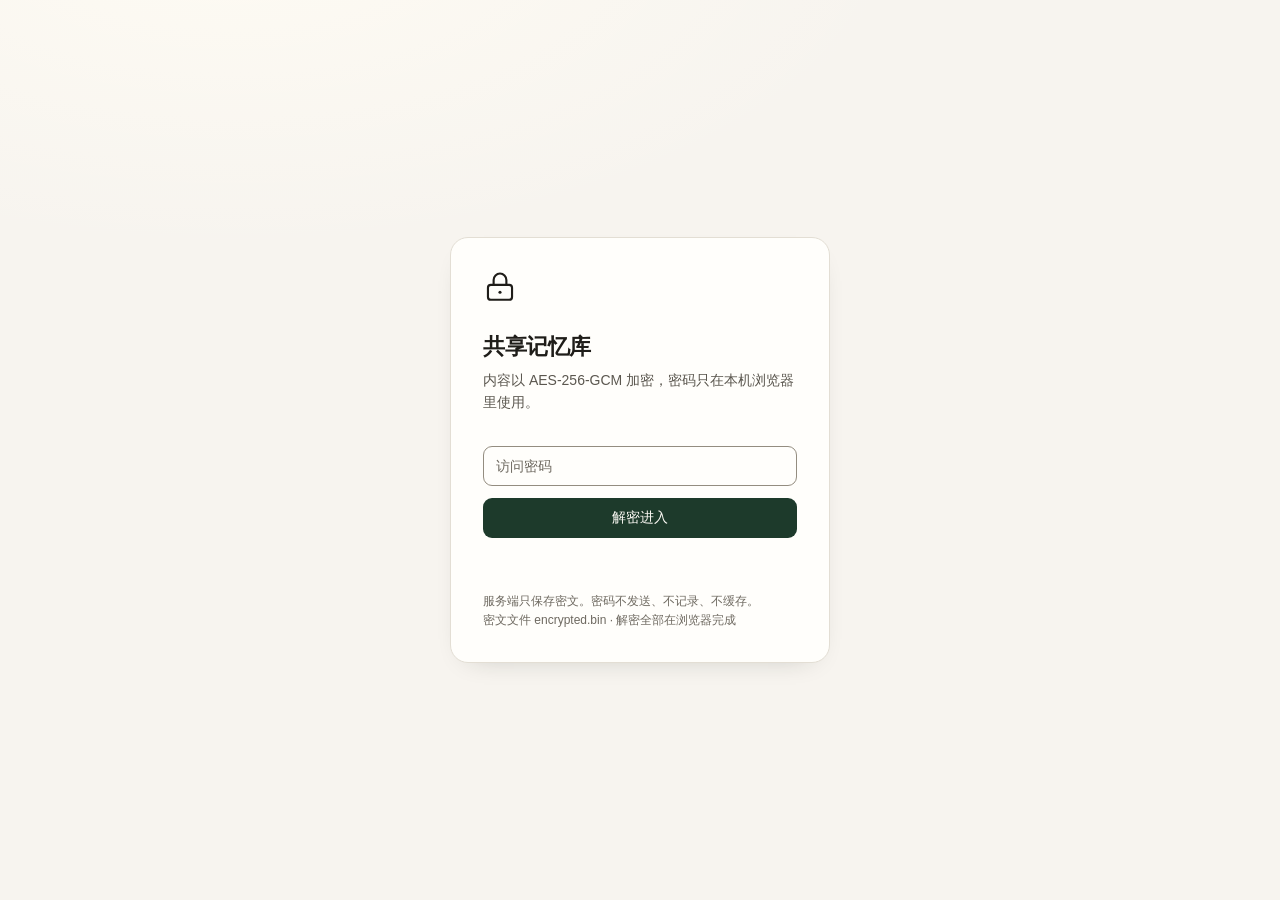
==== commit ce9a8504: "portal update 2026-11-11 15:34 UTC" ====
--- a/index.html
+++ b/index.html
@@ -53,6 +53,13 @@
         <path d="M7.5 10.5V7a4.5 4.5 0 0 1 9 0v3.5"/>
       </svg>
       <span class="brand-word">脉络<span class="brand-sub">记忆库 · 个人工作台</span></span>
+      <button class="rail-collapse" id="railToggle" aria-expanded="true"
+              aria-controls="railNav" aria-label="收起侧边栏" title="收起侧边栏">
+        <svg viewBox="0 0 24 24" fill="none" stroke="currentColor" stroke-width="1.6"
+             stroke-linecap="round" stroke-linejoin="round" aria-hidden="true">
+          <path d="M14.5 6.5L9 12l5.5 5.5"/>
+        </svg>
+      </button>
     </div>
 
     <nav class="rail-nav" id="railNav" aria-label="分区"></nav>
@@ -110,7 +117,9 @@
     <section class="view" id="view-knowledge"></section>
     <section class="view" id="view-requests"></section>
     <section class="view" id="view-usage"></section>
+    <section class="view" id="view-cloud"></section>
     <section class="view" id="view-disk"></section>
+    <section class="view" id="view-agents"></section>
     <section class="view" id="view-graph">
       <div class="graph-toolbar"><div class="graph-filters" id="graphFilters" aria-label="关系类型"></div><button class="ghost-btn" id="motionBtn" aria-pressed="false">静态模式</button></div>
       <p class="sec-note">关系来自笔记里的显式双链和明确关联。没有依据的内容不会被自动连线。</p>
--- a/styles.css
+++ b/styles.css
@@ -51,6 +51,19 @@
   --font: "Segoe UI Variable", -apple-system, BlinkMacSystemFont, "Segoe UI",
           "PingFang SC", "Microsoft YaHei UI", sans-serif;
   --mono: ui-monospace, "SF Mono", "Cascadia Mono", Menlo, Consolas, monospace;
+  --font-serif: "Source Han Serif SC", "Noto Serif CJK SC", "Songti SC",
+                "SimSun", Georgia, serif;
+
+  /* C 的卡片层次：主卡 / 暖卡 / 阴影 */
+  --radius-bento: 18px;
+  --card-primary: #18231c;
+  --card-primary-ink: #eef4ef;
+  --card-primary-muted: #9fb0a4;
+  --card-primary-faint: #7f9185;
+  --card-primary-signal: #8fd6ad;
+  --card-warm: #f7f2e7;
+  --card-warm-border: #e7ddcb;
+  --card-shadow: 0 10px 28px -20px rgba(24, 33, 27, .32);
 
   /* 字号 6 档（hero 是概览首屏那句话，按视口缩放） */
   --fs-display: 28px;
@@ -71,6 +84,7 @@
   --sp-7: 48px;
 
   --rail: 236px;
+  --rail-collapsed: 64px;
   --pad: var(--sp-7);
 }
 
@@ -101,6 +115,15 @@
   --warn-soft: #2b2418;
 
   --danger: #f08a7e;
+
+  --card-primary: #1a2620;
+  --card-primary-ink: #eef4ef;
+  --card-primary-muted: #9fb0a4;
+  --card-primary-faint: #7f9185;
+  --card-primary-signal: #8fd6ad;
+  --card-warm: #221d15;
+  --card-warm-border: #3a3122;
+  --card-shadow: none;
 }
 
 * { margin: 0; padding: 0; box-sizing: border-box; }
@@ -253,6 +276,52 @@
   font-weight: 600;
   letter-spacing: -0.01em;
 }
+/* 收起按钮要挤在同一行，品牌文字必须可压缩，否则按钮被顶出侧栏 */
+.rail-brand .brand-word { min-width: 0; flex: 1 1 auto; }
+.rail-brand .brand-sub { white-space: nowrap; }
+
+/* 收起按钮：只换 grid 的列宽，不做宽度动画——grid-template-columns 过渡在
+   各浏览器表现不一致，宁可直接跳。手机端 .rail-brand 本来就是隐藏的，
+   所以这个按钮窄屏下自然不出现（横向导航没有「收起」的意义）。 */
+.rail-collapse {
+  margin-left: auto;
+  flex-shrink: 0;
+  width: 26px;
+  height: 26px;
+  display: grid;
+  place-items: center;
+  padding: 0;
+  border: 1px solid var(--border);
+  border-radius: var(--radius-chip);
+  background: var(--surface);
+  color: var(--muted);
+  cursor: pointer;
+}
+.rail-collapse svg { width: 14px; height: 14px; transition: transform .16s ease; }
+.rail-collapse:hover { background: var(--active); color: var(--text); }
+.rail-collapse:focus-visible { outline: 2px solid var(--signal); outline-offset: 2px; }
+
+#app.rail-collapsed { grid-template-columns: var(--rail-collapsed) minmax(0, 1fr); }
+/* 64px 宽塞不下「图标 + 按钮」一行，改成竖排：上面是标识，下面是展开按钮 */
+.rail-collapsed .rail-brand { flex-direction: column; gap: 8px; padding: 0 0 4px; }
+.rail-collapsed .rail-brand .brand-word { display: none; }
+.rail-collapsed .rail-collapse { margin-left: 0; }
+.rail-collapsed .rail-collapse svg { transform: rotate(180deg); }
+.rail-collapsed .rail-item { justify-content: center; padding: 0 8px; }
+/* 文字视觉隐藏，但保留在无障碍树里：display:none 会让读屏也读不到，
+   收起后就成了 6 个没有名字的按钮。 */
+.rail-collapsed .rail-item span {
+  position: absolute;
+  width: 1px;
+  height: 1px;
+  overflow: hidden;
+  clip-path: inset(50%);
+  white-space: nowrap;
+}
+.rail-collapsed .rail-foot { align-items: center; padding: 16px 0 0; }
+.rail-collapsed .rail-foot .kbd-hint,
+.rail-collapsed .rail-foot .theme-toggle span { display: none; }
+.rail-collapsed .rail-foot .theme-toggle { justify-content: center; }
 
 .rail-nav { display: flex; flex-direction: column; gap: 4px; }
 
@@ -2342,6 +2411,7 @@
   border-top: 1px solid var(--rule);
 }
 .disk-hint { font-size: var(--fs-micro); color: var(--faint); line-height: 1.5; flex: 1 1 240px; }
+.disk-hint a { color: inherit; text-decoration: underline; }
 
 .primary-btn {
   padding: 8px 16px;
@@ -2353,6 +2423,7 @@
 }
 .primary-btn:hover { opacity: .88; }
 .primary-btn:disabled { opacity: .45; cursor: default; }
+a.primary-btn { display: inline-flex; align-items: center; text-decoration: none; }
 
 @media (max-width: 640px) {
   .disk-tiers { grid-template-columns: repeat(auto-fit, minmax(120px, 1fr)); }
@@ -2564,3 +2635,1013 @@
   .table-wrap td { display: block; padding: 0 var(--sp-4); border-bottom: 0; }
   .table-wrap td:empty { display: none; }
 }
+
+/* ---------- 协作：并发时间线 ---------- */
+/* 颜色只用来标「正在跑」，运行时就靠 DSH / CC 的文字标签区分。
+   时间条本身是中性色，因为这一屏要读的是「位置和重叠」，不是分类。 */
+.ag-stats {
+  display: flex;
+  gap: var(--sp-6);
+  margin: var(--sp-2) 0 var(--sp-4);
+  flex-wrap: wrap;
+}
+.ag-stat { display: flex; flex-direction: column; gap: var(--sp-1); }
+.ag-stat b { font-size: var(--fs-title); font-weight: 600; line-height: 1.15; }
+.ag-stat span { font-size: var(--fs-micro); color: var(--faint); }
+
+.ag-card {
+  border: 1px solid var(--border);
+  border-radius: var(--radius-card);
+  background: var(--surface);
+  padding: var(--sp-3) var(--sp-4);
+  margin-bottom: var(--sp-3);
+}
+.ag-head { display: flex; gap: var(--sp-2); align-items: baseline; flex-wrap: wrap; }
+.ag-head h3 { margin: 0; font-size: var(--fs-body); font-weight: 600; }
+.ag-meta { color: var(--faint); font-size: var(--fs-micro); }
+
+/* 调度树：父代理在上，子代理缩进；连线只表示「谁派了谁」 */
+.ag-tree { margin-top: var(--sp-3); }
+.ag-bot {
+  position: relative;
+  border: 1px solid var(--border);
+  border-radius: var(--radius-card);
+  background: var(--ground);
+  padding: var(--sp-2) var(--sp-3);
+}
+.ag-bot.root { background: var(--raised); }
+.ag-bot-head { display: flex; align-items: baseline; gap: var(--sp-2); flex-wrap: wrap; }
+.ag-bot-head b { font-size: var(--fs-small); font-weight: 600; }
+.ag-role { font-size: var(--fs-micro); color: var(--faint); }
+.ag-bot-meta { margin-left: auto; font-size: var(--fs-micro); color: var(--faint); }
+.ag-bot-task {
+  margin: var(--sp-1) 0 0;
+  font-size: var(--fs-small);
+  color: var(--muted);
+  line-height: 1.6;
+  overflow-wrap: anywhere;
+}
+.ag-dot {
+  display: inline-block;
+  width: 6px;
+  height: 6px;
+  border-radius: 999px;
+  background: var(--faint);
+  margin-right: var(--sp-1);
+  vertical-align: middle;
+}
+.ag-dot.on { background: var(--signal); }
+
+/* 状态图：四个点用线连起来，走到哪一段一眼可见 */
+.ag-flow {
+  display: grid;
+  grid-template-columns: repeat(4, 1fr);
+  max-width: 520px;
+  list-style: none;
+  margin: var(--sp-2) 0 0;
+  padding: 0;
+  text-align: center;
+}
+.ag-flow li { position: relative; padding-top: var(--sp-4); }
+.ag-flow li::before {
+  content: "";
+  position: absolute;
+  top: 2px;
+  left: 50%;
+  margin-left: -4px;
+  width: 8px;
+  height: 8px;
+  border-radius: 999px;
+  background: var(--border);
+}
+.ag-flow li::after {
+  content: "";
+  position: absolute;
+  top: 5px;
+  left: calc(50% + 8px);
+  right: calc(-50% + 8px);
+  border-top: 1px solid var(--border);
+}
+.ag-flow li:last-child::after { display: none; }
+.ag-flow li.done::before,
+.ag-flow li.live::before { background: var(--signal); }
+.ag-flow li.link::after { border-color: var(--signal); }
+.ag-flow li.live::before { box-shadow: 0 0 0 3px var(--signal-soft); }
+.ag-ph { display: block; font-size: var(--fs-micro); color: var(--text); }
+.ag-pt {
+  display: block;
+  font-size: var(--fs-micro);
+  color: var(--faint);
+  font-variant-numeric: tabular-nums;
+}
+
+.ag-branch {
+  position: relative;
+  margin: var(--sp-2) 0 0 var(--sp-5);
+  padding-left: var(--sp-4);
+  border-left: 1px solid var(--border);
+  display: flex;
+  flex-direction: column;
+  gap: var(--sp-2);
+}
+/* 从父代理卡片底下伸出一小段，接到分支的竖线上 */
+.ag-branch::before {
+  content: "";
+  position: absolute;
+  left: -1px;
+  top: calc(-1 * var(--sp-2));
+  height: var(--sp-2);
+  border-left: 1px solid var(--border);
+}
+.ag-branch > .ag-bot::before {
+  content: "";
+  position: absolute;
+  left: calc(-1 * var(--sp-4));
+  top: var(--sp-4);
+  width: var(--sp-4);
+  border-top: 1px solid var(--border);
+}
+.ag-more { margin-top: var(--sp-2); }
+.ag-more summary { cursor: pointer; font-size: var(--fs-micro); color: var(--faint); }
+.ag-more .ag-k { margin-top: var(--sp-2); }
+.ag-k { font-size: var(--fs-micro); color: var(--faint); }
+.ag-v {
+  margin: 0;
+  font-size: var(--fs-small);
+  line-height: 1.6;
+  color: var(--text);
+  overflow-wrap: anywhere;
+}
+.ag-none { color: var(--faint); }
+
+@media (max-width: 760px) {
+  .ag-branch { margin-left: var(--sp-3); padding-left: var(--sp-3); }
+  .ag-branch > .ag-bot::before { left: calc(-1 * var(--sp-3)); width: var(--sp-3); }
+  .ag-bot-meta { margin-left: 0; }
+  .ag-flow { text-align: left; }
+}
+
+.ag-single { margin-top: var(--sp-4); }
+.ag-single summary { cursor: pointer; color: var(--muted); font-size: var(--fs-small); }
+.ag-single-list { display: flex; flex-wrap: wrap; gap: var(--sp-1); margin-top: var(--sp-2); }
+.ag-single-list span {
+  border: 1px solid var(--border);
+  border-radius: 999px;
+  padding: var(--sp-1) var(--sp-2);
+  font-size: var(--fs-micro);
+  color: var(--muted);
+}
+
+
+/* 蒸馏知识卡片（2026-10-31：正文 5W1H 进卡片，不再只有索引表一行） */
+.kn-grid { display: grid; grid-template-columns: repeat(auto-fill, minmax(320px, 1fr)); gap: 16px; margin-top: 16px; }
+.kn-card { border: 1px solid var(--border); border-radius: var(--radius-card); background: var(--surface); padding: 16px 16px 12px; }
+.kn-head { display: flex; align-items: center; gap: 8px; flex-wrap: wrap; margin-bottom: 8px; }
+.kn-chip { font-size: var(--fs-micro); padding: 1px 8px; border-radius: 999px; background: var(--raised); color: var(--muted); }
+.kn-chip-dim { background: transparent; border: 1px solid var(--border); color: var(--faint); }
+.kn-head time { margin-left: auto; font-size: var(--fs-micro); color: var(--faint); font-variant-numeric: tabular-nums; }
+.kn-card h3 { font-size: var(--fs-body); line-height: 1.5; margin: 0 0 8px; font-weight: 600; }
+.kn-what { font-size: var(--fs-body); line-height: 1.6; color: var(--text); margin: 0 0 8px; }
+.kn-more { margin-top: 8px; border-top: 1px dashed var(--rule); padding-top: 8px; }
+.kn-more summary { cursor: pointer; font-size: var(--fs-small); color: var(--control); list-style: none; }
+.kn-more summary::-webkit-details-marker { display: none; }
+.kn-more summary::before { content: "＋ "; }
+.kn-more[open] summary::before { content: "− "; }
+.kn-more p { margin: 8px 0 0; font-size: var(--fs-small); line-height: 1.6; color: var(--muted); white-space: pre-wrap; }
+@media (max-width: 640px) { .kn-grid { grid-template-columns: 1fr; } }
+
+
+/* ============================================================
+   2026-10-31 V3：B 的排版 + C 的卡片层次
+   只改外观，不动数据、交互、路由；深浅色沿用 data-theme。
+   ============================================================ */
+
+/* B：页头与首屏用衬线标题，正文仍是无衬线 */
+.page-head h1 {
+  font-family: var(--font-serif);
+  font-weight: 600;
+  letter-spacing: -0.02em;
+}
+.welcome h2 {
+  font-family: var(--font-serif);
+  font-weight: 600;
+  letter-spacing: -0.02em;
+}
+
+/* 首屏右边 = C 的主卡 */
+.pulse-panel {
+  background: var(--card-primary);
+  color: var(--card-primary-ink);
+  border: 1px solid rgba(255, 255, 255, .08);
+  border-radius: var(--radius-bento);
+  padding: var(--sp-5);
+  box-shadow: var(--card-shadow);
+  display: flex;
+  flex-direction: column;
+  justify-content: space-between;
+  gap: var(--sp-4);
+}
+.pulse-panel .pulse-top { color: var(--card-primary-muted); }
+.pulse-panel .pulse-date { color: var(--card-primary-faint); }
+.pulse-panel .status-dot {
+  background: var(--card-primary-signal);
+  box-shadow: 0 0 0 4px color-mix(in srgb, var(--card-primary-signal) 18%, transparent);
+}
+.pulse-panel .metric { border-left-color: rgba(255, 255, 255, .14); }
+.pulse-panel .metric b { color: var(--card-primary-ink); }
+.pulse-panel .m-label { color: var(--card-primary-muted); }
+.pulse-panel .m-sub { color: var(--card-primary-faint); }
+.pulse-panel .pulse-foot {
+  color: var(--card-primary-muted);
+  border-top-color: rgba(255, 255, 255, .14);
+}
+.pulse-panel .pulse-foot span { color: var(--card-primary-signal); }
+
+/* 首屏左文右卡：卡片和文字同高，不再是一条左线 */
+.welcome {
+  grid-template-columns: minmax(0, 1.2fr) 420px;
+  gap: var(--sp-6);
+  align-items: stretch;
+}
+
+/* C：待办白卡、最新留档暖卡、思考轨迹白卡 */
+.overview-grid {
+  grid-template-columns: minmax(0, 1.8fr) minmax(0, 1fr);
+  gap: var(--sp-4);
+  padding: var(--sp-4) 0 var(--sp-5);
+  align-items: start;
+}
+.overview-focus,
+.overview-latest,
+.overview-stream {
+  background: var(--surface);
+  border: 1px solid var(--border);
+  border-radius: var(--radius-bento);
+  padding: var(--sp-5);
+  box-shadow: var(--card-shadow);
+}
+.overview-latest {
+  background: var(--card-warm);
+  border-color: var(--card-warm-border);
+}
+.overview-stream { margin-top: var(--sp-4); }
+
+/* 卡片内部不再重复画外框线 */
+.overview-focus .intents { border-top: 0; }
+.overview-focus .intent { padding: var(--sp-3) 0; }
+.overview-focus .intent:last-child { border-bottom: 0; padding-bottom: 0; }
+.overview-latest .latest-conversation { border-top: 0; border-bottom: 0; }
+.overview-stream .facts { border-top: 0; }
+.overview-stream .fact { padding: var(--sp-3) 0; }
+.overview-stream .fact:last-child { border-bottom: 0; padding-bottom: 0; }
+
+/* 其他视图的卡片沿用同一圆角，列表仍保持轻 */
+.belief, .kn-card, .proj, .board-col, .work-stats {
+  border-radius: var(--radius-bento);
+}
+
+@media (max-width: 760px) {
+  .welcome {
+    grid-template-columns: 1fr;
+    gap: var(--sp-5);
+    padding: var(--sp-5) 0;
+  }
+  .pulse-panel { padding: var(--sp-4); }
+  .overview-grid {
+    gap: var(--sp-4);
+    padding: var(--sp-4) 0;
+  }
+  .overview-focus,
+  .overview-latest,
+  .overview-stream { padding: var(--sp-4); }
+  .overview-stream { margin-top: var(--sp-4); }
+}
+
+
+/* ============================================================
+   2026-10-31 V4：把 B 的排版 + C 的卡片层次铺到全部视图
+   仍然只加一层样式；数据、路由、交互都不动。
+   卡片次序：深色主卡 → 白卡 → 米色强调卡。
+   ============================================================ */
+
+/* ── 排版：页级小标题与关键数字用衬线，正文保持无衬线 ── */
+.sec-label h2,
+.section-heading h2 {
+  font-family: var(--font-serif);
+  font-size: var(--fs-title);
+  font-weight: 600;
+  letter-spacing: -0.01em;
+}
+.sec-label.sec-sub h3,
+.sec-label h3 {
+  font-family: var(--font-serif);
+  font-size: var(--fs-section);
+  font-weight: 600;
+  letter-spacing: -0.01em;
+}
+.work-stats b,
+.usage-n,
+.disk-tier-n,
+.ag-stat b,
+.profile-cell .val,
+.pulse-panel .metric b {
+  font-family: var(--font-serif);
+}
+.fact-date,
+.kn-head time {
+  font-family: var(--mono);
+}
+
+/* ── 工具条：一张轻卡，不再是一条下划线 ── */
+.toolbar {
+  padding: var(--sp-3) var(--sp-4);
+  margin-bottom: var(--sp-5);
+  border: 1px solid var(--border);
+  border-radius: var(--radius-bento);
+  background: var(--surface);
+  box-shadow: var(--card-shadow);
+}
+.toolbar .search-btn {
+  background: var(--raised);
+  border-color: transparent;
+}
+.toolbar .search-btn:hover {
+  background: var(--surface);
+  border-color: var(--control);
+}
+/* 关系和协作页没有全局搜索，工具条只剩一个空壳 */
+body[data-view="graph"] .toolbar,
+body[data-view="agents"] .toolbar { display: none; }
+
+/* ── 项目：四个指标各自成卡，第一张深色、第二张米色 ── */
+.work-stats {
+  gap: var(--sp-4);
+  background: transparent;
+  border: 0;
+  border-radius: 0;
+  overflow: visible;
+  margin-bottom: var(--sp-6);
+}
+.work-stats .stat {
+  border: 1px solid var(--border);
+  border-radius: var(--radius-bento);
+  padding: var(--sp-5);
+  box-shadow: var(--card-shadow);
+  justify-content: flex-end;
+}
+.work-stats .stat:first-child {
+  background: var(--card-primary);
+  border-color: rgba(255, 255, 255, .08);
+}
+.work-stats .stat:first-child b { color: var(--card-primary-ink); }
+.work-stats .stat:first-child span { color: var(--card-primary-muted); }
+.work-stats .stat:nth-child(2) {
+  background: var(--card-warm);
+  border-color: var(--card-warm-border);
+}
+
+.board { gap: var(--sp-4); }
+.board-col {
+  border-radius: var(--radius-bento);
+  padding: var(--sp-4);
+  box-shadow: var(--card-shadow);
+}
+.board-col .intents {
+  background: transparent;
+  border: 0;
+  border-radius: 0;
+  padding: 0;
+  box-shadow: none;
+}
+.board-col .intent:last-child { border-bottom: 0; }
+
+.proj {
+  border-radius: var(--radius-bento);
+  padding: var(--sp-5);
+  box-shadow: var(--card-shadow);
+}
+/* 有卡点的项目用米色纸，扫一眼就知道哪几张要停一下 */
+.proj:has(.proj-line.warn) {
+  background: var(--card-warm);
+  border-color: var(--card-warm-border);
+}
+.claim {
+  border-radius: var(--radius-bento);
+  padding: var(--sp-4);
+  box-shadow: var(--card-shadow);
+}
+.runs {
+  border-radius: var(--radius-bento);
+  box-shadow: var(--card-shadow);
+}
+.run { padding: var(--sp-3) var(--sp-4); }
+
+/* ── 记忆：整条时间线装进一张白卡 ── */
+.facts {
+  background: var(--surface);
+  border: 1px solid var(--border);
+  border-radius: var(--radius-bento);
+  padding: 0 var(--sp-5);
+  box-shadow: var(--card-shadow);
+}
+.fact {
+  grid-template-columns: 104px minmax(0, 1fr) auto;
+  padding: var(--sp-4) 0;
+}
+.facts .fact:last-child { border-bottom: 0; }
+/* 概览里已经在外层卡片内，不能再套一层 */
+.overview-stream .facts {
+  background: transparent;
+  border: 0;
+  border-radius: 0;
+  padding: 0;
+  box-shadow: none;
+}
+
+/* ── 认知：一格一卡，第一张米色做锚点 ── */
+.beliefs {
+  gap: var(--sp-4);
+  background: transparent;
+  border: 0;
+  border-radius: 0;
+  overflow: visible;
+}
+.belief {
+  border: 1px solid var(--border);
+  border-radius: var(--radius-bento);
+  padding: var(--sp-5);
+  box-shadow: var(--card-shadow);
+  transition: border-color .15s ease, box-shadow .15s ease, transform .15s ease;
+}
+.belief:hover {
+  border-color: var(--control);
+  transform: translateY(-1px);
+}
+.beliefs .belief:first-child {
+  background: var(--card-warm);
+  border-color: var(--card-warm-border);
+}
+
+/* ── 待办：每组一张卡 ── */
+.intents {
+  background: var(--surface);
+  border: 1px solid var(--border);
+  border-radius: var(--radius-bento);
+  padding: 0 var(--sp-5);
+  box-shadow: var(--card-shadow);
+}
+.intent { padding: var(--sp-4) 0; }
+.intents .intent:last-child { border-bottom: 0; }
+.overview-focus .intents {
+  background: transparent;
+  border: 0;
+  border-radius: 0;
+  padding: 0;
+  box-shadow: none;
+}
+
+/* ── 知识：卡片与表格同一套圆角 ── */
+.kn-grid {
+  gap: var(--sp-4);
+  align-items: start;
+}
+.kn-card {
+  border-radius: var(--radius-bento);
+  padding: var(--sp-5);
+  box-shadow: var(--card-shadow);
+  transition: border-color .15s ease, box-shadow .15s ease, transform .15s ease;
+}
+.kn-card:hover {
+  border-color: var(--control);
+  transform: translateY(-1px);
+}
+.kn-grid .kn-card:first-child {
+  background: var(--card-warm);
+  border-color: var(--card-warm-border);
+}
+.table-wrap {
+  border-radius: var(--radius-bento);
+  box-shadow: var(--card-shadow);
+}
+
+/* ── 要求：搜索条与每天的记录各成一张卡 ── */
+.req-bar {
+  padding: var(--sp-3) var(--sp-4);
+  border: 1px solid var(--border);
+  border-radius: var(--radius-bento);
+  background: var(--surface);
+  box-shadow: var(--card-shadow);
+}
+.req-bar input { background: var(--raised); }
+.req-day {
+  margin: 0 0 var(--sp-4);
+  padding: var(--sp-2) var(--sp-5) var(--sp-3);
+  border: 1px solid var(--border);
+  border-radius: var(--radius-bento);
+  background: var(--surface);
+  box-shadow: var(--card-shadow);
+}
+.req-day-head {
+  padding: var(--sp-3) 0 var(--sp-2);
+  margin: 0 0 var(--sp-1);
+}
+.req-row { padding: var(--sp-3) 0; }
+/* 行末说明原来靠负 margin 贴住列表，现在列表是卡片，改回正常间距 */
+.req-tip { margin-top: var(--sp-4); }
+
+/* ── 使用：第一张指标深色，条形图与技能各一张卡 ── */
+.usage-stats { gap: var(--sp-4); }
+.usage-stat {
+  border-radius: var(--radius-bento);
+  padding: var(--sp-5);
+  box-shadow: var(--card-shadow);
+}
+.usage-stat:first-child {
+  background: var(--card-primary);
+  border-color: rgba(255, 255, 255, .08);
+}
+.usage-stat:first-child .usage-n,
+.usage-stat:first-child .usage-k { color: var(--card-primary-ink); }
+.usage-stat:first-child .usage-h { color: var(--card-primary-muted); }
+.usage-bars {
+  padding: var(--sp-5);
+  border: 1px solid var(--border);
+  border-radius: var(--radius-bento);
+  background: var(--surface);
+  box-shadow: var(--card-shadow);
+}
+/* 原来 --series-1 只在关系图容器里定义，这里取不到值，条形整条都是底色 */
+.usage-track { background: var(--raised); }
+.usage-fill { background: var(--signal); }
+.usage-skills {
+  padding: var(--sp-4);
+  border: 1px solid var(--border);
+  border-radius: var(--radius-bento);
+  background: var(--surface);
+  box-shadow: var(--card-shadow);
+}
+.usage-sessions {
+  border: 1px solid var(--border);
+  border-radius: var(--radius-bento);
+  box-shadow: var(--card-shadow);
+}
+.usage-row { padding: var(--sp-3) var(--sp-5); }
+.usage-bars + .sec-note,
+.usage-skills + .sec-note { margin-top: var(--sp-3); }
+
+/* ── 磁盘：卷、分档、摘要都按卡片排 ── */
+.disk-vols { gap: var(--sp-4); }
+.disk-vol {
+  padding: var(--sp-5);
+  border: 1px solid var(--border);
+  border-radius: var(--radius-bento);
+  background: var(--surface);
+  box-shadow: var(--card-shadow);
+}
+.disk-tiers { gap: var(--sp-4); }
+.disk-tier {
+  border-radius: var(--radius-bento);
+  padding: var(--sp-5);
+  box-shadow: var(--card-shadow);
+}
+.disk-summary {
+  background: var(--card-warm);
+  border: 1px solid var(--card-warm-border);
+  border-radius: var(--radius-bento);
+  padding: var(--sp-4);
+}
+.disk-empty {
+  background: var(--surface);
+  border-radius: var(--radius-bento);
+}
+
+/* ── 协作：指标第一张深色，每条链一张卡 ── */
+.ag-stats { gap: var(--sp-4); }
+.ag-stat {
+  flex: 1 1 0;
+  padding: var(--sp-4) var(--sp-5);
+  border: 1px solid var(--border);
+  border-radius: var(--radius-bento);
+  background: var(--surface);
+  box-shadow: var(--card-shadow);
+}
+.ag-stat:first-child {
+  background: var(--card-primary);
+  border-color: rgba(255, 255, 255, .08);
+}
+.ag-stat:first-child b { color: var(--card-primary-ink); }
+.ag-stat:first-child span { color: var(--card-primary-muted); }
+.ag-card {
+  border-radius: var(--radius-bento);
+  padding: var(--sp-4);
+  box-shadow: var(--card-shadow);
+}
+
+/* ── 关系：画布与说明拆成两张卡，说明用米色纸 ── */
+.graph-explorer {
+  border: 1px solid var(--border);
+  border-radius: var(--radius-bento);
+  background: var(--surface);
+  padding: var(--sp-4) var(--sp-5);
+  gap: var(--sp-5);
+  box-shadow: var(--card-shadow);
+}
+.graph-detail {
+  align-self: start;
+  border: 1px solid var(--card-warm-border);
+  border-radius: var(--radius-bento);
+  background: var(--card-warm);
+  padding: var(--sp-5);
+  margin: var(--sp-4) 0;
+}
+/* 节点文字的描边光晕原来取页面底色，进卡后要跟着卡片底色走 */
+.graph-explorer .graph-node text { stroke: var(--surface); }
+.graph-explorer .graph-node-ring { fill: var(--surface); }
+.graph-list { padding: var(--sp-3) 0; }
+
+/* ── 浮层：项目抽屉与命令面板沿用同一张纸 ── */
+.palette-box { border-radius: var(--radius-bento); }
+.drawer-panel h2 { font-family: var(--font-serif); font-weight: 600; }
+.w5 { border-radius: var(--radius-bento); }
+.profile { border-radius: var(--radius-bento); }
+
+/* ── 锁屏：同一张纸 ── */
+.lock-panel {
+  max-width: 380px;
+  padding: var(--sp-6);
+  border: 1px solid var(--border);
+  border-radius: var(--radius-bento);
+  background: var(--surface);
+  box-shadow: var(--card-shadow);
+}
+.lock-panel h1 { font-family: var(--font-serif); }
+
+/* ── 手机端：卡片留白收一档，网格不挤 ── */
+@media (max-width: 760px) {
+  .toolbar {
+    padding: var(--sp-3);
+    margin-bottom: var(--sp-4);
+  }
+  /* 桌面版的 1.8fr / 1fr 会盖住更早的窄屏规则，这里重新压回单列 */
+  .overview-grid { grid-template-columns: minmax(0, 1fr); }
+  /* 事实行在手机上三段并排必然挤：日期、正文、来源改成上下排 */
+  .fact {
+    grid-template-columns: minmax(0, 1fr);
+    gap: var(--sp-2);
+  }
+  .fact-date { padding-top: 0; }
+  .fact-side { padding-top: 0; flex-wrap: wrap; }
+  .work-stats { gap: var(--sp-3); }
+  .work-stats .stat { padding: var(--sp-4); }
+  .facts { padding: 0 var(--sp-4); }
+  .beliefs { gap: var(--sp-3); }
+  .belief { padding: var(--sp-4); }
+  .intents { padding: 0 var(--sp-4); }
+  .proj { padding: var(--sp-4); }
+  .req-bar { padding: var(--sp-3); }
+  .req-day { padding: var(--sp-2) var(--sp-4) var(--sp-3); }
+  .usage-stat,
+  .usage-bars,
+  .usage-skills { padding: var(--sp-4); }
+  .usage-row { padding: var(--sp-3) var(--sp-4); }
+  .kn-card { padding: var(--sp-4); }
+  .disk-vol,
+  .disk-tier { padding: var(--sp-4); }
+  .ag-stat { padding: var(--sp-4); }
+  /* 四个指标在 390px 里一排会挤成竖排字，改成两列 */
+  .ag-stats {
+    display: grid;
+    grid-template-columns: repeat(2, minmax(0, 1fr));
+  }
+  .graph-explorer { padding: var(--sp-3); }
+  .graph-detail {
+    margin: var(--sp-3) 0 0;
+    padding: var(--sp-4);
+  }
+  .lock-panel { padding: var(--sp-5); }
+}
+
+/* ============================================================
+   五、首页用量（V5 · 2026-11-01）
+   数据来自 token-lens 的本机账本（tools/token_stats.py 出快照），
+   视觉沿用 V4 纸感 Bento：深色主卡放总量，暖卡放缓存命中，
+   白卡放金额与输入输出。不放项目路径——账本里有，公开门户不该有。
+   ============================================================ */
+.overview-tokens { margin-bottom: var(--sp-6); }
+
+.token-board {
+  display: grid;
+  grid-template-columns: minmax(0, 1fr) minmax(0, 2fr);
+  gap: var(--sp-4);
+  margin-bottom: var(--sp-4);
+}
+
+.token-hero {
+  display: flex;
+  flex-direction: row;
+  align-items: stretch;
+  gap: var(--sp-4);
+  padding: var(--sp-5);
+  border: 1px solid rgba(255, 255, 255, .08);
+  border-radius: var(--radius-bento);
+  background: var(--card-primary);
+  color: var(--card-primary-ink);
+}
+
+.token-k {
+  font-size: var(--fs-small);
+  color: var(--muted);
+  line-height: 1.5;
+}
+
+.token-hero-main,
+.token-hero-today {
+  display: flex;
+  flex-direction: column;
+  gap: var(--sp-2);
+}
+
+.token-hero-main { flex: 1 1 auto; min-width: 0; }
+
+/* 当天量挨着 30 天总量放，用一条细线隔开：一个是区间，一个是此刻 */
+.token-hero-today {
+  flex: 0 0 auto;
+  padding-left: var(--sp-4);
+  border-left: 1px solid rgba(255, 255, 255, .12);
+}
+
+.token-hero .token-k { color: var(--card-primary-muted); }
+
+.token-today {
+  font-family: var(--font-serif);
+  font-size: var(--fs-title);
+  font-weight: 600;
+  line-height: 1.15;
+  letter-spacing: -0.01em;
+  color: var(--card-primary-signal);
+}
+
+.token-big {
+  font-family: var(--font-serif);
+  font-size: var(--fs-display);
+  font-weight: 600;
+  line-height: 1.15;
+  letter-spacing: -0.01em;
+}
+
+.token-sub {
+  font-size: var(--fs-small);
+  color: var(--card-primary-muted);
+  line-height: 1.5;
+}
+
+.token-kpis {
+  display: grid;
+  grid-template-columns: repeat(3, minmax(0, 1fr));
+  gap: var(--sp-4);
+}
+
+.token-kpi {
+  display: flex;
+  flex-direction: column;
+  gap: var(--sp-2);
+  padding: var(--sp-5);
+  border: 1px solid var(--border);
+  border-radius: var(--radius-bento);
+  background: var(--surface);
+  box-shadow: var(--card-shadow);
+}
+
+.token-kpi.warm {
+  background: var(--card-warm);
+  border-color: var(--card-warm-border);
+}
+
+.token-v {
+  font-family: var(--font-serif);
+  font-size: var(--fs-title);
+  font-weight: 600;
+  line-height: 1.15;
+  letter-spacing: -0.01em;
+}
+
+.token-note {
+  font-size: var(--fs-micro);
+  color: var(--muted);
+  line-height: 1.5;
+}
+
+.token-mix {
+  display: grid;
+  grid-template-columns: minmax(0, 1.7fr) minmax(0, 1fr);
+  gap: var(--sp-4);
+}
+
+.token-trend {
+  display: flex;
+  flex-direction: column;
+  padding: var(--sp-5);
+  border: 1px solid var(--border);
+  border-radius: var(--radius-bento);
+  background: var(--surface);
+  box-shadow: var(--card-shadow);
+}
+
+.token-mix-head {
+  display: flex;
+  justify-content: space-between;
+  margin-bottom: var(--sp-4);
+  font-size: var(--fs-micro);
+  color: var(--muted);
+}
+
+.token-chart {
+  display: flex;
+  gap: var(--sp-2);
+}
+
+/* 刻度用等分三档（峰值 / 一半 / 0），够读数又不至于把图挤满 */
+.token-y {
+  display: flex;
+  flex: 0 0 auto;
+  flex-direction: column;
+  justify-content: space-between;
+  height: 96px;
+  font-family: var(--mono);
+  font-size: var(--fs-micro);
+  color: var(--faint);
+  text-align: right;
+}
+
+.token-plot {
+  flex: 1 1 auto;
+  min-width: 0;
+}
+
+.token-bars {
+  display: flex;
+  align-items: flex-end;
+  gap: var(--sp-1);
+  height: 96px;
+}
+
+.token-bar {
+  flex: 1 1 0;
+  min-width: 4px;
+  height: var(--h, 0%);
+  border-radius: var(--radius-chip) var(--radius-chip) 0 0;
+  background: var(--signal-soft);
+  transition: background .2s ease;
+}
+
+.token-bar:last-child,
+.token-bar:hover { background: var(--signal); }
+
+.token-axis {
+  display: flex;
+  justify-content: space-between;
+  margin-top: var(--sp-2);
+  font-size: var(--fs-micro);
+  font-family: var(--mono);
+  color: var(--faint);
+}
+
+.token-peak {
+  margin-top: var(--sp-3);
+  font-size: var(--fs-micro);
+  color: var(--muted);
+}
+
+.token-src {
+  margin-top: auto;
+  padding-top: var(--sp-3);
+  font-size: var(--fs-micro);
+  color: var(--muted);
+}
+
+.token-model {
+  display: grid;
+  grid-template-columns: minmax(0, 1fr) auto;
+  align-items: center;
+  gap: var(--sp-1) var(--sp-3);
+  padding: var(--sp-2) 0;
+}
+
+.token-model-name {
+  font-size: var(--fs-small);
+  overflow: hidden;
+  text-overflow: ellipsis;
+  white-space: nowrap;
+}
+
+.token-model-num {
+  font-size: var(--fs-micro);
+  font-family: var(--mono);
+  color: var(--muted);
+}
+
+.token-model-bar {
+  grid-column: 1 / -1;
+  height: 4px;
+  border-radius: 999px;
+  background: var(--raised);
+  overflow: hidden;
+}
+
+.token-model-bar i {
+  display: block;
+  width: var(--w, 0%);
+  height: 100%;
+  border-radius: 999px;
+  background: var(--signal);
+}
+
+.token-empty {
+  padding: var(--sp-4) 0;
+  font-size: var(--fs-small);
+  color: var(--muted);
+}
+
+@media (max-width: 760px) {
+  .token-board,
+  .token-mix { grid-template-columns: minmax(0, 1fr); }
+  .token-hero { flex-direction: column; }
+  .token-hero-today {
+    padding-left: 0;
+    padding-top: var(--sp-3);
+    border-left: 0;
+    border-top: 1px solid rgba(255, 255, 255, .12);
+  }
+  .token-y { height: 56px; }
+  .token-kpis { grid-template-columns: minmax(0, 1fr); }
+  .token-hero,
+  .token-kpi,
+  .token-trend { padding: var(--sp-4); }
+  .token-bars { height: 56px; }
+}
+
+/* ===== 云端 API 面板（2026-11-11） ===== */
+.api-spark {
+  display: flex;
+  align-items: flex-end;
+  gap: 4px;
+  padding: 12px var(--sp-4);
+  background: var(--card);
+  border: 1px solid var(--rule);
+  border-radius: var(--radius-card);
+  margin: 0 0 14px;
+}
+.api-spark-col {
+  flex: 1;
+  min-width: 0;
+  display: flex;
+  flex-direction: column;
+  align-items: center;
+  justify-content: flex-end;
+  gap: 4px;
+}
+.api-spark-bar {
+  width: 100%;
+  max-width: 22px;
+  min-height: 2px;
+  background: var(--signal);
+  border-radius: 2px 2px 0 0;
+  opacity: .85;
+}
+.api-spark-day {
+  font-size: 10px;
+  line-height: 1;
+  color: var(--ink-3, var(--muted, #777));
+  white-space: nowrap;
+}
+.api-table-wrap {
+  overflow-x: auto;
+  border: 1px solid var(--rule);
+  border-radius: var(--radius-card);
+  background: var(--card);
+}
+.api-table {
+  width: 100%;
+  border-collapse: collapse;
+  font-size: 12.5px;
+  min-width: 620px;
+}
+.api-table th,
+.api-table td {
+  padding: 8px 12px;
+  text-align: left;
+  white-space: nowrap;
+}
+.api-table th {
+  font-weight: 500;
+  color: var(--ink-3, var(--muted, #777));
+  border-bottom: 1px solid var(--rule);
+}
+.api-table td { border-top: 1px solid var(--rule); }
+.api-table tbody tr:first-child td { border-top: 0; }
+.api-table td.num {
+  text-align: right;
+  font-variant-numeric: tabular-nums;
+}
+.api-ok { color: var(--signal); }
+.api-err { color: var(--danger); }
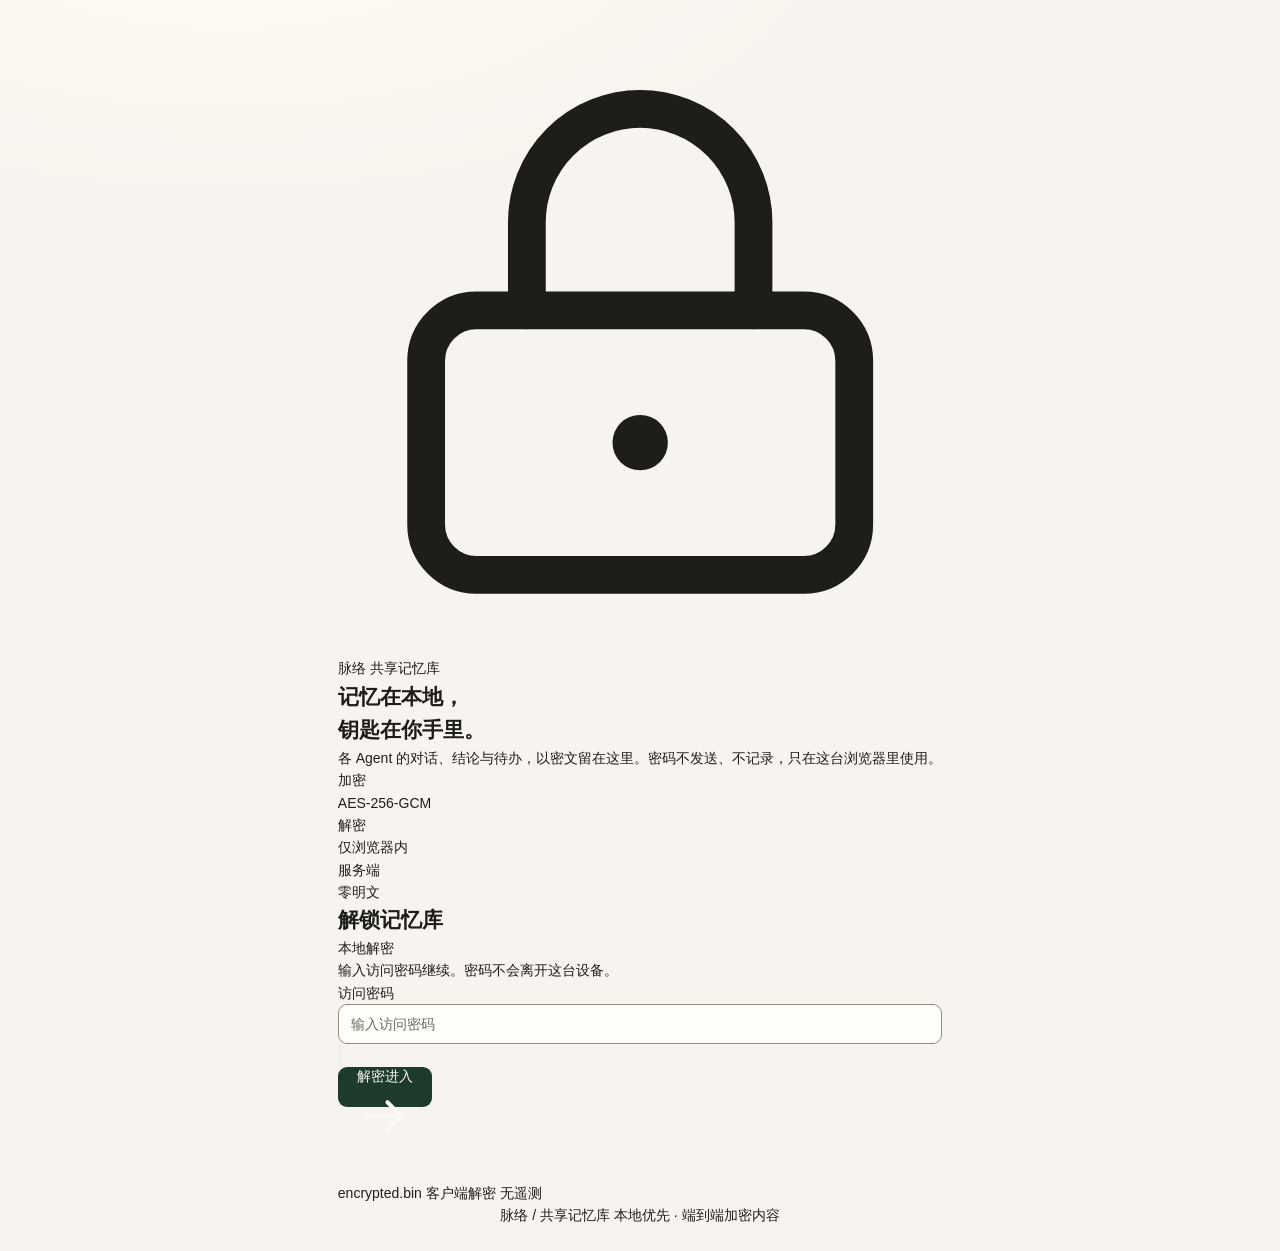
==== commit 00064d55: "portal update 2026-11-12 15:26 UTC" ====
--- a/index.html
+++ b/index.html
@@ -16,28 +16,122 @@
      锁屏
      ============================================================ -->
 <div id="lock">
-  <div class="lock-panel">
-    <svg class="lock-mark" viewBox="0 0 24 24" fill="none" stroke="currentColor"
-         stroke-width="1.5" stroke-linecap="round" stroke-linejoin="round" aria-hidden="true">
-      <rect x="3.5" y="10.5" width="17" height="10.5" rx="2"/>
-      <path d="M7.5 10.5V7a4.5 4.5 0 0 1 9 0v3.5"/>
-      <circle cx="12" cy="15.75" r="1.1" fill="currentColor" stroke="none"/>
+  <div class="gate-backdrop" aria-hidden="true">
+    <svg class="gate-lattice" viewBox="0 0 900 760" preserveAspectRatio="xMidYMid slice">
+      <g class="gate-lattice-lines" fill="none" stroke="currentColor" stroke-width="1">
+        <path d="M126 118 L268 54 L420 108 L548 62 L704 136"/>
+        <path d="M126 118 L180 262 L96 404 L214 548 L140 686"/>
+        <path d="M268 54 L298 214 L420 108 L452 276 L548 62"/>
+        <path d="M704 136 L642 288 L792 352 L704 508 L812 626"/>
+        <path d="M298 214 L180 262 L214 548 L360 470 L452 276"/>
+        <path d="M642 288 L548 340 L360 470 L452 276"/>
+        <path d="M548 340 L604 486 L704 508 L604 640 L512 700"/>
+        <path d="M214 548 L320 612 L360 470 L512 700 L604 640"/>
+        <path d="M96 404 L214 548 L180 262"/>
+        <path d="M792 352 L704 508 L812 626"/>
+      </g>
+      <g class="gate-lattice-nodes" fill="currentColor">
+        <circle cx="126" cy="118" r="3"/>
+        <circle cx="268" cy="54" r="3"/>
+        <circle cx="420" cy="108" r="4"/>
+        <circle cx="548" cy="62" r="3"/>
+        <circle cx="704" cy="136" r="3"/>
+        <circle cx="180" cy="262" r="3"/>
+        <circle cx="298" cy="214" r="3"/>
+        <circle cx="452" cy="276" r="4"/>
+        <circle cx="642" cy="288" r="3"/>
+        <circle cx="96" cy="404" r="3"/>
+        <circle cx="360" cy="470" r="4"/>
+        <circle cx="548" cy="340" r="3"/>
+        <circle cx="792" cy="352" r="3"/>
+        <circle cx="214" cy="548" r="3"/>
+        <circle cx="604" cy="486" r="3"/>
+        <circle cx="704" cy="508" r="4"/>
+        <circle cx="320" cy="612" r="3"/>
+        <circle cx="512" cy="700" r="3"/>
+        <circle cx="604" cy="640" r="3"/>
+        <circle cx="140" cy="686" r="3"/>
+        <circle cx="812" cy="626" r="3"/>
+      </g>
+      <g class="gate-lattice-signal" fill="currentColor">
+        <circle cx="420" cy="108" r="9"/>
+        <circle cx="452" cy="276" r="9"/>
+        <circle cx="360" cy="470" r="9"/>
+        <circle cx="704" cy="508" r="9"/>
+      </g>
     </svg>
-
-    <h1>共享记忆库</h1>
-    <p class="lede">内容以 AES-256-GCM 加密，密码只在本机浏览器里使用。</p>
-
-    <label class="visually-hidden" for="passwordInput" style="position:absolute;left:-9999px">访问密码</label>
-    <input class="field" id="passwordInput" type="password" placeholder="访问密码"
-           autocomplete="current-password" spellcheck="false">
-    <button class="btn btn-block" id="unlockBtn">解密进入</button>
-    <div class="lock-err" id="lockErr" role="alert"></div>
-
-    <p class="lock-foot">
-      服务端只保存密文。密码不发送、不记录、不缓存。<br>
-      密文文件 encrypted.bin · 解密全部在浏览器完成
-    </p>
+    <div class="gate-vignette"></div>
   </div>
+
+  <div class="gate">
+    <section class="gate-intro">
+      <div class="gate-brand">
+        <svg class="gate-seal" viewBox="0 0 24 24" fill="none" stroke="currentColor"
+             stroke-width="1.5" stroke-linecap="round" stroke-linejoin="round" aria-hidden="true">
+          <rect x="3.5" y="10.5" width="17" height="10.5" rx="2"/>
+          <path d="M7.5 10.5V7a4.5 4.5 0 0 1 9 0v3.5"/>
+          <circle cx="12" cy="15.75" r="1.1" fill="currentColor" stroke="none"/>
+        </svg>
+        <span class="gate-word">脉络</span>
+        <span class="gate-sub">共享记忆库</span>
+      </div>
+
+      <h1>记忆在本地，<br>钥匙在你手里。</h1>
+      <p class="gate-lede">各 Agent 的对话、结论与待办，以密文留在这里。密码不发送、不记录，只在这台浏览器里使用。</p>
+
+      <dl class="gate-facts">
+        <div><dt>加密</dt><dd>AES-256-GCM</dd></div>
+        <div><dt>解密</dt><dd>仅浏览器内</dd></div>
+        <div><dt>服务端</dt><dd>零明文</dd></div>
+      </dl>
+    </section>
+
+    <section class="gate-panel" aria-labelledby="gatePanelTitle">
+      <div class="gate-panel-head">
+        <h2 id="gatePanelTitle">解锁记忆库</h2>
+        <span class="gate-state"><span class="gate-dot"></span>本地解密</span>
+      </div>
+      <p class="gate-hint" id="lockHint">输入访问密码继续。密码不会离开这台设备。</p>
+
+      <form class="lock-form" id="lockForm" novalidate>
+        <label class="field-label" for="passwordInput">访问密码</label>
+        <div class="field-wrap">
+          <input class="field" id="passwordInput" type="password" placeholder="输入访问密码"
+                 autocomplete="current-password" spellcheck="false"
+                 aria-describedby="lockHint lockErr">
+          <button class="field-reveal" id="revealBtn" type="button"
+                  aria-label="显示密码" aria-pressed="false" title="显示密码">
+            <svg viewBox="0 0 24 24" fill="none" stroke="currentColor" stroke-width="1.5"
+                 stroke-linecap="round" stroke-linejoin="round" aria-hidden="true">
+              <path d="M2.5 12s3.5-6 9.5-6 9.5 6 9.5 6-3.5 6-9.5 6-9.5-6-9.5-6z"/>
+              <circle cx="12" cy="12" r="2.5"/>
+            </svg>
+          </button>
+        </div>
+        <p class="caps-hint" id="capsHint" hidden>大写锁定已开启</p>
+
+        <button class="btn gate-submit" id="unlockBtn" type="submit" aria-busy="false">
+          <span id="unlockLabel">解密进入</span>
+          <svg class="gate-arrow" viewBox="0 0 24 24" fill="none" stroke="currentColor"
+               stroke-width="1.6" stroke-linecap="round" stroke-linejoin="round" aria-hidden="true">
+            <path d="M4.5 12h14M13 6.5l5.5 5.5-5.5 5.5"/>
+          </svg>
+        </button>
+        <div class="lock-err" id="lockErr" role="alert" aria-live="polite"></div>
+      </form>
+
+      <p class="gate-foot">
+        <span>encrypted.bin</span>
+        <span>客户端解密</span>
+        <span>无遥测</span>
+      </p>
+    </section>
+  </div>
+
+  <footer class="gate-meta">
+    <span>脉络 / 共享记忆库</span>
+    <span class="gate-meta-right">本地优先 · 端到端加密内容</span>
+  </footer>
 </div>
 
 <!-- ============================================================
@@ -116,6 +210,10 @@
     <section class="view" id="view-intents"></section>
     <section class="view" id="view-knowledge"></section>
     <section class="view" id="view-requests"></section>
+    <section class="view" id="view-decide"></section>
+    <section class="view" id="view-health"></section>
+    <section class="view" id="view-evidence"></section>
+    <section class="view" id="view-assets"></section>
     <section class="view" id="view-usage"></section>
     <section class="view" id="view-cloud"></section>
     <section class="view" id="view-disk"></section>
--- a/styles.css
+++ b/styles.css
@@ -3603,7 +3603,7 @@
 .api-spark-bar {
   width: 100%;
   max-width: 22px;
-  min-height: 2px;
+  min-height: 0;
   background: var(--signal);
   border-radius: 2px 2px 0 0;
   opacity: .85;
@@ -3645,3 +3645,71 @@
 }
 .api-ok { color: var(--signal); }
 .api-err { color: var(--danger); }
+
+/* ---------- Phase 5 健康五视图 ---------- */
+.health-items { display: grid; gap: 8px; margin: 0 0 16px; }
+.health-item {
+  display: grid; grid-template-columns: 120px minmax(0, 1fr) auto;
+  gap: 12px; align-items: start;
+  padding: 12px 16px;
+  border: 1px solid var(--border);
+  border-radius: var(--radius-card);
+  background: var(--surface);
+}
+.health-kind {
+  font-size: var(--fs-micro); color: var(--muted);
+  background: var(--raised); border-radius: var(--radius-chip);
+  padding: 4px 8px; text-align: center;
+  overflow-wrap: anywhere;
+}
+.health-body { display: grid; gap: 4px; min-width: 0; }
+.health-body b { font-size: var(--fs-body); font-weight: 600; overflow-wrap: anywhere; }
+.health-meta {
+  font-size: var(--fs-micro); color: var(--faint); line-height: 1.5;
+  overflow-wrap: anywhere;
+}
+.health-src {
+  font-size: var(--fs-micro); color: var(--faint);
+  max-width: 220px; overflow-wrap: anywhere;
+}
+.health-empty {
+  padding: 24px; margin: 0 0 16px;
+  border: 1px dashed var(--border);
+  border-radius: var(--radius-card);
+  color: var(--muted);
+}
+.health-checks {
+  display: grid; grid-template-columns: repeat(auto-fit, minmax(220px, 1fr));
+  gap: 1px; margin: 0 0 16px;
+  border: 1px solid var(--border); border-radius: var(--radius-card);
+  overflow: hidden; background: var(--border);
+}
+.health-check {
+  display: flex; justify-content: space-between; gap: 12px;
+  padding: 8px 12px; background: var(--surface); font-size: var(--fs-small);
+}
+.health-check.is-bad { background: var(--warn-soft); color: var(--warn); }
+.health-errors { display: grid; gap: 8px; margin: 0 0 16px; }
+.health-error {
+  padding: 8px 12px; border-left: 3px solid var(--danger);
+  background: var(--raised); font-family: var(--mono);
+  font-size: var(--fs-micro); overflow-wrap: anywhere;
+}
+@media (max-width: 640px) {
+  .health-item { grid-template-columns: 1fr; }
+  .health-kind { justify-self: start; }
+  .health-src { max-width: 100%; }
+}
+@media (max-width: 640px) {
+  .health-checks { grid-template-columns: 1fr; }
+  /* 健康页的三张指标卡在窄屏单列，否则 minmax(160px) 会把页面撑宽后被裁掉 */
+  .health-items ~ .usage-stats,
+  #view-health .usage-stats,
+  #view-evidence .usage-stats,
+  #view-assets .usage-stats { grid-template-columns: 1fr; }
+}
+@media (max-width: 640px) {
+  /* 五个 tab 在 390px 下要能同屏看到，缩小间距而不是依赖横滑 */
+  .tabs { gap: 12px; }
+  .tab { font-size: var(--fs-small); }
+}
